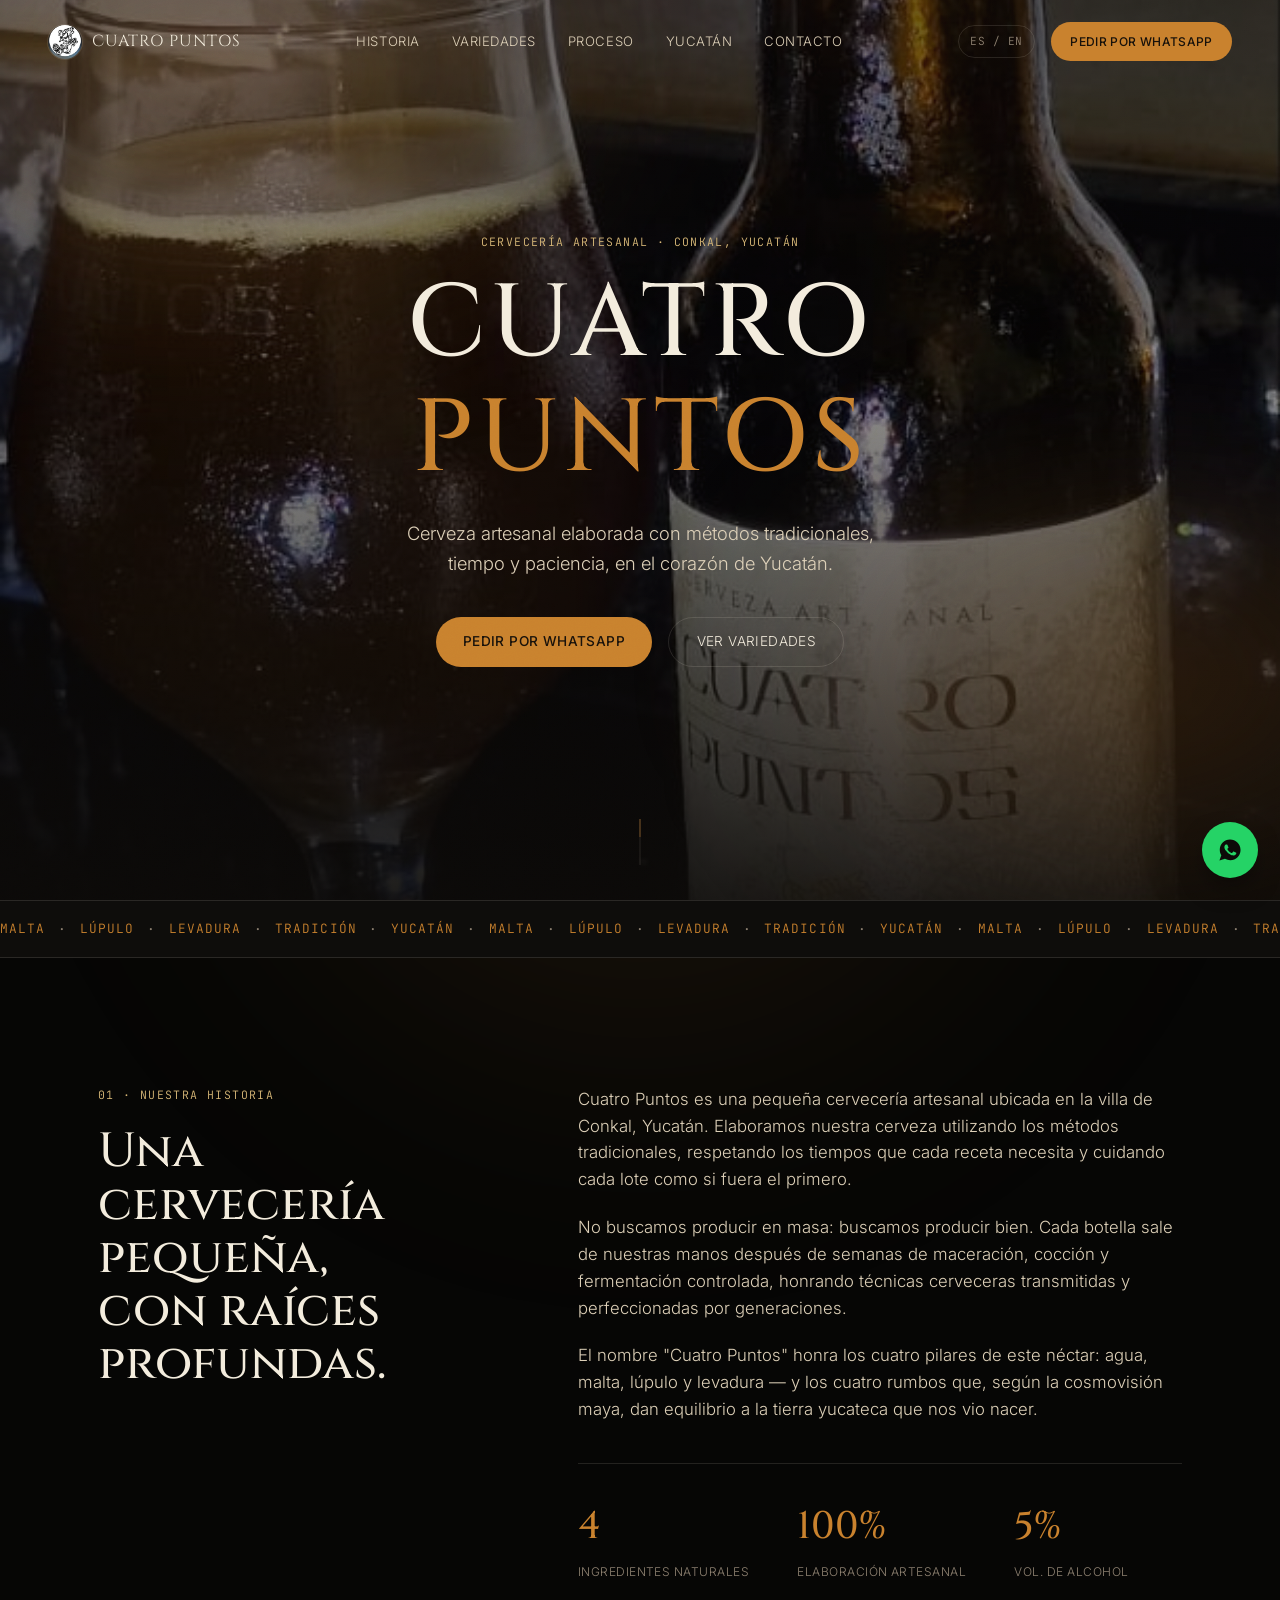
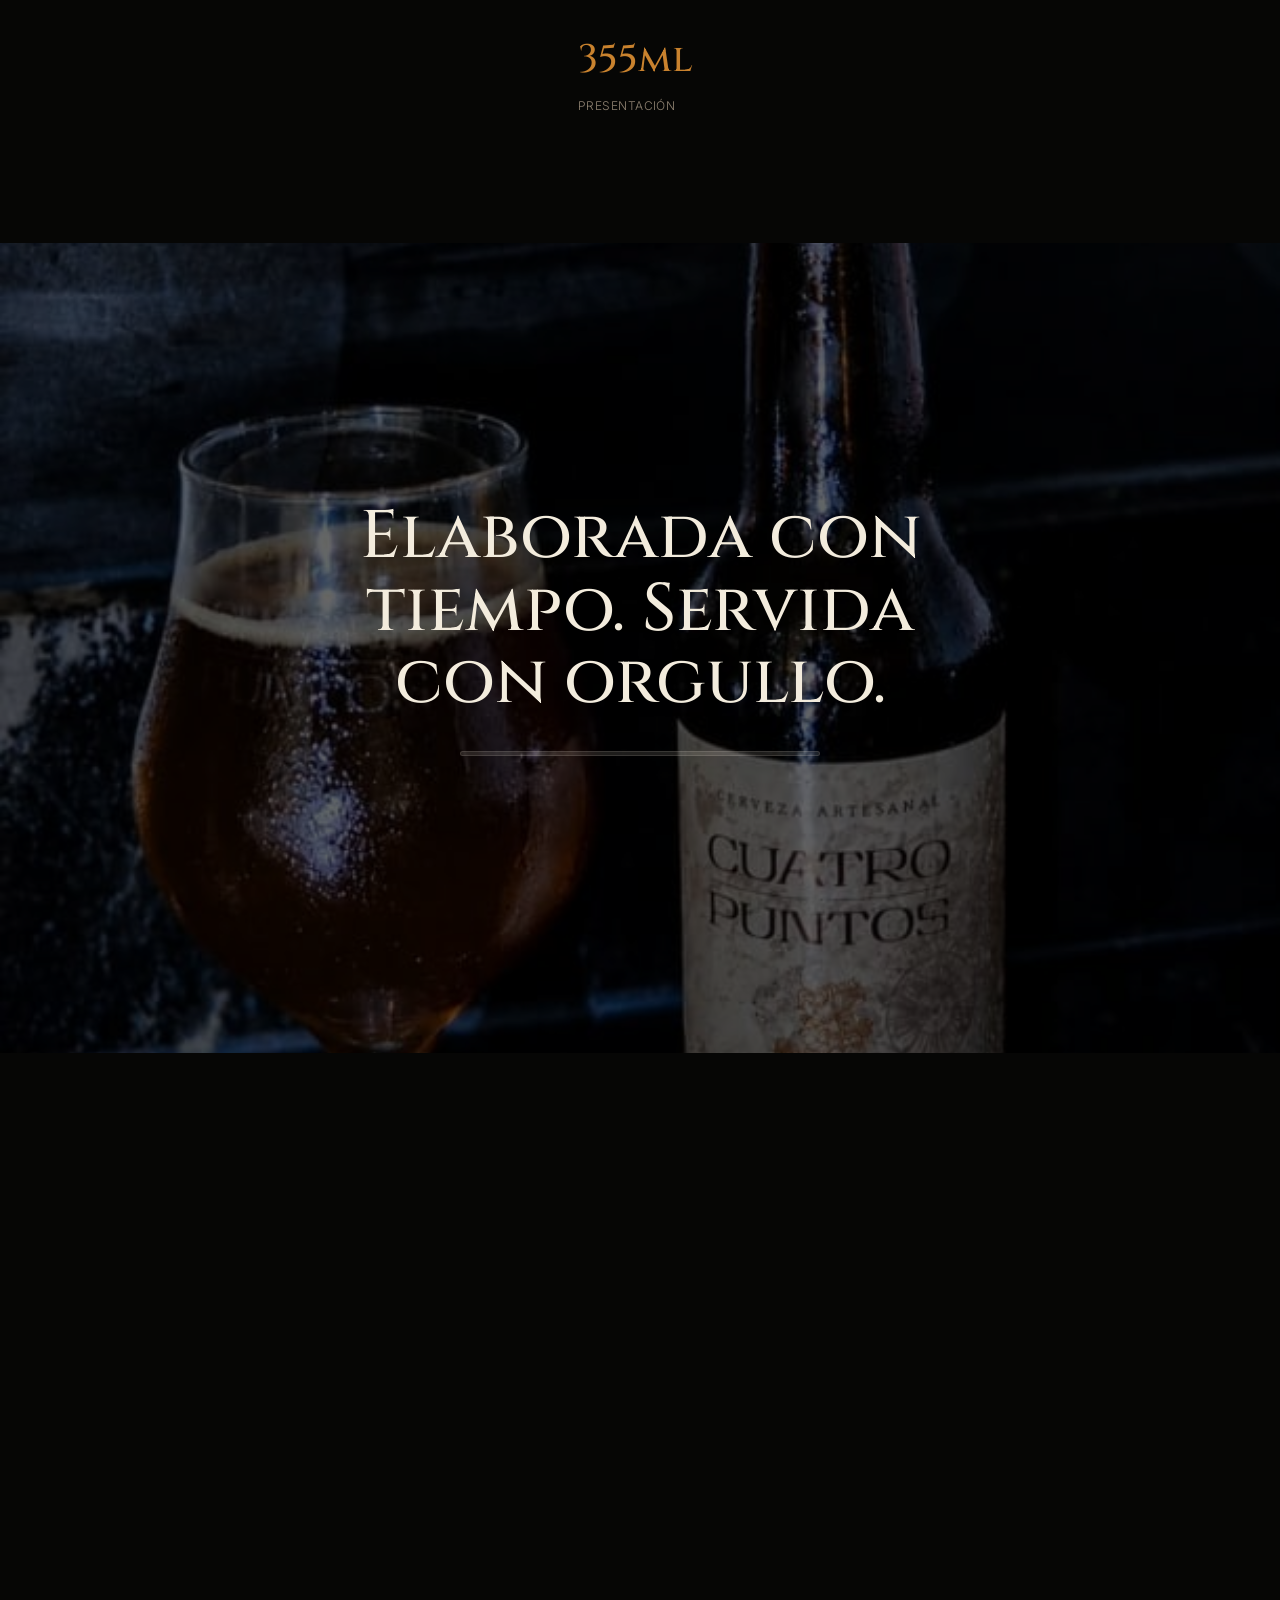
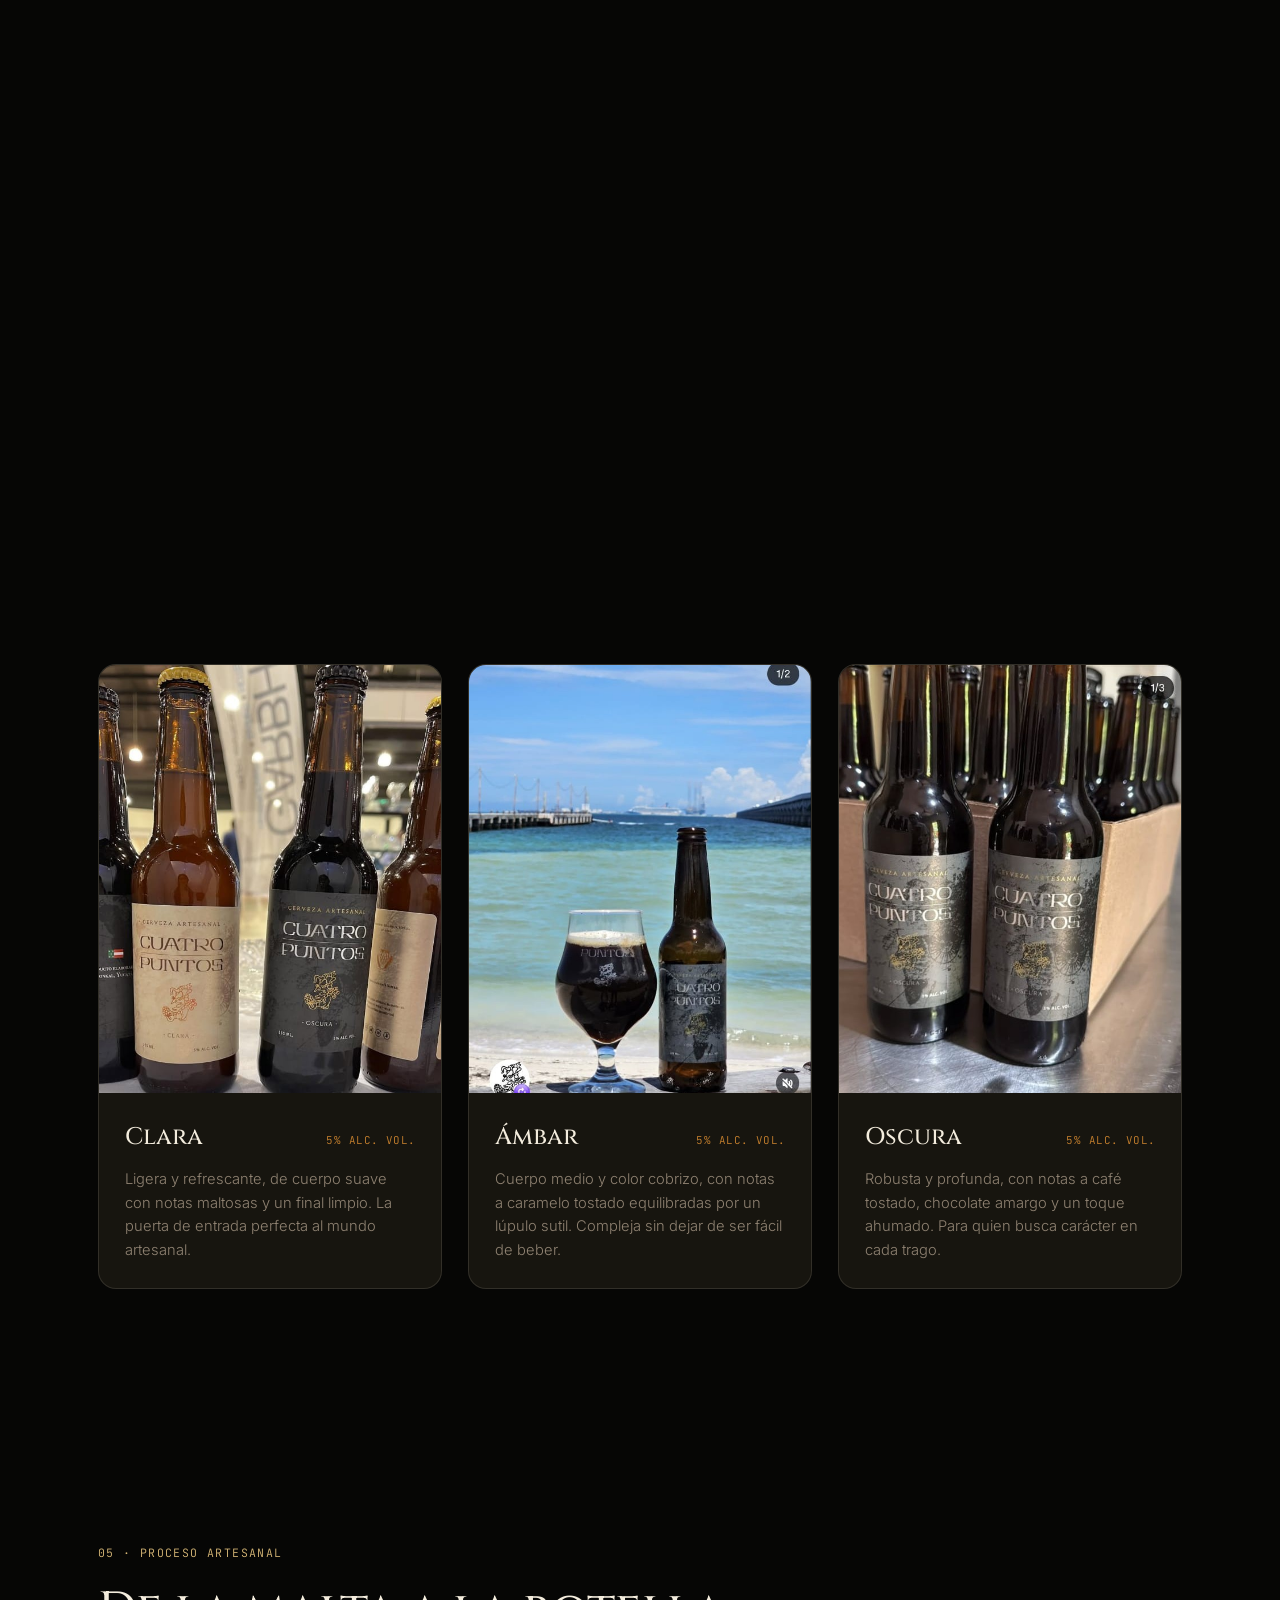
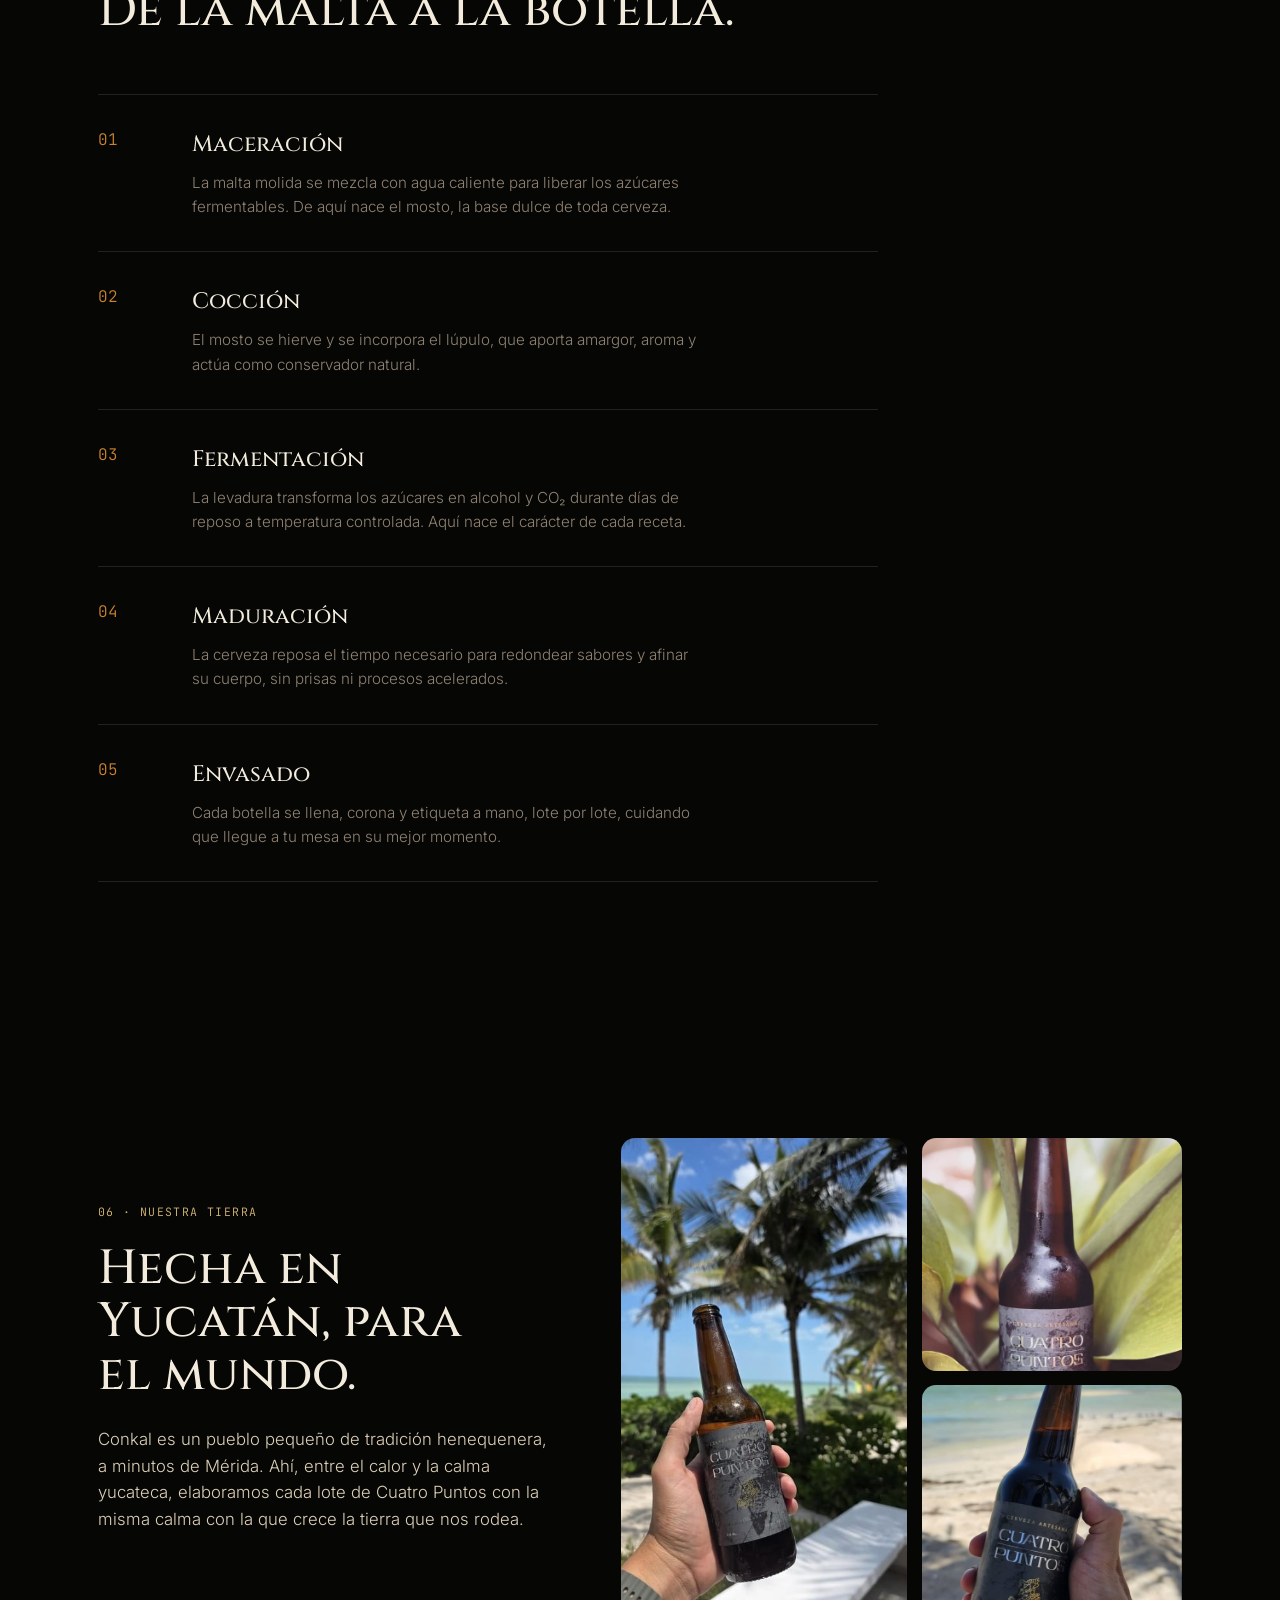
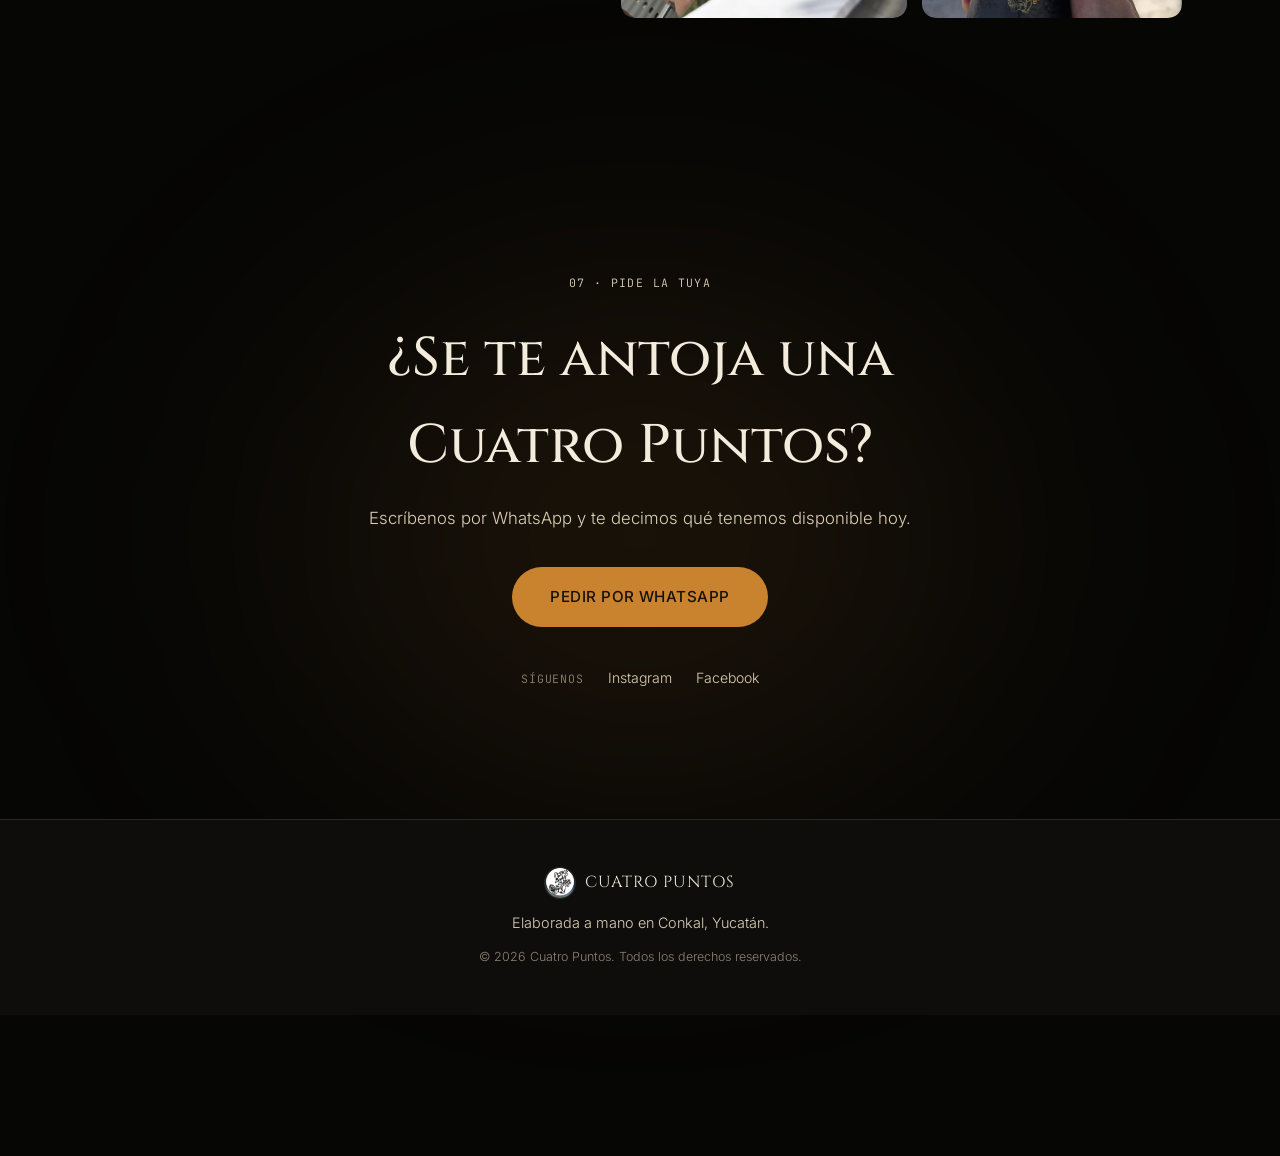
==== index.html @ 1b380b15 "Add files via upload" ====
<!DOCTYPE html>
<html lang="es" data-lang="es">
<head>
<meta charset="UTF-8" />
<meta name="viewport" content="width=device-width, initial-scale=1.0" />
<title>Cuatro Puntos — Cervecería Artesanal · Conkal, Yucatán</title>
<meta name="description" content="Cuatro Puntos: cervecería artesanal en Conkal, Yucatán. Cerveza elaborada con métodos tradicionales — Clara, Ámbar y Oscura. Pide la tuya por WhatsApp." />

<link rel="icon" href="assets/img/logo.jpg" />

<link rel="preconnect" href="https://fonts.googleapis.com" />
<link rel="preconnect" href="https://fonts.gstatic.com" crossorigin />
<link href="https://fonts.googleapis.com/css2?family=Cinzel:wght@400;500;600;700&family=Inter:wght@300;400;500;600&family=JetBrains+Mono:wght@400;500&display=swap" rel="stylesheet" />

<link rel="stylesheet" href="styles.css?v=20260927" />
</head>
<body>

<div class="grain" aria-hidden="true"></div>
<div class="cursor" data-cursor aria-hidden="true">
  <div class="cursor-dot"></div>
  <div class="cursor-ring"></div>
</div>

<div class="splash" data-splash aria-hidden="true">
  <div class="splash-mark">
    <img src="assets/img/logo.jpg" alt="" />
  </div>
</div>

<header class="nav" data-nav>
  <a href="#top" class="nav-brand">
    <span class="nav-logo"><img src="assets/img/logo.jpg" alt="Cuatro Puntos" /></span>
    <span class="nav-word">Cuatro Puntos</span>
  </a>

  <nav class="nav-links" data-nav-links>
    <a href="#historia" data-i18n="nav.historia">Historia</a>
    <a href="#variedades" data-i18n="nav.variedades">Variedades</a>
    <a href="#proceso" data-i18n="nav.proceso">Proceso</a>
    <a href="#yucatan" data-i18n="nav.yucatan">Yucatán</a>
    <a href="#contacto" data-i18n="nav.contacto">Contacto</a>
  </nav>

  <div class="nav-actions">
    <button class="lang-toggle" data-lang-toggle type="button" aria-label="Cambiar idioma / Switch language">ES / EN</button>
    <a class="btn btn-primary btn-sm" data-whatsapp-link target="_blank" rel="noopener">
      <span data-i18n="hero.ctaPrimary">Pedir por WhatsApp</span>
    </a>
  </div>

  <button class="nav-burger" data-burger type="button" aria-label="Abrir menú" aria-expanded="false">
    <span></span><span></span><span></span>
  </button>
</header>

<main id="top">

  <!-- HERO -->
  <section class="hero" id="hero">
    <div class="hero-bg">
      <img src="assets/img/dock-sunset-glass.jpg" alt="Cerveza Cuatro Puntos frente al mar al atardecer" />
      <div class="hero-bg-tint"></div>
    </div>
    <div class="hero-mesh" aria-hidden="true"></div>
    <div class="hero-inner reveal" data-reveal>
      <p class="kicker" data-i18n="hero.kicker">Cervecería Artesanal · Conkal, Yucatán</p>
      <h1 class="hero-title">
        <span data-i18n="hero.title1">Cuatro</span>
        <span class="hero-title-accent" data-i18n="hero.title2">Puntos</span>
      </h1>
      <p class="hero-sub" data-i18n="hero.sub">Cerveza artesanal elaborada con métodos tradicionales, tiempo y paciencia, en el corazón de Yucatán.</p>
      <div class="hero-actions">
        <a class="btn btn-primary" data-whatsapp-link target="_blank" rel="noopener">
          <span data-i18n="hero.ctaPrimary">Pedir por WhatsApp</span>
        </a>
        <a class="btn btn-ghost" href="#variedades" data-i18n="hero.ctaSecondary">Ver variedades</a>
      </div>
    </div>
    <div class="hero-scroll-cue" aria-hidden="true"><span></span></div>
  </section>

  <!-- MARQUEE -->
  <div class="marquee" aria-hidden="true">
    <div class="marquee-track" data-marquee-track>
      <span>MALTA</span><span>·</span><span>LÚPULO</span><span>·</span><span>LEVADURA</span><span>·</span><span>TRADICIÓN</span><span>·</span><span>YUCATÁN</span><span>·</span>
      <span>MALTA</span><span>·</span><span>LÚPULO</span><span>·</span><span>LEVADURA</span><span>·</span><span>TRADICIÓN</span><span>·</span><span>YUCATÁN</span><span>·</span>
      <span>MALTA</span><span>·</span><span>LÚPULO</span><span>·</span><span>LEVADURA</span><span>·</span><span>TRADICIÓN</span><span>·</span><span>YUCATÁN</span><span>·</span>
      <span>MALTA</span><span>·</span><span>LÚPULO</span><span>·</span><span>LEVADURA</span><span>·</span><span>TRADICIÓN</span><span>·</span><span>YUCATÁN</span><span>·</span>
      <span>MALTA</span><span>·</span><span>LÚPULO</span><span>·</span><span>LEVADURA</span><span>·</span><span>TRADICIÓN</span><span>·</span><span>YUCATÁN</span><span>·</span>
      <span>MALTA</span><span>·</span><span>LÚPULO</span><span>·</span><span>LEVADURA</span><span>·</span><span>TRADICIÓN</span><span>·</span><span>YUCATÁN</span><span>·</span>
      <span>MALTA</span><span>·</span><span>LÚPULO</span><span>·</span><span>LEVADURA</span><span>·</span><span>TRADICIÓN</span><span>·</span><span>YUCATÁN</span><span>·</span>
      <span>MALTA</span><span>·</span><span>LÚPULO</span><span>·</span><span>LEVADURA</span><span>·</span><span>TRADICIÓN</span><span>·</span><span>YUCATÁN</span><span>·</span>
      <span>MALTA</span><span>·</span><span>LÚPULO</span><span>·</span><span>LEVADURA</span><span>·</span><span>TRADICIÓN</span><span>·</span><span>YUCATÁN</span><span>·</span>
      <span>MALTA</span><span>·</span><span>LÚPULO</span><span>·</span><span>LEVADURA</span><span>·</span><span>TRADICIÓN</span><span>·</span><span>YUCATÁN</span><span>·</span>
      <span>MALTA</span><span>·</span><span>LÚPULO</span><span>·</span><span>LEVADURA</span><span>·</span><span>TRADICIÓN</span><span>·</span><span>YUCATÁN</span><span>·</span>
      <span>MALTA</span><span>·</span><span>LÚPULO</span><span>·</span><span>LEVADURA</span><span>·</span><span>TRADICIÓN</span><span>·</span><span>YUCATÁN</span><span>·</span>
      <span>MALTA</span><span>·</span><span>LÚPULO</span><span>·</span><span>LEVADURA</span><span>·</span><span>TRADICIÓN</span><span>·</span><span>YUCATÁN</span><span>·</span>
      <span>MALTA</span><span>·</span><span>LÚPULO</span><span>·</span><span>LEVADURA</span><span>·</span><span>TRADICIÓN</span><span>·</span><span>YUCATÁN</span><span>·</span>
      <span>MALTA</span><span>·</span><span>LÚPULO</span><span>·</span><span>LEVADURA</span><span>·</span><span>TRADICIÓN</span><span>·</span><span>YUCATÁN</span><span>·</span>
      <span>MALTA</span><span>·</span><span>LÚPULO</span><span>·</span><span>LEVADURA</span><span>·</span><span>TRADICIÓN</span><span>·</span><span>YUCATÁN</span><span>·</span>
      <span>MALTA</span><span>·</span><span>LÚPULO</span><span>·</span><span>LEVADURA</span><span>·</span><span>TRADICIÓN</span><span>·</span><span>YUCATÁN</span><span>·</span>
      <span>MALTA</span><span>·</span><span>LÚPULO</span><span>·</span><span>LEVADURA</span><span>·</span><span>TRADICIÓN</span><span>·</span><span>YUCATÁN</span><span>·</span>
      <span>MALTA</span><span>·</span><span>LÚPULO</span><span>·</span><span>LEVADURA</span><span>·</span><span>TRADICIÓN</span><span>·</span><span>YUCATÁN</span><span>·</span>
      <span>MALTA</span><span>·</span><span>LÚPULO</span><span>·</span><span>LEVADURA</span><span>·</span><span>TRADICIÓN</span><span>·</span><span>YUCATÁN</span><span>·</span>
    </div>
  </div>

  <!-- HISTORIA -->
  <section class="section historia" id="historia">
    <div class="section-halo" aria-hidden="true"></div>
    <div class="container historia-grid">
      <div class="historia-side reveal" data-reveal>
        <p class="kicker" data-i18n="historia.kicker">01 · Nuestra historia</p>
        <h2 class="section-title" data-i18n="historia.title">Una cervecería pequeña, con raíces profundas.</h2>
      </div>
      <div class="historia-body">
        <p class="body-text reveal" data-reveal data-i18n="historia.p1">Cuatro Puntos es una pequeña cervecería artesanal ubicada en la villa de Conkal, Yucatán. Elaboramos nuestra cerveza utilizando los métodos tradicionales, respetando los tiempos que cada receta necesita y cuidando cada lote como si fuera el primero.</p>
        <p class="body-text reveal" data-reveal data-i18n="historia.p2">No buscamos producir en masa: buscamos producir bien. Cada botella sale de nuestras manos después de semanas de maceración, cocción y fermentación controlada, honrando técnicas cerveceras transmitidas y perfeccionadas por generaciones.</p>
        <p class="body-text reveal" data-reveal data-i18n="historia.p3">El nombre "Cuatro Puntos" honra los cuatro pilares de este néctar: agua, malta, lúpulo y levadura — y los cuatro rumbos que, según la cosmovisión maya, dan equilibrio a la tierra yucateca que nos vio nacer.</p>

        <div class="stats-row" data-stats>
          <div class="stat reveal" data-reveal>
            <span class="stat-num" data-count-to="4">0</span>
            <span class="stat-label" data-i18n="historia.stat1">Ingredientes naturales</span>
          </div>
          <div class="stat reveal" data-reveal>
            <span class="stat-num"><span data-count-to="100">0</span>%</span>
            <span class="stat-label" data-i18n="historia.stat2">Elaboración artesanal</span>
          </div>
          <div class="stat reveal" data-reveal>
            <span class="stat-num"><span data-count-to="5">0</span>%</span>
            <span class="stat-label" data-i18n="historia.stat3">Vol. de alcohol</span>
          </div>
          <div class="stat reveal" data-reveal>
            <span class="stat-num"><span data-count-to="355">0</span>ml</span>
            <span class="stat-label" data-i18n="historia.stat4">Presentación</span>
          </div>
        </div>
      </div>
    </div>
  </section>

  <!-- POUR / SIGNATURE EFFECT -->
  <section class="pour" id="pour">
    <div class="pour-bg">
      <img src="assets/img/dark-glass-closeup.jpg" alt="Detalle de cerveza Cuatro Puntos serviéndose en copa" />
    </div>
    <div class="pour-inner">
      <p class="kicker kicker-light reveal" data-reveal data-i18n="pour.kicker">02 · El detalle</p>
      <h2 class="pour-title" data-i18n="pour.title">Elaborada con tiempo.<br>Servida con orgullo.</h2>
      <div class="pour-gauge" aria-hidden="true">
        <div class="pour-gauge-fill" data-pour-fill></div>
      </div>
      <p class="pour-sub reveal" data-reveal data-i18n="pour.sub">Sin prisas. Sin atajos. Solo cuatro ingredientes y la paciencia de dejar que la fermentación haga su trabajo.</p>
    </div>
  </section>

  <!-- MOMENTOS (video) -->
  <section class="section momentos" id="momentos">
    <div class="container">
      <div class="section-head reveal" data-reveal>
        <p class="kicker" data-i18n="momentos.kicker">03 · En movimiento</p>
        <h2 class="section-title" data-i18n="momentos.title">Así se disfruta, donde sea.</h2>
      </div>

      <div class="reel-grid">
        <figure class="reel-card reveal" data-reveal>
          <video class="reel-video" src="assets/video/bottles-beach.mp4" poster="assets/img/poster-bottles-beach.jpg"
                 autoplay muted loop playsinline preload="auto"></video>
          <figcaption data-i18n="momentos.item1.caption">Con los pies en la arena.</figcaption>
        </figure>
        <figure class="reel-card reveal" data-reveal>
          <video class="reel-video" src="assets/video/pour-glass.mp4" poster="assets/img/poster-pour-glass.jpg"
                 autoplay muted loop playsinline preload="auto"></video>
          <figcaption data-i18n="momentos.item2.caption">Se sirve con calma.</figcaption>
        </figure>
      </div>
    </div>
  </section>

  <!-- VARIEDADES -->
  <section class="section variedades" id="variedades">
    <div class="container">
      <div class="section-head reveal" data-reveal>
        <p class="kicker" data-i18n="variedades.kicker">04 · Nuestras cervezas</p>
        <h2 class="section-title" data-i18n="variedades.title">Tres caracteres. Un mismo oficio.</h2>
      </div>

      <div class="variety-grid" data-variety-grid>
        <article class="variety-card reveal" data-reveal data-tilt>
          <div class="variety-media">
            <img src="assets/img/two-labels-clara-oscura.jpg" alt="Cerveza artesanal Cuatro Puntos Clara" />
          </div>
          <div class="variety-body">
            <div class="variety-head">
              <h3>Clara</h3>
              <span class="variety-abv">5% ALC. VOL.</span>
            </div>
            <p data-i18n="variedades.item1.desc">Ligera y refrescante, de cuerpo suave con notas maltosas y un final limpio. La puerta de entrada perfecta al mundo artesanal.</p>
          </div>
        </article>

        <article class="variety-card reveal" data-reveal data-tilt>
          <div class="variety-media">
            <img src="assets/img/warm-glass-ambar.jpg" alt="Cerveza artesanal Cuatro Puntos Ámbar" />
          </div>
          <div class="variety-body">
            <div class="variety-head">
              <h3>Ámbar</h3>
              <span class="variety-abv">5% ALC. VOL.</span>
            </div>
            <p data-i18n="variedades.item2.desc">Cuerpo medio y color cobrizo, con notas a caramelo tostado equilibradas por un lúpulo sutil. Compleja sin dejar de ser fácil de beber.</p>
          </div>
        </article>

        <article class="variety-card reveal" data-reveal data-tilt>
          <div class="variety-media">
            <img src="assets/img/case-bottles-oscura.jpg" alt="Cerveza artesanal Cuatro Puntos Oscura" />
          </div>
          <div class="variety-body">
            <div class="variety-head">
              <h3>Oscura</h3>
              <span class="variety-abv">5% ALC. VOL.</span>
            </div>
            <p data-i18n="variedades.item3.desc">Robusta y profunda, con notas a café tostado, chocolate amargo y un toque ahumado. Para quien busca carácter en cada trago.</p>
          </div>
        </article>
      </div>
    </div>
  </section>

  <!-- PROCESO -->
  <section class="section proceso" id="proceso">
    <div class="container">
      <div class="section-head reveal" data-reveal>
        <p class="kicker" data-i18n="proceso.kicker">05 · Proceso artesanal</p>
        <h2 class="section-title" data-i18n="proceso.title">De la malta a la botella.</h2>
      </div>

      <ol class="steps">
        <li class="step reveal" data-reveal>
          <span class="step-n">01</span>
          <div class="step-body">
            <h3 data-i18n="proceso.step1.name">Maceración</h3>
            <p data-i18n="proceso.step1.desc">La malta molida se mezcla con agua caliente para liberar los azúcares fermentables. De aquí nace el mosto, la base dulce de toda cerveza.</p>
          </div>
        </li>
        <li class="step reveal" data-reveal>
          <span class="step-n">02</span>
          <div class="step-body">
            <h3 data-i18n="proceso.step2.name">Cocción</h3>
            <p data-i18n="proceso.step2.desc">El mosto se hierve y se incorpora el lúpulo, que aporta amargor, aroma y actúa como conservador natural.</p>
          </div>
        </li>
        <li class="step reveal" data-reveal>
          <span class="step-n">03</span>
          <div class="step-body">
            <h3 data-i18n="proceso.step3.name">Fermentación</h3>
            <p data-i18n="proceso.step3.desc">La levadura transforma los azúcares en alcohol y CO₂ durante días de reposo a temperatura controlada. Aquí nace el carácter de cada receta.</p>
          </div>
        </li>
        <li class="step reveal" data-reveal>
          <span class="step-n">04</span>
          <div class="step-body">
            <h3 data-i18n="proceso.step4.name">Maduración</h3>
            <p data-i18n="proceso.step4.desc">La cerveza reposa el tiempo necesario para redondear sabores y afinar su cuerpo, sin prisas ni procesos acelerados.</p>
          </div>
        </li>
        <li class="step reveal" data-reveal>
          <span class="step-n">05</span>
          <div class="step-body">
            <h3 data-i18n="proceso.step5.name">Envasado</h3>
            <p data-i18n="proceso.step5.desc">Cada botella se llena, corona y etiqueta a mano, lote por lote, cuidando que llegue a tu mesa en su mejor momento.</p>
          </div>
        </li>
      </ol>
    </div>
  </section>

  <!-- YUCATAN GALLERY -->
  <section class="section yucatan" id="yucatan">
    <div class="container yucatan-grid">
      <div class="yucatan-text reveal" data-reveal>
        <p class="kicker" data-i18n="yucatan.kicker">06 · Nuestra tierra</p>
        <h2 class="section-title" data-i18n="yucatan.title">Hecha en Yucatán, para el mundo.</h2>
        <p class="body-text" data-i18n="yucatan.p">Conkal es un pueblo pequeño de tradición henequenera, a minutos de Mérida. Ahí, entre el calor y la calma yucateca, elaboramos cada lote de Cuatro Puntos con la misma calma con la que crece la tierra que nos rodea.</p>
      </div>
      <div class="yucatan-mosaic">
        <div class="mosaic-item mosaic-tall reveal" data-reveal>
          <img src="assets/img/beach-palms-day.jpg" alt="Cerveza Cuatro Puntos entre palmeras de Yucatán" loading="lazy" />
        </div>
        <div class="mosaic-item reveal" data-reveal>
          <img src="assets/img/leaves-bottle.jpg" alt="Botella de cerveza Cuatro Puntos entre plantas" loading="lazy" />
        </div>
        <div class="mosaic-item reveal" data-reveal>
          <img src="assets/img/hero-beach-hand.jpg" alt="Mano sosteniendo cerveza Cuatro Puntos frente al mar" loading="lazy" />
        </div>
      </div>
    </div>
  </section>

  <!-- CONTACTO / CTA -->
  <section class="section contacto" id="contacto">
    <div class="section-halo section-halo-2" aria-hidden="true"></div>
    <div class="container contacto-inner">
      <p class="kicker kicker-light reveal" data-reveal data-i18n="contacto.kicker">07 · Pide la tuya</p>
      <h2 class="contacto-title reveal" data-reveal data-i18n="contacto.title">¿Se te antoja una Cuatro Puntos?</h2>
      <p class="contacto-sub reveal" data-reveal data-i18n="contacto.sub">Escríbenos por WhatsApp y te decimos qué tenemos disponible hoy.</p>
      <a class="btn btn-primary btn-lg reveal" data-reveal data-whatsapp-link target="_blank" rel="noopener">
        <span data-i18n="contacto.ctaWhatsapp">Pedir por WhatsApp</span>
      </a>

      <div class="social-row reveal" data-reveal>
        <span class="social-label" data-i18n="contacto.social">Síguenos</span>
        <a href="https://www.instagram.com/cerveza4puntos?stkn=OG9ydjh3eGdlaW1v" target="_blank" rel="noopener" aria-label="Instagram">Instagram</a>
        <a href="https://www.facebook.com/share/1DaSQEjrCS/" target="_blank" rel="noopener" aria-label="Facebook">Facebook</a>
      </div>
    </div>
  </section>

</main>

<footer class="footer">
  <div class="container footer-inner">
    <div class="footer-brand">
      <span class="nav-logo"><img src="assets/img/logo.jpg" alt="Cuatro Puntos" /></span>
      <span class="nav-word">Cuatro Puntos</span>
    </div>
    <p class="footer-made" data-i18n="footer.made">Elaborada a mano en Conkal, Yucatán.</p>
    <p class="footer-rights">© <span data-year>2026</span> Cuatro Puntos. <span data-i18n="footer.rights">Todos los derechos reservados.</span></p>
  </div>
</footer>

<a class="wa-float" data-whatsapp-link target="_blank" rel="noopener" aria-label="Pedir por WhatsApp">
  <svg viewBox="0 0 32 32" width="26" height="26" fill="currentColor" aria-hidden="true">
    <path d="M16 3C9 3 3.4 8.6 3.4 15.6c0 2.5.7 4.8 1.9 6.8L3 29l6.8-2.2c2 1.1 4.3 1.7 6.6 1.7 7 0 12.6-5.6 12.6-12.6C29 8.6 23 3 16 3zm7.4 17.9c-.3.9-1.7 1.7-2.4 1.8-.6.1-1.4.1-2.2-.1-.5-.2-1.2-.4-2-.8-3.6-1.6-6-5.2-6.2-5.4-.2-.2-1.5-2-1.5-3.8s1-2.7 1.3-3c.3-.3.7-.4 1-.4h.7c.2 0 .5 0 .8.6.3.7 1 2.4 1.1 2.6.1.2.2.4 0 .7-.1.2-.2.4-.4.6-.2.2-.4.5-.6.6-.2.2-.4.4-.2.8.2.4 1 1.6 2.1 2.6 1.4 1.3 2.6 1.7 3 1.9.4.2.6.1.8-.1.2-.2.9-1 1.1-1.4.2-.4.5-.3.8-.2.3.1 2 1 2.4 1.1.4.2.6.3.7.4.1.2.1 1-.2 1.9z"/>
  </svg>
</a>

<script defer src="lib/gsap.min.js"></script>
<script defer src="lib/ScrollTrigger.min.js"></script>
<script defer src="lib/manifest.js"></script>
<script defer src="main.js?v=20260927"></script>
</body>
</html>
---- styles.css ----
/* ==========================================================================
   Cuatro Puntos — Cervecería Artesanal
   Archetype: Editorial Dark Warm (adapted) — amber/copper accent, craft beer
   ========================================================================== */

:root {
  --bg:        #060605;   /* crisp near-black — elegant, strong */
  --bg-2:      #0e0d0b;
  --bg-3:      #17150f;   /* card surface */
  --cream:     #f3ecdd;   /* text on dark, never pure white */
  --cream-2:   #ddd0b8;
  --cream-3:   #8f8272;   /* metadata / muted */
  --accent:    #c9822e;   /* amber — the beer itself */
  --accent-2:  #a5631e;
  --gold:      #d9b978;   /* warm secondary, label gold */
  --line:      rgba(243, 236, 221, 0.12);
  --shadow:    rgba(0, 0, 0, 0.55);

  --font-display: "Cinzel", "Georgia", serif;
  --font-body: "Inter", -apple-system, BlinkMacSystemFont, "Segoe UI", system-ui, sans-serif;
  --font-mono: "JetBrains Mono", "IBM Plex Mono", monospace;

  --ease-out: cubic-bezier(0.16, 1, 0.3, 1);
  --nav-h: 84px;
}

* { box-sizing: border-box; }

html {
  overflow-x: clip;
  scroll-behavior: smooth;
  scroll-padding-top: var(--nav-h);
}
@media (prefers-reduced-motion: reduce) {
  html { scroll-behavior: auto; }
}

body {
  margin: 0;
  background: var(--bg);
  color: var(--cream);
  font-family: var(--font-body);
  font-weight: 300;
  line-height: 1.6;
  -webkit-font-smoothing: antialiased;
  -moz-osx-font-smoothing: grayscale;
  text-rendering: optimizeLegibility;
  overflow-x: clip;
}

img { max-width: 100%; display: block; }
a { color: inherit; text-decoration: none; }
ul, ol { margin: 0; padding: 0; list-style: none; }
h1, h2, h3 { margin: 0; font-family: var(--font-display); font-weight: 500; }
p { margin: 0; }
button { font: inherit; background: none; border: none; cursor: pointer; color: inherit; }

.container {
  max-width: 1180px;
  margin-inline: auto;
  padding-inline: clamp(1.25rem, 4vw, 3rem);
}

/* ---------- grain overlay ---------- */
.grain {
  position: fixed; inset: 0; z-index: 3;
  pointer-events: none;
  opacity: 0.045;
  mix-blend-mode: overlay;
  background-image: url("data:image/svg+xml,%3Csvg xmlns='http://www.w3.org/2000/svg' width='120' height='120'%3E%3Cfilter id='n'%3E%3CfeTurbulence type='fractalNoise' baseFrequency='0.9' numOctaves='2' stitchTiles='stitch'/%3E%3C/filter%3E%3Crect width='100%25' height='100%25' filter='url(%23n)'/%3E%3C/svg%3E");
}

/* ---------- custom cursor ---------- */
.cursor { position: fixed; top: 0; left: 0; z-index: 999; pointer-events: none; opacity: 0; transition: opacity .25s var(--ease-out); }
.cursor.is-ready { opacity: 1; }
.cursor-dot, .cursor-ring { position: fixed; top: 0; left: 0; border-radius: 50%; transform: translate3d(-50%, -50%, 0); }
.cursor-dot { width: 6px; height: 6px; background: var(--accent); }
.cursor-ring { width: 34px; height: 34px; border: 1px solid var(--cream); mix-blend-mode: difference; transition: width .2s var(--ease-out), height .2s var(--ease-out); }
.cursor-ring.is-hover { width: 56px; height: 56px; border-color: var(--accent); }
@media (hover: none), (pointer: coarse) { .cursor { display: none; } }

/* ---------- splash ---------- */
.splash {
  position: fixed; inset: 0; z-index: 1000;
  display: flex; align-items: center; justify-content: center;
  background: var(--bg);
  animation: splashSafety .01s 4.5s forwards;
}
.splash.is-out { opacity: 0; pointer-events: none; transition: opacity .6s var(--ease-out); }
@keyframes splashSafety { to { opacity: 0; pointer-events: none; } }
.splash-mark {
  width: 84px; height: 84px; border-radius: 50%; overflow: hidden;
  box-shadow: 0 0 0 1px var(--line), 0 20px 50px -14px rgba(201,130,46,.5);
  animation: splashPulse 1.6s ease-in-out infinite;
}
.splash-mark img { width: 100%; height: 100%; object-fit: cover; transform: scale(1.32); }
@keyframes splashPulse { 0%, 100% { transform: scale(.94); opacity: .85; } 50% { transform: scale(1); opacity: 1; } }

/* ---------- nav / footer logo badge ---------- */
.nav-logo {
  display: inline-block; width: 34px; height: 34px; border-radius: 50%; overflow: hidden;
  box-shadow: 0 0 0 1px var(--line);
  flex-shrink: 0;
}
.nav-logo img { width: 100%; height: 100%; object-fit: cover; transform: scale(1.32); }
.footer-brand .nav-logo { width: 30px; height: 30px; }

/* ---------- nav ---------- */
.nav {
  position: fixed; top: 0; left: 0; right: 0; z-index: 100;
  display: flex; align-items: center; justify-content: space-between;
  height: var(--nav-h);
  padding-inline: clamp(1.25rem, 4vw, 3rem);
  background: transparent;
  border-bottom: 1px solid transparent;
  transition: background .4s var(--ease-out), border-color .4s var(--ease-out);
}
.nav.is-solid { background: rgba(12, 10, 8, 0.86); backdrop-filter: blur(14px); border-bottom-color: var(--line); }
.nav-brand { display: flex; align-items: center; gap: .6rem; }
.nav-word { font-family: var(--font-display); font-size: 1rem; letter-spacing: .06em; text-transform: uppercase; }
.nav-links { display: flex; gap: 2rem; }
.nav-links a {
  position: relative; font-size: .82rem; letter-spacing: .04em; text-transform: uppercase;
  color: var(--cream-2); padding-block: .3rem;
}
.nav-links a::after {
  content: ""; position: absolute; left: 0; right: 100%; bottom: 0; height: 1px;
  background: var(--accent); transition: right .3s var(--ease-out);
}
.nav-links a:hover { color: var(--cream); }
.nav-links a:hover::after { right: 0; }
.nav-actions { display: flex; align-items: center; gap: 1rem; }
.lang-toggle {
  font-family: var(--font-mono); font-size: .7rem; letter-spacing: .05em;
  color: var(--cream-3); border: 1px solid var(--line); padding: .4rem .7rem; border-radius: 999px;
  transition: color .2s, border-color .2s;
}
.lang-toggle:hover { color: var(--accent); border-color: var(--accent); }
.nav-burger { display: none; flex-direction: column; gap: 5px; width: 26px; }
.nav-burger span { display: block; height: 1px; background: var(--cream); transition: transform .3s var(--ease-out), opacity .3s; }

@media (max-width: 860px) {
  .nav-links { display: none; }
  .nav-actions .btn-sm { display: none; }
  .nav-burger { display: flex; }
}

/* ---------- buttons ---------- */
.btn {
  display: inline-flex; align-items: center; justify-content: center; gap: .5rem;
  padding: .85rem 1.7rem; border-radius: 999px;
  font-size: .85rem; letter-spacing: .03em; text-transform: uppercase;
  transition: transform .3s var(--ease-out), box-shadow .3s var(--ease-out), background .3s;
}
.btn-primary { background: var(--accent); color: #17110a; font-weight: 500; }
.btn-primary:hover { transform: translateY(-2px); box-shadow: 0 14px 30px -10px rgba(201, 130, 46, 0.55); }
.btn-ghost { border: 1px solid var(--line); color: var(--cream); }
.btn-ghost:hover { border-color: var(--accent); color: var(--accent); }
.btn-sm { padding: .6rem 1.2rem; font-size: .75rem; }
.btn-lg { padding: 1.1rem 2.4rem; font-size: .95rem; }

/* ---------- hero ---------- */
.hero {
  position: relative;
  min-height: 100svh;
  display: flex; align-items: center; justify-content: center;
  overflow: hidden;
  isolation: isolate;
}
.hero-bg { position: absolute; inset: 0; z-index: -2; }
.hero-bg img { width: 100%; height: 100%; object-fit: cover; filter: saturate(1.05) contrast(1.05) brightness(.85); }
.hero-bg-tint {
  position: absolute; inset: 0;
  background: linear-gradient(180deg, rgba(12,10,8,.55) 0%, rgba(12,10,8,.35) 40%, rgba(12,10,8,.92) 100%);
}
.hero-mesh {
  position: absolute; inset: -20%; z-index: -1; pointer-events: none;
  background:
    radial-gradient(38% 32% at 25% 20%, rgba(201,130,46,.35), transparent 70%),
    radial-gradient(32% 28% at 78% 68%, rgba(165,99,30,.28), transparent 70%);
  filter: blur(90px);
  animation: meshDrift 24s ease-in-out infinite;
}
@keyframes meshDrift {
  0%, 100% { transform: translate(0,0) scale(1); }
  50% { transform: translate(3%, -2%) scale(1.08); }
}
.hero-inner { position: relative; z-index: 1; text-align: center; max-width: 720px; padding-inline: 1.5rem; }
.kicker {
  font-family: var(--font-mono); font-size: .72rem; letter-spacing: .12em; text-transform: uppercase;
  color: var(--gold); margin-bottom: 1.4rem; display: block;
}
.kicker-light { color: var(--cream-2); }
.hero-title {
  font-size: clamp(2.9rem, 9.5vw, 6.4rem);
  line-height: 1;
  text-wrap: balance;
  max-width: 16ch;
  margin-inline: auto;
  display: flex; flex-direction: column; gap: .12em;
  text-transform: uppercase;
  letter-spacing: .04em;
}
.hero-title-accent { color: var(--accent); }
.hero-sub {
  margin: 1.8rem auto 0; max-width: 46ch;
  font-size: clamp(1rem, 1.6vw, 1.15rem); color: var(--cream-2); font-weight: 300;
}
.hero-actions { margin-top: 2.4rem; display: flex; gap: 1rem; justify-content: center; flex-wrap: wrap; }
.hero-scroll-cue {
  position: absolute; bottom: 2.2rem; left: 50%; transform: translateX(-50%);
  width: 1px; height: 46px; background: var(--line); overflow: hidden;
}
.hero-scroll-cue span { display: block; width: 100%; height: 40%; background: var(--accent); animation: scrollCue 2.2s ease-in-out infinite; }
@keyframes scrollCue { 0% { transform: translateY(-100%); } 100% { transform: translateY(250%); } }

/* ---------- marquee ---------- */
.marquee { border-block: 1px solid var(--line); background: var(--bg-2); overflow: hidden; padding-block: 1.1rem; }
.marquee-track { display: flex; gap: .8rem; white-space: nowrap; width: max-content; animation: marqueeScroll 340s linear infinite; }
.marquee-track span { font-family: var(--font-mono); font-size: .8rem; letter-spacing: .08em; color: var(--cream-3); }
.marquee-track span:nth-child(odd):not(:last-child) { color: var(--accent); }
@keyframes marqueeScroll { from { transform: translateX(0); } to { transform: translateX(-50%); } }

/* ---------- section basics ---------- */
.section { position: relative; padding-block: clamp(5rem, 10vw, 9rem); }
.section-head { max-width: 640px; margin-bottom: 3.5rem; }
.section-title { font-size: clamp(2rem, 4vw, 3rem); line-height: 1.1; text-wrap: balance; }
.body-text { color: var(--cream-2); font-size: 1.05rem; max-width: 62ch; margin-bottom: 1.3rem; }

.section-halo {
  position: absolute; inset: -80% -10% -50% -10%; z-index: -1; pointer-events: none;
  background: radial-gradient(45% 35% at 50% 20%, rgba(201,130,46,.16), transparent 75%);
  filter: blur(120px);
}
.section-halo-2 { background: radial-gradient(45% 35% at 50% 60%, rgba(201,130,46,.14), transparent 75%); }

/* ---------- reveal ---------- */
.reveal { opacity: 0; transform: translateY(32px); transition: opacity .9s var(--ease-out), transform .9s var(--ease-out); }
.reveal.is-visible { opacity: 1; transform: translateY(0); }
.reveal[data-split] { opacity: 1; transform: none; }

/* ---------- historia ---------- */
.historia-grid { display: grid; grid-template-columns: .8fr 1.2fr; gap: clamp(2rem, 6vw, 5rem); align-items: start; }
.historia-side { position: sticky; top: calc(var(--nav-h) + 2rem); }
.stats-row { display: flex; flex-wrap: wrap; gap: clamp(1.5rem, 4vw, 3rem); margin-top: 2.5rem; padding-top: 2rem; border-top: 1px solid var(--line); }
.stat { display: flex; flex-direction: column; gap: .3rem; }
.stat-num { font-family: var(--font-display); font-size: 2.4rem; color: var(--accent); font-weight: 500; }
.stat-label { font-size: .75rem; letter-spacing: .04em; text-transform: uppercase; color: var(--cream-3); }

@media (max-width: 860px) {
  .historia-grid { grid-template-columns: 1fr; }
  .historia-side { position: static; }
}

/* ---------- pour (signature effect) ---------- */
.pour { position: relative; min-height: 90vh; display: flex; align-items: center; justify-content: center; overflow: hidden; }
.pour-bg { position: absolute; inset: 0; z-index: -1; }
.pour-bg img { width: 100%; height: 100%; object-fit: cover; filter: brightness(.4) saturate(1.1); }
.pour-inner { text-align: center; max-width: 760px; padding: 2rem 1.5rem; }
.pour-title { font-size: clamp(2.2rem, 6vw, 4.2rem); line-height: 1.08; text-wrap: balance; color: var(--cream); }
.pour-gauge {
  width: min(360px, 70%); height: 5px; margin: 2rem auto 0;
  border-radius: 999px; background: rgba(243,236,221,.12); overflow: hidden;
  box-shadow: inset 0 0 0 1px var(--line);
}
.pour-gauge-fill {
  height: 100%; width: var(--pour-progress, 0%);
  background: linear-gradient(90deg, var(--accent-2), var(--accent), var(--gold));
  box-shadow: 0 0 16px 0 rgba(201,130,46,.7);
  transition: width 0.1s linear;
}
.pour-sub { margin-top: 1.6rem; color: var(--cream-2); font-size: 1.05rem; max-width: 48ch; margin-inline: auto; }

/* ---------- momentos (video reels) ---------- */
.reel-grid { display: flex; justify-content: center; gap: 1.6rem; flex-wrap: wrap; }
.reel-card {
  margin: 0; width: min(280px, 42vw);
  border-radius: 20px; overflow: hidden; position: relative;
  border: 1px solid var(--line);
  box-shadow: 0 30px 70px -24px rgba(0,0,0,.7);
  transition: transform .5s var(--ease-out), box-shadow .5s var(--ease-out);
}
.reel-card:hover { transform: translateY(-6px); box-shadow: 0 40px 90px -20px rgba(0,0,0,.8), 0 0 40px -12px rgba(201,130,46,.35); }
.reel-video { display: block; width: 100%; aspect-ratio: 560 / 846; object-fit: cover; background: var(--bg-3); }
.reel-card figcaption {
  position: absolute; left: 0; right: 0; bottom: 0;
  padding: 1.4rem 1rem 1rem;
  background: linear-gradient(0deg, rgba(0,0,0,.75), transparent);
  color: var(--cream-2); font-size: .85rem; font-style: italic; text-align: center;
}
@media (max-width: 640px) { .reel-card { width: min(220px, 60vw); } }

/* ---------- variedades ---------- */
.variety-grid { display: grid; grid-template-columns: repeat(3, 1fr); gap: 1.6rem; }
.variety-card {
  background: var(--bg-3); border: 1px solid var(--line); border-radius: 18px; overflow: hidden;
  transition: transform .1s linear, box-shadow .4s var(--ease-out), border-color .4s;
  transform-style: preserve-3d; will-change: transform;
}
.variety-card:hover { border-color: rgba(201,130,46,.4); box-shadow: 0 28px 60px -20px rgba(0,0,0,.7), 0 0 40px -14px rgba(201,130,46,.35); }
.variety-media { aspect-ratio: 4/5; overflow: hidden; }
.variety-media img { width: 100%; height: 100%; object-fit: cover; transition: transform .6s var(--ease-out), filter .6s var(--ease-out); }
.variety-card:hover .variety-media img { transform: scale(1.08); filter: saturate(1.15) brightness(1.05); }
.variety-body { padding: 1.6rem; }
.variety-head { display: flex; align-items: baseline; justify-content: space-between; margin-bottom: .7rem; }
.variety-head h3 { font-size: 1.5rem; color: var(--cream); }
.variety-abv { font-family: var(--font-mono); font-size: .68rem; letter-spacing: .04em; color: var(--accent); }
.variety-body p { color: var(--cream-3); font-size: .92rem; line-height: 1.6; }

@media (max-width: 900px) { .variety-grid { grid-template-columns: 1fr; } }

/* ---------- proceso ---------- */
.steps { display: flex; flex-direction: column; max-width: 780px; }
.step { display: grid; grid-template-columns: 70px 1fr; gap: 1.5rem; padding-block: 2rem; border-top: 1px solid var(--line); }
.step:last-child { border-bottom: 1px solid var(--line); }
.step-n { font-family: var(--font-mono); font-size: 1rem; color: var(--accent); }
.step-body h3 { font-size: 1.4rem; margin-bottom: .5rem; }
.step-body p { color: var(--cream-3); max-width: 56ch; font-size: .95rem; }

/* ---------- yucatan mosaic ---------- */
.yucatan-grid { display: grid; grid-template-columns: .9fr 1.1fr; gap: clamp(2rem, 6vw, 4rem); align-items: center; }
.yucatan-text .section-title { margin-bottom: 1.5rem; }
.yucatan-mosaic { display: grid; grid-template-columns: 1.1fr 1fr; grid-template-rows: 1fr 1fr; gap: .9rem; height: 480px; }
.mosaic-tall { grid-row: 1 / 3; }
.mosaic-item { border-radius: 14px; overflow: hidden; }
.mosaic-item img { width: 100%; height: 100%; object-fit: cover; transition: transform .6s var(--ease-out); }
.mosaic-item:hover img { transform: scale(1.07); }

@media (max-width: 900px) {
  .yucatan-grid { grid-template-columns: 1fr; }
  .yucatan-mosaic { height: 360px; }
}

/* ---------- contacto ---------- */
.contacto-inner { text-align: center; max-width: 640px; }
.contacto-title { font-size: clamp(2.2rem, 5vw, 3.4rem); margin-bottom: 1rem; text-wrap: balance; }
.contacto-sub { color: var(--cream-2); font-size: 1.05rem; margin-bottom: 2.2rem; }
.social-row { margin-top: 2.5rem; display: flex; align-items: center; justify-content: center; gap: 1.5rem; flex-wrap: wrap; }
.social-label { font-family: var(--font-mono); font-size: .72rem; letter-spacing: .08em; text-transform: uppercase; color: var(--cream-3); }
.social-row a { font-size: .88rem; color: var(--cream-2); position: relative; padding-bottom: 2px; }
.social-row a::after { content: ""; position: absolute; left: 0; right: 100%; bottom: 0; height: 1px; background: var(--accent); transition: right .3s var(--ease-out); }
.social-row a:hover { color: var(--accent); }
.social-row a:hover::after { right: 0; }

/* ---------- footer ---------- */
.footer { border-top: 1px solid var(--line); padding-block: 3rem; background: var(--bg-2); }
.footer-inner { display: flex; flex-direction: column; align-items: center; gap: .8rem; text-align: center; }
.footer-brand { display: flex; align-items: center; gap: .6rem; }
.footer-made { color: var(--cream-2); font-size: .9rem; }
.footer-rights { color: var(--cream-3); font-size: .78rem; }

/* ---------- whatsapp floating button ---------- */
.wa-float {
  position: fixed; right: 1.4rem; bottom: 1.4rem; z-index: 90;
  width: 56px; height: 56px; border-radius: 50%;
  display: flex; align-items: center; justify-content: center;
  background: #25D366; color: #0c0a08;
  box-shadow: 0 12px 28px -8px rgba(0,0,0,.6);
  transition: transform .3s var(--ease-out);
}
.wa-float:hover { transform: scale(1.08); }

/* ---------- responsive nav mobile menu ---------- */
@media (max-width: 860px) {
  .nav-links.is-open {
    display: flex; flex-direction: column; position: fixed; top: var(--nav-h); left: 0; right: 0;
    background: rgba(12,10,8,.97); backdrop-filter: blur(14px);
    padding: 2rem clamp(1.25rem, 4vw, 3rem); gap: 1.4rem; border-bottom: 1px solid var(--line);
  }
  .nav-burger.is-open span:nth-child(1) { transform: translateY(6px) rotate(45deg); }
  .nav-burger.is-open span:nth-child(2) { opacity: 0; }
  .nav-burger.is-open span:nth-child(3) { transform: translateY(-6px) rotate(-45deg); }
}
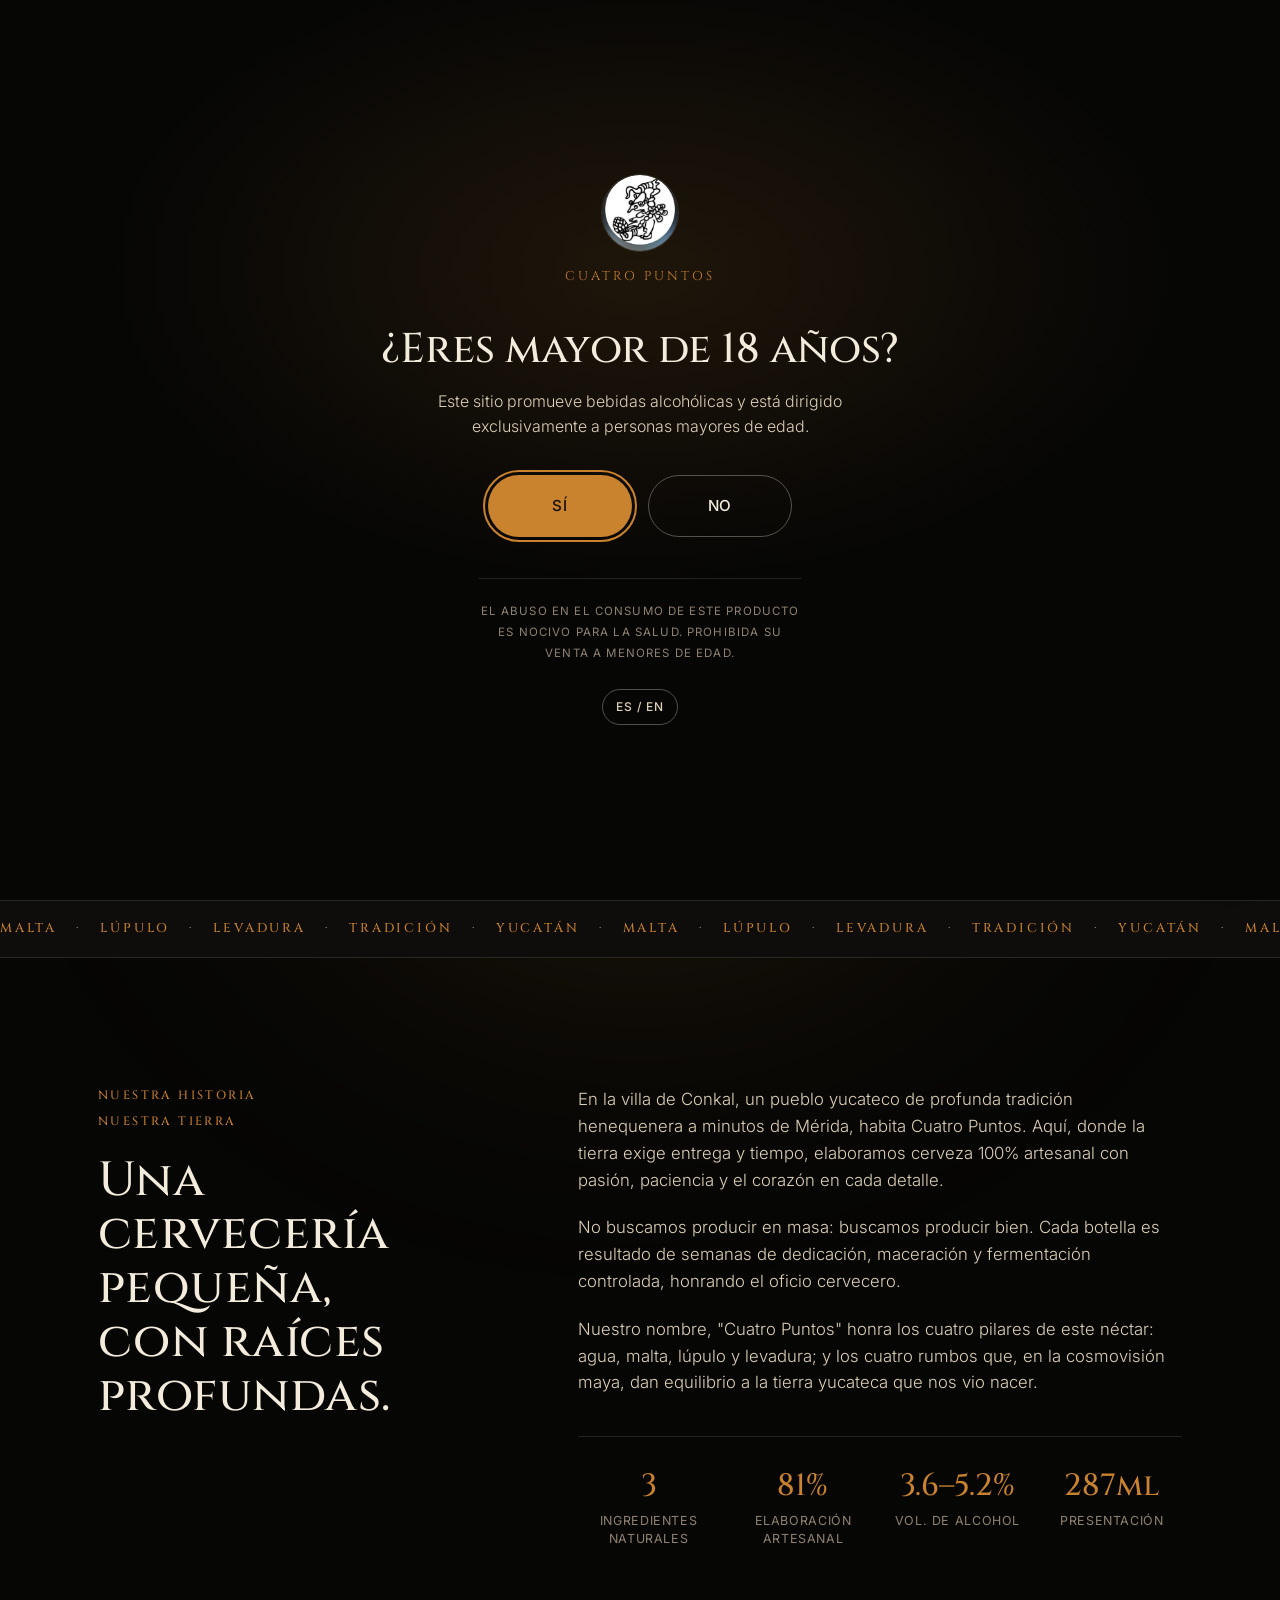
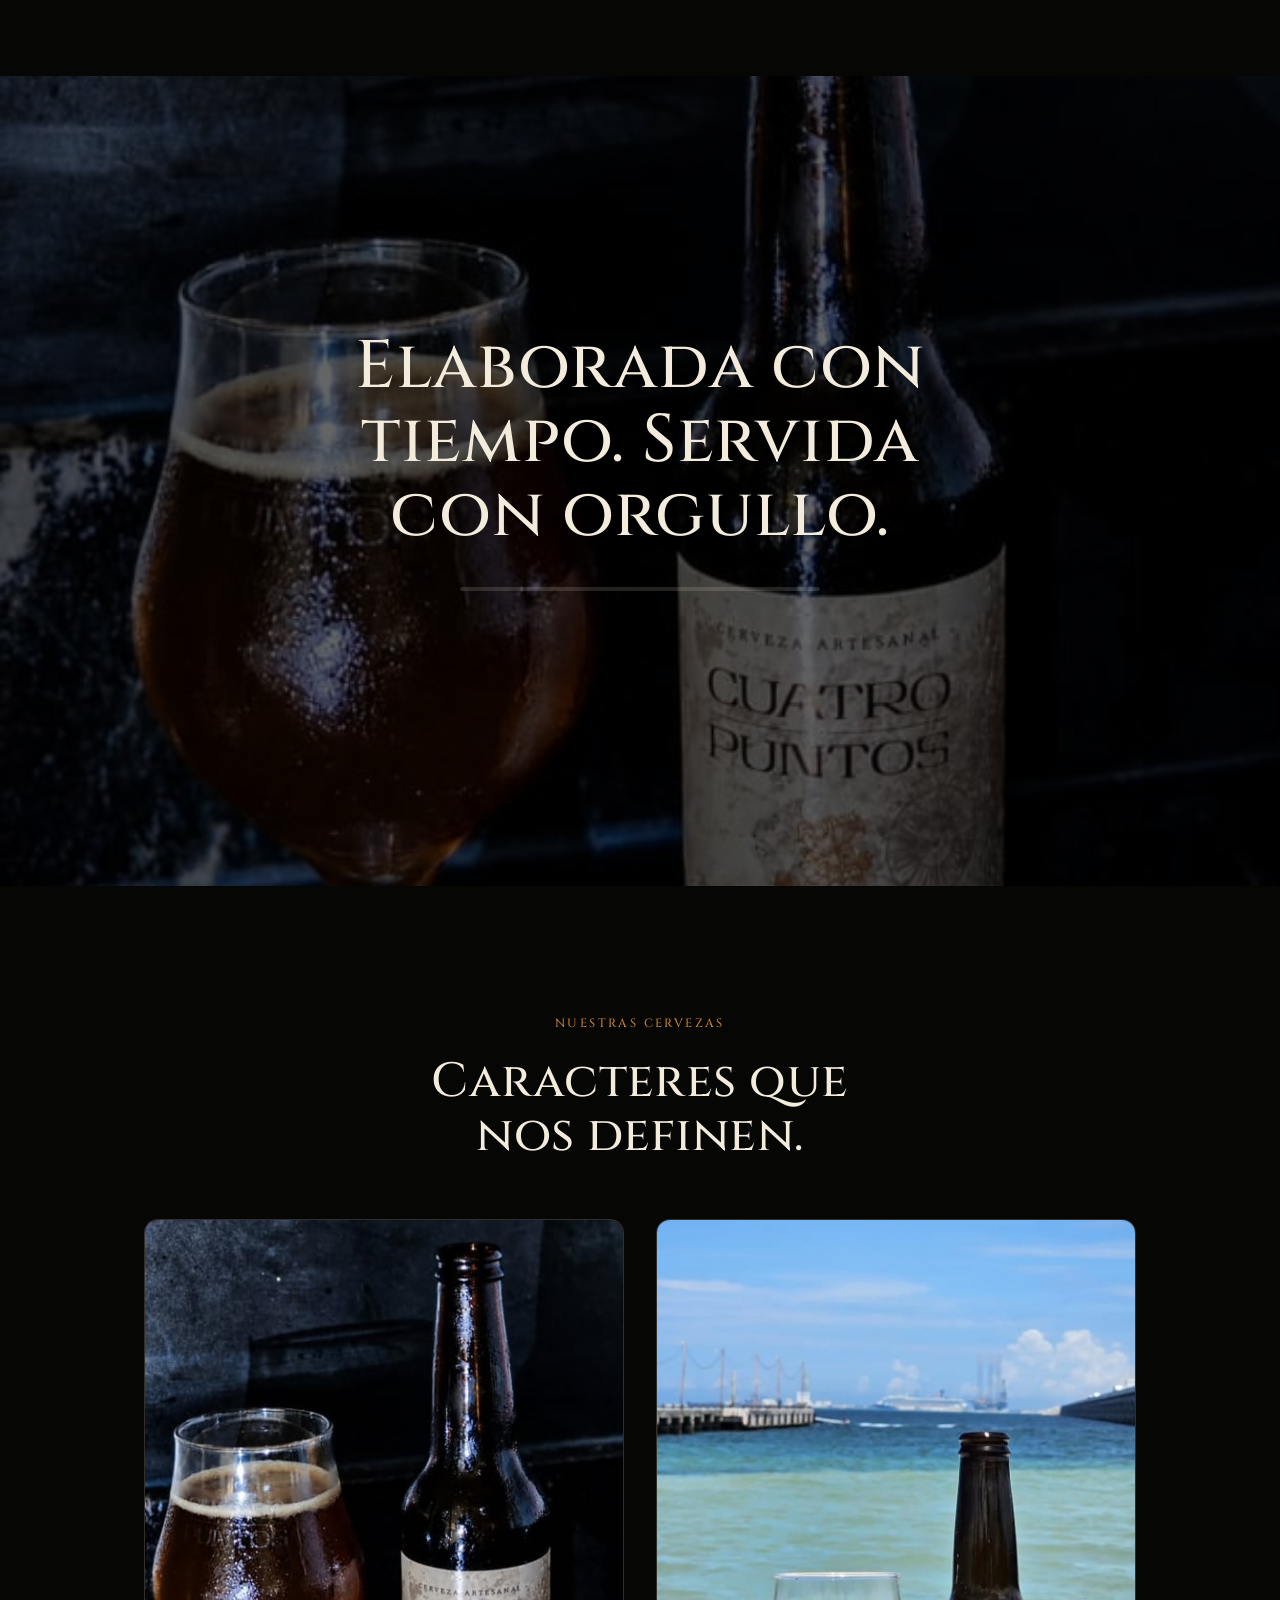
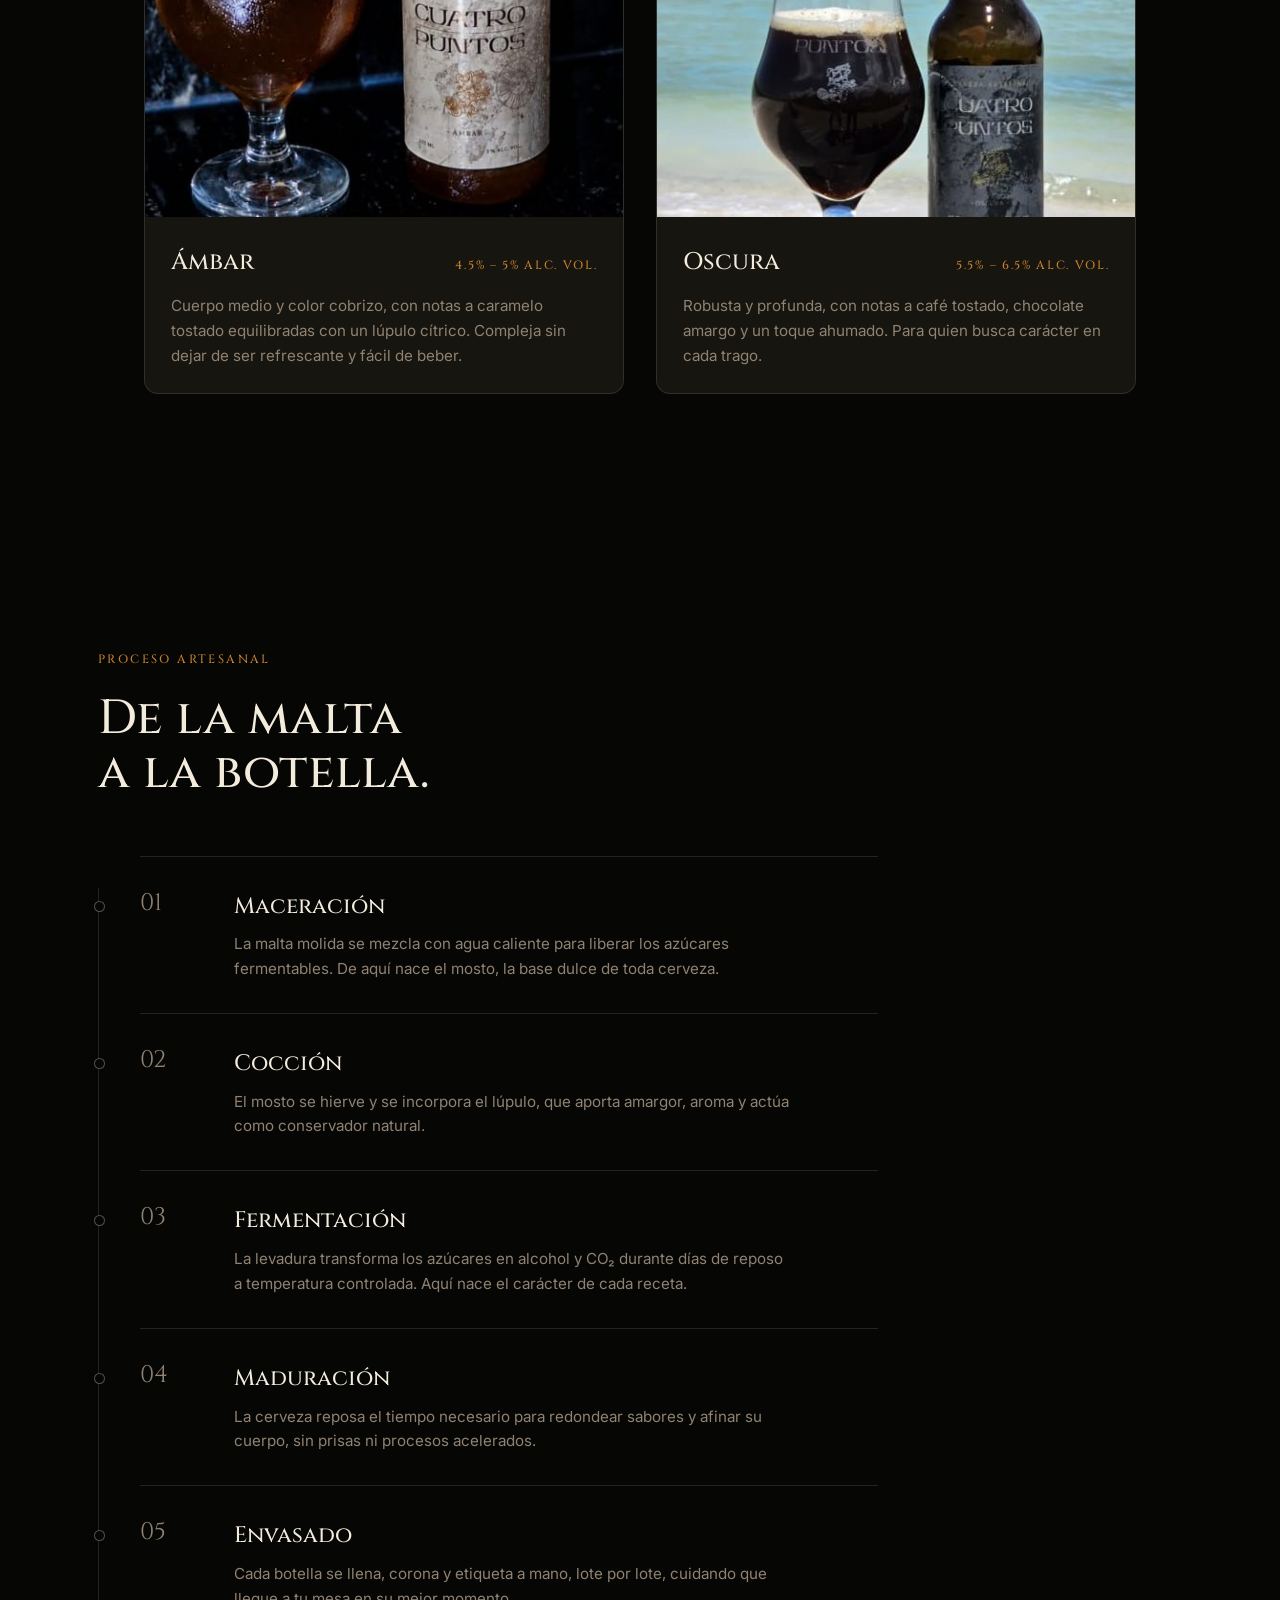
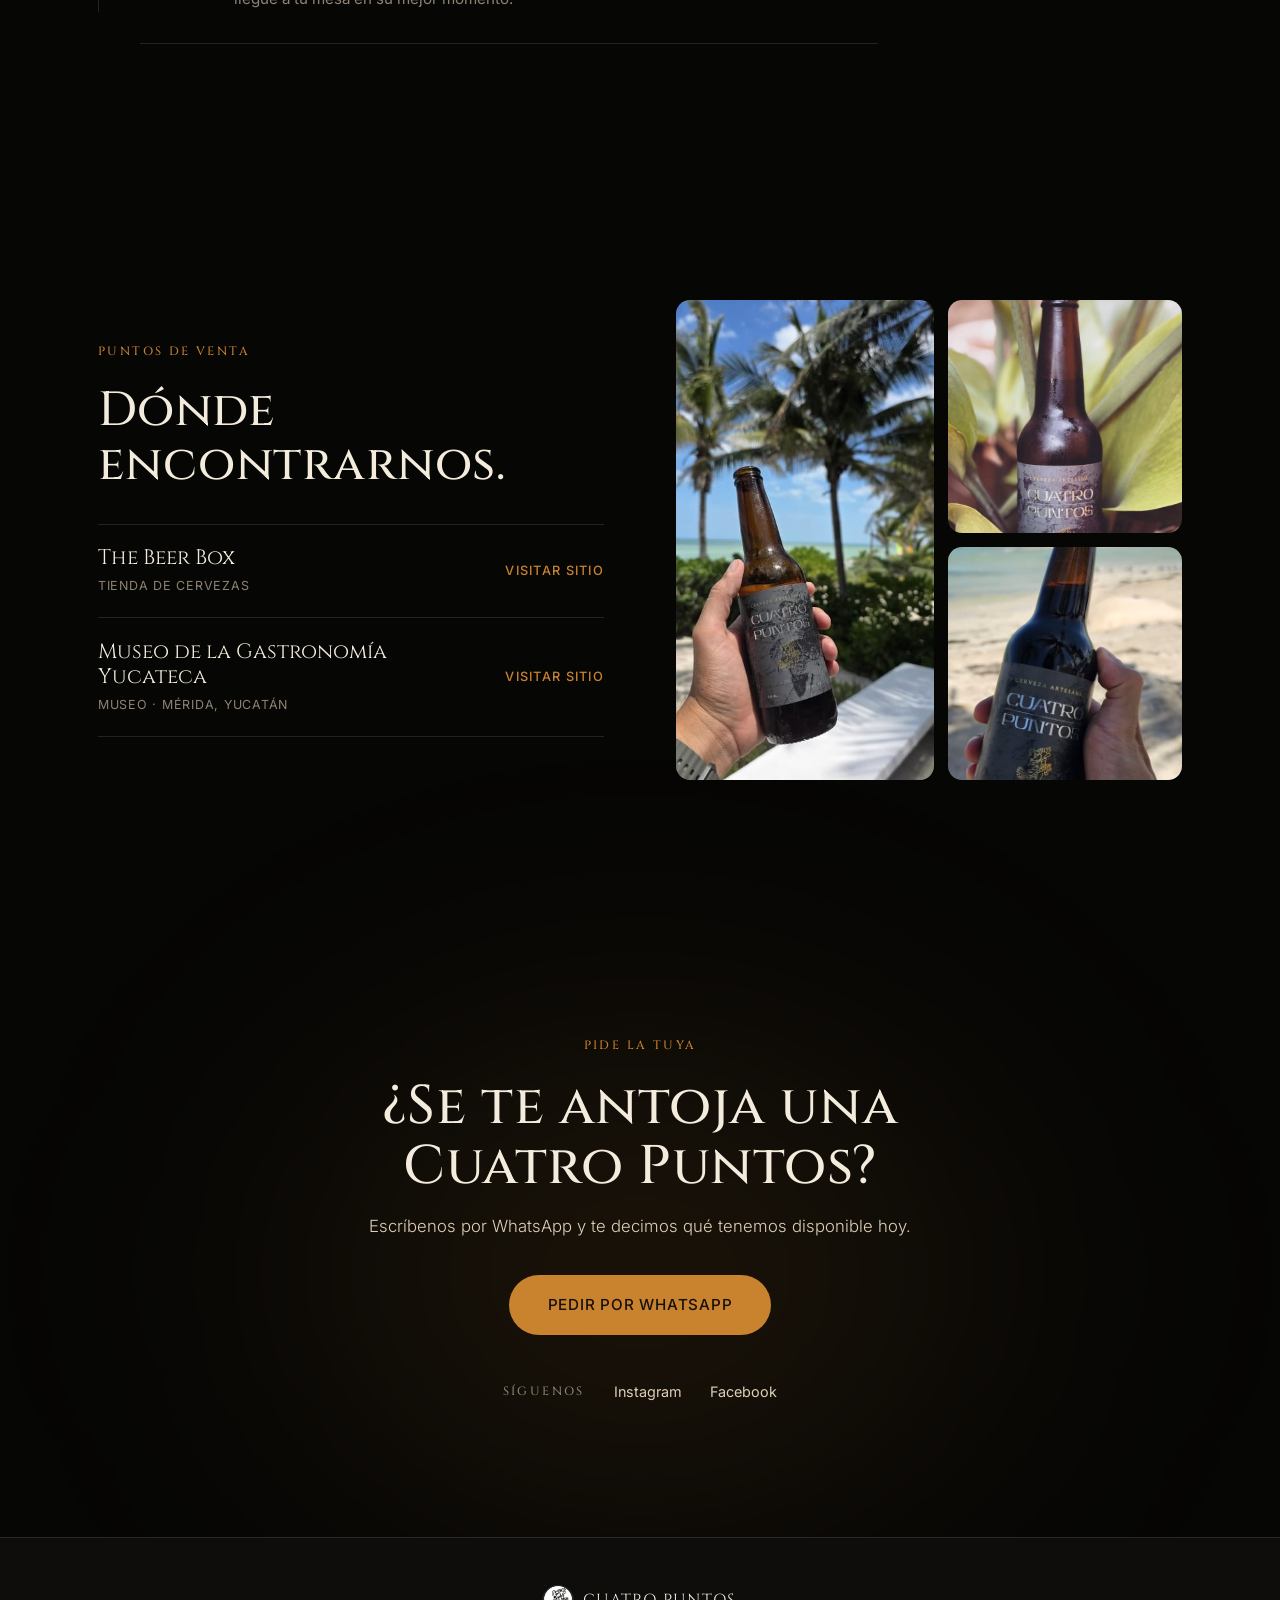
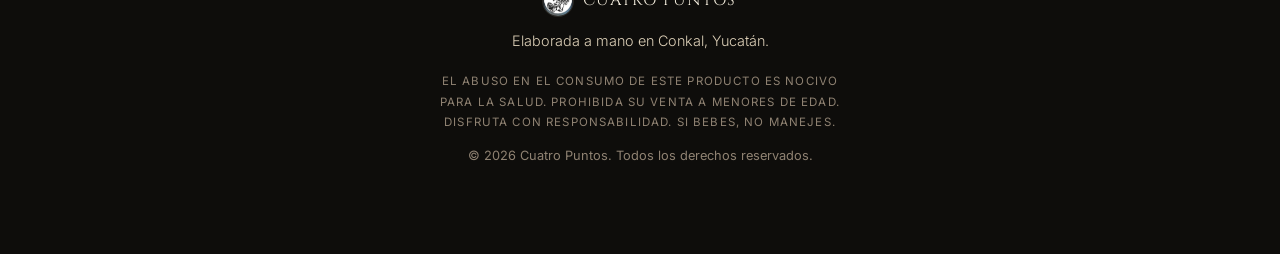
==== commit e22078e4: "Pulido profesional del sitio: hero con video, puerta de edad y nuevas secciones - Hero con video de " ====
--- a/index.html
+++ b/index.html
@@ -4,19 +4,56 @@
 <meta charset="UTF-8" />
 <meta name="viewport" content="width=device-width, initial-scale=1.0" />
 <title>Cuatro Puntos — Cervecería Artesanal · Conkal, Yucatán</title>
-<meta name="description" content="Cuatro Puntos: cervecería artesanal en Conkal, Yucatán. Cerveza elaborada con métodos tradicionales — Clara, Ámbar y Oscura. Pide la tuya por WhatsApp." />
+<meta name="description" content="Cuatro Puntos: cervecería artesanal en Conkal, Yucatán. Cerveza elaborada con métodos tradicionales — Ámbar y Oscura. Pide la tuya por WhatsApp." />
+
+<meta name="theme-color" content="#060605" />
+<meta property="og:type" content="website" />
+<meta property="og:locale" content="es_MX" />
+<meta property="og:title" content="Cuatro Puntos — Cervecería Artesanal · Conkal, Yucatán" />
+<meta property="og:description" content="Cerveza artesanal elaborada con métodos tradicionales en Conkal, Yucatán. Ámbar y Oscura." />
 
 <link rel="icon" href="assets/img/logo.jpg" />
+<link rel="preload" as="image" href="assets/img/hero-foam-poster.jpg" fetchpriority="high" />
+<link rel="preload" as="image" href="assets/img/title-cuatro-puntos.png" />
 
 <link rel="preconnect" href="https://fonts.googleapis.com" />
 <link rel="preconnect" href="https://fonts.gstatic.com" crossorigin />
-<link href="https://fonts.googleapis.com/css2?family=Cinzel:wght@400;500;600;700&family=Inter:wght@300;400;500;600&family=JetBrains+Mono:wght@400;500&display=swap" rel="stylesheet" />
-
-<link rel="stylesheet" href="styles.css?v=20260927" />
+<link href="https://fonts.googleapis.com/css2?family=Cinzel:wght@400;500&family=Inter:wght@300;400;500&display=swap" rel="stylesheet" />
+
+<script>
+document.documentElement.classList.add("js");
+try { var t = +localStorage.getItem("cp_age_ok"); if (t && Date.now() - t < 2592e6) document.documentElement.classList.add("age-ok"); } catch (e) {}
+</script>
+<link rel="stylesheet" href="styles.css?v=20261034" />
 </head>
 <body>
 
-<div class="grain" aria-hidden="true"></div>
+<a class="skip-link" href="#top" data-i18n="a11y.skip">Saltar al contenido</a>
+
+<div class="age-gate" id="age-gate" role="dialog" aria-modal="true" aria-labelledby="age-title" aria-describedby="age-text" data-age-gate>
+  <div class="age-gate-inner">
+    <span class="age-logo"><img src="assets/img/logo.jpg" alt="Cuatro Puntos" /></span>
+    <p class="age-brand">Cuatro Puntos</p>
+
+    <div class="age-ask" data-age-ask>
+      <h2 class="age-title" id="age-title" data-i18n="age.title">¿Eres mayor de 18 años?</h2>
+      <p class="age-text" id="age-text" data-i18n="age.text">Este sitio promueve bebidas alcohólicas y está dirigido exclusivamente a personas mayores de edad.</p>
+      <div class="age-actions">
+        <button class="btn btn-primary btn-lg" type="button" data-age-yes data-i18n="age.yes">Sí</button>
+        <button class="btn btn-ghost btn-lg" type="button" data-age-no data-i18n="age.no">No</button>
+      </div>
+    </div>
+
+    <div class="age-denied" data-age-denied tabindex="-1" role="alert">
+      <p class="age-denied-text" data-i18n="age.denied">Lo sentimos. Para acceder a este sitio debes ser mayor de 18 años.</p>
+      <button class="btn btn-ghost" type="button" data-age-back data-i18n="age.back">Volver</button>
+    </div>
+
+    <p class="age-legal"><span data-i18n="legal.abuse">El abuso en el consumo de este producto es nocivo para la salud.</span> <span data-i18n="legal.minors">Prohibida su venta a menores de edad.</span></p>
+    <button class="lang-toggle" data-lang-toggle type="button" aria-label="Cambiar idioma / Switch language">ES / EN</button>
+  </div>
+</div>
+
 <div class="cursor" data-cursor aria-hidden="true">
   <div class="cursor-dot"></div>
   <div class="cursor-ring"></div>
@@ -30,15 +67,15 @@
 
 <header class="nav" data-nav>
   <a href="#top" class="nav-brand">
-    <span class="nav-logo"><img src="assets/img/logo.jpg" alt="Cuatro Puntos" /></span>
-    <span class="nav-word">Cuatro Puntos</span>
+    <span class="nav-logo"><img src="assets/img/logo.jpg" alt="" /></span>
+    <img class="nav-title" src="assets/img/title-cuatro-puntos-linea.png" alt="Cuatro Puntos" width="3024" height="200" decoding="async" />
   </a>
 
-  <nav class="nav-links" data-nav-links>
+  <nav class="nav-links" id="site-menu" data-nav-links>
     <a href="#historia" data-i18n="nav.historia">Historia</a>
     <a href="#variedades" data-i18n="nav.variedades">Variedades</a>
     <a href="#proceso" data-i18n="nav.proceso">Proceso</a>
-    <a href="#yucatan" data-i18n="nav.yucatan">Yucatán</a>
+    <a href="#donde" data-i18n="nav.donde">Encuéntranos</a>
     <a href="#contacto" data-i18n="nav.contacto">Contacto</a>
   </nav>
 
@@ -49,27 +86,24 @@
     </a>
   </div>
 
-  <button class="nav-burger" data-burger type="button" aria-label="Abrir menú" aria-expanded="false">
+  <button class="nav-burger" data-burger type="button" aria-label="Abrir menú" aria-expanded="false" aria-controls="site-menu">
     <span></span><span></span><span></span>
   </button>
 </header>
 
-<main id="top">
+<main id="top" tabindex="-1">
 
   <!-- HERO -->
   <section class="hero" id="hero">
-    <div class="hero-bg">
-      <img src="assets/img/dock-sunset-glass.jpg" alt="Cerveza Cuatro Puntos frente al mar al atardecer" />
+    <div class="hero-bg" data-hero-bg aria-hidden="true">
+      <video class="hero-video" data-hero-video data-src="assets/video/hero-foam.mp4" poster="assets/img/hero-foam-poster.jpg"
+             muted loop playsinline preload="none" tabindex="-1" disablepictureinpicture disableremoteplayback></video>
       <div class="hero-bg-tint"></div>
     </div>
-    <div class="hero-mesh" aria-hidden="true"></div>
     <div class="hero-inner reveal" data-reveal>
       <p class="kicker" data-i18n="hero.kicker">Cervecería Artesanal · Conkal, Yucatán</p>
-      <h1 class="hero-title">
-        <span data-i18n="hero.title1">Cuatro</span>
-        <span class="hero-title-accent" data-i18n="hero.title2">Puntos</span>
-      </h1>
-      <p class="hero-sub" data-i18n="hero.sub">Cerveza artesanal elaborada con métodos tradicionales, tiempo y paciencia, en el corazón de Yucatán.</p>
+      <h1 class="hero-title"><img src="assets/img/title-cuatro-puntos.png" alt="Cuatro Puntos" width="1488" height="544" decoding="async" fetchpriority="high" /></h1>
+      <p class="hero-sub" data-i18n="hero.sub">Cerveza 100% artesanal elaborada con pasión, conciencia y el tiempo que merece, en el corazón de Yucatán.</p>
       <div class="hero-actions">
         <a class="btn btn-primary" data-whatsapp-link target="_blank" rel="noopener">
           <span data-i18n="hero.ctaPrimary">Pedir por WhatsApp</span>
@@ -111,13 +145,13 @@
     <div class="section-halo" aria-hidden="true"></div>
     <div class="container historia-grid">
       <div class="historia-side reveal" data-reveal>
-        <p class="kicker" data-i18n="historia.kicker">01 · Nuestra historia</p>
+        <p class="kicker kicker-stack"><span data-i18n="historia.kicker">Nuestra historia</span><span data-i18n="historia.kicker2">Nuestra tierra</span></p>
         <h2 class="section-title" data-i18n="historia.title">Una cervecería pequeña, con raíces profundas.</h2>
       </div>
       <div class="historia-body">
-        <p class="body-text reveal" data-reveal data-i18n="historia.p1">Cuatro Puntos es una pequeña cervecería artesanal ubicada en la villa de Conkal, Yucatán. Elaboramos nuestra cerveza utilizando los métodos tradicionales, respetando los tiempos que cada receta necesita y cuidando cada lote como si fuera el primero.</p>
-        <p class="body-text reveal" data-reveal data-i18n="historia.p2">No buscamos producir en masa: buscamos producir bien. Cada botella sale de nuestras manos después de semanas de maceración, cocción y fermentación controlada, honrando técnicas cerveceras transmitidas y perfeccionadas por generaciones.</p>
-        <p class="body-text reveal" data-reveal data-i18n="historia.p3">El nombre "Cuatro Puntos" honra los cuatro pilares de este néctar: agua, malta, lúpulo y levadura — y los cuatro rumbos que, según la cosmovisión maya, dan equilibrio a la tierra yucateca que nos vio nacer.</p>
+        <p class="body-text reveal" data-reveal data-i18n="historia.p1">En la villa de Conkal, un pueblo yucateco de profunda tradición henequenera a minutos de Mérida, habita Cuatro Puntos. Aquí, donde la tierra exige entrega y tiempo, elaboramos cerveza 100% artesanal con pasión, paciencia y el corazón en cada detalle.</p>
+        <p class="body-text reveal" data-reveal data-i18n="historia.p2">No buscamos producir en masa: buscamos producir bien. Cada botella es resultado de semanas de dedicación, maceración y fermentación controlada, honrando el oficio cervecero.</p>
+        <p class="body-text reveal" data-reveal data-i18n="historia.p3">Nuestro nombre, "Cuatro Puntos" honra los cuatro pilares de este néctar: agua, malta, lúpulo y levadura; y los cuatro rumbos que, en la cosmovisión maya, dan equilibrio a la tierra yucateca que nos vio nacer.</p>
 
         <div class="stats-row" data-stats>
           <div class="stat reveal" data-reveal>
@@ -129,7 +163,7 @@
             <span class="stat-label" data-i18n="historia.stat2">Elaboración artesanal</span>
           </div>
           <div class="stat reveal" data-reveal>
-            <span class="stat-num"><span data-count-to="5">0</span>%</span>
+            <span class="stat-num"><span data-count-to="4.5" data-decimals="1">0</span>–<span data-count-to="6.5" data-decimals="1">0</span>%</span>
             <span class="stat-label" data-i18n="historia.stat3">Vol. de alcohol</span>
           </div>
           <div class="stat reveal" data-reveal>
@@ -144,38 +178,15 @@
   <!-- POUR / SIGNATURE EFFECT -->
   <section class="pour" id="pour">
     <div class="pour-bg">
-      <img src="assets/img/dark-glass-closeup.jpg" alt="Detalle de cerveza Cuatro Puntos serviéndose en copa" />
+      <img src="assets/img/amber-glass-marble.jpg" alt="Detalle de cerveza Cuatro Puntos serviéndose en copa" loading="lazy" decoding="async" />
     </div>
     <div class="pour-inner">
-      <p class="kicker kicker-light reveal" data-reveal data-i18n="pour.kicker">02 · El detalle</p>
+      <p class="kicker kicker-light reveal" data-reveal data-i18n="pour.kicker">El detalle</p>
       <h2 class="pour-title" data-i18n="pour.title">Elaborada con tiempo.<br>Servida con orgullo.</h2>
       <div class="pour-gauge" aria-hidden="true">
         <div class="pour-gauge-fill" data-pour-fill></div>
       </div>
       <p class="pour-sub reveal" data-reveal data-i18n="pour.sub">Sin prisas. Sin atajos. Solo cuatro ingredientes y la paciencia de dejar que la fermentación haga su trabajo.</p>
-    </div>
-  </section>
-
-  <!-- MOMENTOS (video) -->
-  <section class="section momentos" id="momentos">
-    <div class="container">
-      <div class="section-head reveal" data-reveal>
-        <p class="kicker" data-i18n="momentos.kicker">03 · En movimiento</p>
-        <h2 class="section-title" data-i18n="momentos.title">Así se disfruta, donde sea.</h2>
-      </div>
-
-      <div class="reel-grid">
-        <figure class="reel-card reveal" data-reveal>
-          <video class="reel-video" src="assets/video/bottles-beach.mp4" poster="assets/img/poster-bottles-beach.jpg"
-                 autoplay muted loop playsinline preload="auto"></video>
-          <figcaption data-i18n="momentos.item1.caption">Con los pies en la arena.</figcaption>
-        </figure>
-        <figure class="reel-card reveal" data-reveal>
-          <video class="reel-video" src="assets/video/pour-glass.mp4" poster="assets/img/poster-pour-glass.jpg"
-                 autoplay muted loop playsinline preload="auto"></video>
-          <figcaption data-i18n="momentos.item2.caption">Se sirve con calma.</figcaption>
-        </figure>
-      </div>
     </div>
   </section>
 
@@ -183,47 +194,34 @@
   <section class="section variedades" id="variedades">
     <div class="container">
       <div class="section-head reveal" data-reveal>
-        <p class="kicker" data-i18n="variedades.kicker">04 · Nuestras cervezas</p>
-        <h2 class="section-title" data-i18n="variedades.title">Tres caracteres. Un mismo oficio.</h2>
+        <p class="kicker" data-i18n="variedades.kicker">Nuestras cervezas</p>
+        <h2 class="section-title" data-i18n="variedades.title">Caracteres que nos definen.</h2>
       </div>
 
       <div class="variety-grid" data-variety-grid>
         <article class="variety-card reveal" data-reveal data-tilt>
           <div class="variety-media">
-            <img src="assets/img/two-labels-clara-oscura.jpg" alt="Cerveza artesanal Cuatro Puntos Clara" />
-          </div>
-          <div class="variety-body">
-            <div class="variety-head">
-              <h3>Clara</h3>
-              <span class="variety-abv">5% ALC. VOL.</span>
-            </div>
-            <p data-i18n="variedades.item1.desc">Ligera y refrescante, de cuerpo suave con notas maltosas y un final limpio. La puerta de entrada perfecta al mundo artesanal.</p>
-          </div>
-        </article>
-
-        <article class="variety-card reveal" data-reveal data-tilt>
-          <div class="variety-media">
-            <img src="assets/img/warm-glass-ambar.jpg" alt="Cerveza artesanal Cuatro Puntos Ámbar" />
+            <img class="ui-crop" src="assets/img/amber-glass-marble.jpg" alt="Cerveza artesanal Cuatro Puntos Ámbar servida en copa junto a su botella" loading="lazy" decoding="async" />
           </div>
           <div class="variety-body">
             <div class="variety-head">
               <h3>Ámbar</h3>
-              <span class="variety-abv">5% ALC. VOL.</span>
+              <span class="variety-abv">4.5% – 5% ALC. VOL.</span>
             </div>
-            <p data-i18n="variedades.item2.desc">Cuerpo medio y color cobrizo, con notas a caramelo tostado equilibradas por un lúpulo sutil. Compleja sin dejar de ser fácil de beber.</p>
+            <p data-i18n="variedades.item1.desc">Cuerpo medio y color cobrizo, con notas a caramelo tostado equilibradas con un lúpulo cítrico. Compleja sin dejar de ser refrescante y fácil de beber.</p>
           </div>
         </article>
 
         <article class="variety-card reveal" data-reveal data-tilt>
           <div class="variety-media">
-            <img src="assets/img/case-bottles-oscura.jpg" alt="Cerveza artesanal Cuatro Puntos Oscura" />
+            <img class="ui-crop" src="assets/img/oscura-pier-sunset.jpg" alt="Cerveza artesanal Cuatro Puntos Oscura servida en copa junto a su botella, frente al muelle" loading="lazy" decoding="async" />
           </div>
           <div class="variety-body">
             <div class="variety-head">
               <h3>Oscura</h3>
-              <span class="variety-abv">5% ALC. VOL.</span>
+              <span class="variety-abv">5.5% – 6.5% ALC. VOL.</span>
             </div>
-            <p data-i18n="variedades.item3.desc">Robusta y profunda, con notas a café tostado, chocolate amargo y un toque ahumado. Para quien busca carácter en cada trago.</p>
+            <p data-i18n="variedades.item2.desc">Robusta y profunda, con notas a café tostado, chocolate amargo y un toque ahumado. Para quien busca carácter en cada trago.</p>
           </div>
         </article>
       </div>
@@ -234,11 +232,11 @@
   <section class="section proceso" id="proceso">
     <div class="container">
       <div class="section-head reveal" data-reveal>
-        <p class="kicker" data-i18n="proceso.kicker">05 · Proceso artesanal</p>
+        <p class="kicker" data-i18n="proceso.kicker">Proceso artesanal</p>
         <h2 class="section-title" data-i18n="proceso.title">De la malta a la botella.</h2>
       </div>
 
-      <ol class="steps">
+      <ol class="steps" data-steps>
         <li class="step reveal" data-reveal>
           <span class="step-n">01</span>
           <div class="step-body">
@@ -278,23 +276,43 @@
     </div>
   </section>
 
-  <!-- YUCATAN GALLERY -->
-  <section class="section yucatan" id="yucatan">
-    <div class="container yucatan-grid">
-      <div class="yucatan-text reveal" data-reveal>
-        <p class="kicker" data-i18n="yucatan.kicker">06 · Nuestra tierra</p>
-        <h2 class="section-title" data-i18n="yucatan.title">Hecha en Yucatán, para el mundo.</h2>
-        <p class="body-text" data-i18n="yucatan.p">Conkal es un pueblo pequeño de tradición henequenera, a minutos de Mérida. Ahí, entre el calor y la calma yucateca, elaboramos cada lote de Cuatro Puntos con la misma calma con la que crece la tierra que nos rodea.</p>
-      </div>
-      <div class="yucatan-mosaic">
+  <!-- DONDE ENCONTRARNOS -->
+  <section class="section donde" id="donde">
+    <div class="container donde-grid">
+      <div class="donde-text reveal" data-reveal>
+        <p class="kicker" data-i18n="donde.kicker">Puntos de venta</p>
+        <h2 class="section-title" data-i18n="donde.title">Dónde encontrarnos.</h2>
+
+        <ul class="venues">
+          <li>
+            <a class="venue" href="https://www.thebeerbox.com/" target="_blank" rel="noopener noreferrer">
+              <span class="venue-info">
+                <span class="venue-name">The Beer Box</span>
+                <span class="venue-meta" data-i18n="donde.venue1.meta">Tienda de cervezas</span>
+              </span>
+              <span class="venue-go" data-i18n="donde.visit">Visitar sitio</span>
+            </a>
+          </li>
+          <li>
+            <a class="venue" href="https://mugy.com.mx/" target="_blank" rel="noopener noreferrer">
+              <span class="venue-info">
+                <span class="venue-name">Museo de la Gastronomía Yucateca</span>
+                <span class="venue-meta" data-i18n="donde.venue2.meta">Museo · Mérida, Yucatán</span>
+              </span>
+              <span class="venue-go" data-i18n="donde.visit">Visitar sitio</span>
+            </a>
+          </li>
+        </ul>
+      </div>
+      <div class="donde-mosaic">
         <div class="mosaic-item mosaic-tall reveal" data-reveal>
-          <img src="assets/img/beach-palms-day.jpg" alt="Cerveza Cuatro Puntos entre palmeras de Yucatán" loading="lazy" />
+          <img src="assets/img/beach-palms-day.jpg" alt="Cerveza Cuatro Puntos entre palmeras de Yucatán" loading="lazy" decoding="async" />
         </div>
         <div class="mosaic-item reveal" data-reveal>
-          <img src="assets/img/leaves-bottle.jpg" alt="Botella de cerveza Cuatro Puntos entre plantas" loading="lazy" />
+          <img src="assets/img/leaves-bottle.jpg" alt="Botella de cerveza Cuatro Puntos entre plantas" loading="lazy" decoding="async" />
         </div>
         <div class="mosaic-item reveal" data-reveal>
-          <img src="assets/img/hero-beach-hand.jpg" alt="Mano sosteniendo cerveza Cuatro Puntos frente al mar" loading="lazy" />
+          <img class="ui-crop" src="assets/img/hero-beach-hand.jpg" alt="Mano sosteniendo cerveza Cuatro Puntos frente al mar" loading="lazy" decoding="async" />
         </div>
       </div>
     </div>
@@ -304,7 +322,7 @@
   <section class="section contacto" id="contacto">
     <div class="section-halo section-halo-2" aria-hidden="true"></div>
     <div class="container contacto-inner">
-      <p class="kicker kicker-light reveal" data-reveal data-i18n="contacto.kicker">07 · Pide la tuya</p>
+      <p class="kicker kicker-light reveal" data-reveal data-i18n="contacto.kicker">Pide la tuya</p>
       <h2 class="contacto-title reveal" data-reveal data-i18n="contacto.title">¿Se te antoja una Cuatro Puntos?</h2>
       <p class="contacto-sub reveal" data-reveal data-i18n="contacto.sub">Escríbenos por WhatsApp y te decimos qué tenemos disponible hoy.</p>
       <a class="btn btn-primary btn-lg reveal" data-reveal data-whatsapp-link target="_blank" rel="noopener">
@@ -328,6 +346,7 @@
       <span class="nav-word">Cuatro Puntos</span>
     </div>
     <p class="footer-made" data-i18n="footer.made">Elaborada a mano en Conkal, Yucatán.</p>
+    <p class="footer-legal"><span data-i18n="legal.abuse">El abuso en el consumo de este producto es nocivo para la salud.</span> <span data-i18n="legal.minors">Prohibida su venta a menores de edad.</span> <span data-i18n="legal.responsible">Disfruta con responsabilidad. Si bebes, no manejes.</span></p>
     <p class="footer-rights">© <span data-year>2026</span> Cuatro Puntos. <span data-i18n="footer.rights">Todos los derechos reservados.</span></p>
   </div>
 </footer>
@@ -338,9 +357,7 @@
   </svg>
 </a>
 
-<script defer src="lib/gsap.min.js"></script>
-<script defer src="lib/ScrollTrigger.min.js"></script>
 <script defer src="lib/manifest.js"></script>
-<script defer src="main.js?v=20260927"></script>
+<script defer src="main.js?v=20261034"></script>
 </body>
 </html>
--- a/styles.css
+++ b/styles.css
@@ -1,27 +1,34 @@
 /* ==========================================================================
    Cuatro Puntos — Cervecería Artesanal
-   Archetype: Editorial Dark Warm (adapted) — amber/copper accent, craft beer
+   Dark editorial. Type, palette and lockups are taken from the bottle labels:
+   Cinzel caps for the wordmark and small tracked labels, amber from the beer,
+   gold from the label foil.
    ========================================================================== */
 
 :root {
-  --bg:        #060605;   /* crisp near-black — elegant, strong */
+  --bg:        #060605;
+  --bg-rgb:    6 6 5;
   --bg-2:      #0e0d0b;
-  --bg-3:      #17150f;   /* card surface */
-  --cream:     #f3ecdd;   /* text on dark, never pure white */
+  --bg-3:      #17150f;
+  --cream:     #f3ecdd;
   --cream-2:   #ddd0b8;
-  --cream-3:   #8f8272;   /* metadata / muted */
-  --accent:    #c9822e;   /* amber — the beer itself */
+  --cream-3:   #8f8272;
+  --accent:    #c9822e;
   --accent-2:  #a5631e;
-  --gold:      #d9b978;   /* warm secondary, label gold */
-  --line:      rgba(243, 236, 221, 0.12);
-  --shadow:    rgba(0, 0, 0, 0.55);
+  --accent-ink:#17110a;
+  --gold:      #d9b978;
+  --wa:        #25d366;
+  --line:        rgb(243 236 221 / .12);
+  --line-strong: rgb(243 236 221 / .32);
 
   --font-display: "Cinzel", "Georgia", serif;
   --font-body: "Inter", -apple-system, BlinkMacSystemFont, "Segoe UI", system-ui, sans-serif;
-  --font-mono: "JetBrains Mono", "IBM Plex Mono", monospace;
-
+
+  --radius: 14px;
   --ease-out: cubic-bezier(0.16, 1, 0.3, 1);
   --nav-h: 84px;
+
+  color-scheme: dark;
 }
 
 * { box-sizing: border-box; }
@@ -30,6 +37,8 @@
   overflow-x: clip;
   scroll-behavior: smooth;
   scroll-padding-top: var(--nav-h);
+  scrollbar-color: #2b2720 var(--bg);
+  scrollbar-width: thin;
 }
 @media (prefers-reduced-motion: reduce) {
   html { scroll-behavior: auto; }
@@ -48,12 +57,26 @@
   overflow-x: clip;
 }
 
+::selection { background: rgb(201 130 46 / .38); color: var(--cream); }
+
 img { max-width: 100%; display: block; }
 a { color: inherit; text-decoration: none; }
 ul, ol { margin: 0; padding: 0; list-style: none; }
 h1, h2, h3 { margin: 0; font-family: var(--font-display); font-weight: 500; }
 p { margin: 0; }
 button { font: inherit; background: none; border: none; cursor: pointer; color: inherit; }
+main:focus { outline: none; }
+
+:focus-visible { outline: 2px solid var(--accent); outline-offset: 3px; border-radius: 4px; }
+
+.skip-link {
+  position: fixed; left: 1rem; top: -4rem; z-index: 2000;
+  padding: .75rem 1.2rem; border-radius: 999px;
+  background: var(--accent); color: var(--accent-ink);
+  font-size: .85rem; font-weight: 500;
+  transition: top .2s var(--ease-out);
+}
+.skip-link:focus { top: 1rem; }
 
 .container {
   max-width: 1180px;
@@ -61,13 +84,11 @@
   padding-inline: clamp(1.25rem, 4vw, 3rem);
 }
 
-/* ---------- grain overlay ---------- */
-.grain {
-  position: fixed; inset: 0; z-index: 3;
-  pointer-events: none;
-  opacity: 0.045;
-  mix-blend-mode: overlay;
-  background-image: url("data:image/svg+xml,%3Csvg xmlns='http://www.w3.org/2000/svg' width='120' height='120'%3E%3Cfilter id='n'%3E%3CfeTurbulence type='fractalNoise' baseFrequency='0.9' numOctaves='2' stitchTiles='stitch'/%3E%3C/filter%3E%3Crect width='100%25' height='100%25' filter='url(%23n)'/%3E%3C/svg%3E");
+/* Small tracked caps, the same voice as "CERVEZA ARTESANAL" on the label */
+.kicker, .social-label, .variety-abv, .marquee-track span {
+  font-family: var(--font-display);
+  font-weight: 500;
+  text-transform: uppercase;
 }
 
 /* ---------- custom cursor ---------- */
@@ -90,7 +111,7 @@
 @keyframes splashSafety { to { opacity: 0; pointer-events: none; } }
 .splash-mark {
   width: 84px; height: 84px; border-radius: 50%; overflow: hidden;
-  box-shadow: 0 0 0 1px var(--line), 0 20px 50px -14px rgba(201,130,46,.5);
+  box-shadow: 0 0 0 1px var(--line), 0 24px 48px -16px rgb(0 0 0 / .7);
   animation: splashPulse 1.6s ease-in-out infinite;
 }
 .splash-mark img { width: 100%; height: 100%; object-fit: cover; transform: scale(1.32); }
@@ -115,13 +136,15 @@
   border-bottom: 1px solid transparent;
   transition: background .4s var(--ease-out), border-color .4s var(--ease-out);
 }
-.nav.is-solid { background: rgba(12, 10, 8, 0.86); backdrop-filter: blur(14px); border-bottom-color: var(--line); }
+.nav.is-solid { background: rgb(var(--bg-rgb) / .88); backdrop-filter: blur(14px); -webkit-backdrop-filter: blur(14px); border-bottom-color: var(--line); }
 .nav-brand { display: flex; align-items: center; gap: .6rem; }
-.nav-word { font-family: var(--font-display); font-size: 1rem; letter-spacing: .06em; text-transform: uppercase; }
+.nav-word { font-family: var(--font-display); font-size: 1rem; letter-spacing: .08em; text-transform: uppercase; }
+.nav-title { display: block; height: 10px; width: auto; }
+@media (min-width: 861px) { .nav-title { height: 10.5px; } }
 .nav-links { display: flex; gap: 2rem; }
 .nav-links a {
-  position: relative; font-size: .82rem; letter-spacing: .04em; text-transform: uppercase;
-  color: var(--cream-2); padding-block: .3rem;
+  position: relative; font-size: .82rem; font-weight: 400; letter-spacing: .06em; text-transform: uppercase;
+  color: var(--cream-2); padding-block: .6rem;
 }
 .nav-links a::after {
   content: ""; position: absolute; left: 0; right: 100%; bottom: 0; height: 1px;
@@ -131,13 +154,18 @@
 .nav-links a:hover::after { right: 0; }
 .nav-actions { display: flex; align-items: center; gap: 1rem; }
 .lang-toggle {
-  font-family: var(--font-mono); font-size: .7rem; letter-spacing: .05em;
-  color: var(--cream-3); border: 1px solid var(--line); padding: .4rem .7rem; border-radius: 999px;
+  position: relative;
+  font-size: .75rem; font-weight: 500; letter-spacing: .08em;
+  color: var(--cream-2); border: 1px solid var(--line-strong); padding: .45rem .8rem; border-radius: 999px;
   transition: color .2s, border-color .2s;
 }
+.lang-toggle::before { content: ""; position: absolute; inset: -7px; }
 .lang-toggle:hover { color: var(--accent); border-color: var(--accent); }
-.nav-burger { display: none; flex-direction: column; gap: 5px; width: 26px; }
-.nav-burger span { display: block; height: 1px; background: var(--cream); transition: transform .3s var(--ease-out), opacity .3s; }
+.nav-burger {
+  display: none; flex-direction: column; align-items: center; justify-content: center; gap: 5px;
+  width: 44px; height: 44px; margin-right: -9px;
+}
+.nav-burger span { display: block; width: 24px; height: 1px; background: var(--cream); transition: transform .3s var(--ease-out), opacity .3s; }
 
 @media (max-width: 860px) {
   .nav-links { display: none; }
@@ -149,12 +177,13 @@
 .btn {
   display: inline-flex; align-items: center; justify-content: center; gap: .5rem;
   padding: .85rem 1.7rem; border-radius: 999px;
-  font-size: .85rem; letter-spacing: .03em; text-transform: uppercase;
-  transition: transform .3s var(--ease-out), box-shadow .3s var(--ease-out), background .3s;
-}
-.btn-primary { background: var(--accent); color: #17110a; font-weight: 500; }
-.btn-primary:hover { transform: translateY(-2px); box-shadow: 0 14px 30px -10px rgba(201, 130, 46, 0.55); }
-.btn-ghost { border: 1px solid var(--line); color: var(--cream); }
+  font-size: .85rem; font-weight: 500; letter-spacing: .05em; text-transform: uppercase;
+  transition: transform .3s var(--ease-out), box-shadow .3s var(--ease-out), background .3s, border-color .3s, color .3s;
+}
+.btn-primary { background: var(--accent); color: var(--accent-ink); }
+.btn-primary:hover { transform: translateY(-2px); background: #d58c36; box-shadow: 0 14px 24px -14px rgb(0 0 0 / .85); }
+.btn-primary:active { transform: translateY(0); }
+.btn-ghost { border: 1px solid var(--line-strong); color: var(--cream); }
 .btn-ghost:hover { border-color: var(--accent); color: var(--accent); }
 .btn-sm { padding: .6rem 1.2rem; font-size: .75rem; }
 .btn-lg { padding: 1.1rem 2.4rem; font-size: .95rem; }
@@ -162,46 +191,47 @@
 /* ---------- hero ---------- */
 .hero {
   position: relative;
+  min-height: 100vh;
   min-height: 100svh;
   display: flex; align-items: center; justify-content: center;
   overflow: hidden;
   isolation: isolate;
 }
-.hero-bg { position: absolute; inset: 0; z-index: -2; }
-.hero-bg img { width: 100%; height: 100%; object-fit: cover; filter: saturate(1.05) contrast(1.05) brightness(.85); }
+/* El clip tiene fondo negro: "screen" deja ver el resplandor ambar detras y mantiene la copa luminosa */
+.hero-bg {
+  position: absolute; inset: 0; z-index: -2; will-change: transform;
+  background: radial-gradient(75% 85% at 50% 40%, #5c3a10 0%, #33200d 40%, #150d05 72%, var(--bg) 100%);
+}
+/* La copa del clip esta ~1% a la derecha del centro del cuadro: se compensa con --glass-off (1% del ancho renderizado)
+   y el zoom crece desde la copa para que quede centrada y mas grande en pantallas horizontales */
+.hero-video {
+  --glass-off: calc(max(100vw, 177.78svh) * .0105);
+  --hero-zoom: 1;
+  position: absolute; inset: 0; width: 100%; height: 100%; object-fit: cover; object-position: 50% 50%;
+  transform-origin: calc(50% + var(--glass-off)) 8%;
+  transform: translateX(calc(var(--glass-off) * -1)) scale(var(--hero-zoom));
+  mix-blend-mode: screen; filter: brightness(.7) contrast(1.1) saturate(1.1);
+}
+@media (min-aspect-ratio: 5/4) { .hero-video { --hero-zoom: 1.3; } }
 .hero-bg-tint {
   position: absolute; inset: 0;
-  background: linear-gradient(180deg, rgba(12,10,8,.55) 0%, rgba(12,10,8,.35) 40%, rgba(12,10,8,.92) 100%);
-}
-.hero-mesh {
-  position: absolute; inset: -20%; z-index: -1; pointer-events: none;
   background:
-    radial-gradient(38% 32% at 25% 20%, rgba(201,130,46,.35), transparent 70%),
-    radial-gradient(32% 28% at 78% 68%, rgba(165,99,30,.28), transparent 70%);
-  filter: blur(90px);
-  animation: meshDrift 24s ease-in-out infinite;
-}
-@keyframes meshDrift {
-  0%, 100% { transform: translate(0,0) scale(1); }
-  50% { transform: translate(3%, -2%) scale(1.08); }
-}
-.hero-inner { position: relative; z-index: 1; text-align: center; max-width: 720px; padding-inline: 1.5rem; }
+    radial-gradient(60% 50% at 50% 48%, rgb(var(--bg-rgb) / .45), transparent 75%),
+    linear-gradient(180deg, rgb(var(--bg-rgb) / .5) 0%, rgb(var(--bg-rgb) / .2) 38%, rgb(var(--bg-rgb) / .45) 72%, rgb(var(--bg-rgb) / .97) 100%);
+}
+.hero-inner { position: relative; z-index: 1; text-align: center; max-width: 720px; padding-inline: 1.5rem; text-shadow: 0 2px 24px rgb(0 0 0 / .45); will-change: transform, opacity; }
 .kicker {
-  font-family: var(--font-mono); font-size: .72rem; letter-spacing: .12em; text-transform: uppercase;
-  color: var(--gold); margin-bottom: 1.4rem; display: block;
-}
-.kicker-light { color: var(--cream-2); }
+  font-size: .75rem; letter-spacing: .2em; text-wrap: balance;
+  color: var(--accent); margin-bottom: 1.4rem; display: block;
+}
+.kicker-light { color: var(--accent); }
+.kicker-stack { display: flex; flex-direction: column; gap: .45rem; }
 .hero-title {
-  font-size: clamp(2.9rem, 9.5vw, 6.4rem);
-  line-height: 1;
-  text-wrap: balance;
-  max-width: 16ch;
-  margin-inline: auto;
-  display: flex; flex-direction: column; gap: .12em;
-  text-transform: uppercase;
-  letter-spacing: .04em;
-}
-.hero-title-accent { color: var(--accent); }
+  width: clamp(240px, 56vw, 460px); margin-inline: auto; line-height: 0;
+  filter: drop-shadow(0 2px 20px rgb(0 0 0 / .45));
+}
+.hero-title img { display: block; width: 100%; height: auto; }
+@media (min-width: 861px) { .hero-title { width: clamp(300px, 27vw, 380px); } }
 .hero-sub {
   margin: 1.8rem auto 0; max-width: 46ch;
   font-size: clamp(1rem, 1.6vw, 1.15rem); color: var(--cream-2); font-weight: 300;
@@ -216,36 +246,49 @@
 
 /* ---------- marquee ---------- */
 .marquee { border-block: 1px solid var(--line); background: var(--bg-2); overflow: hidden; padding-block: 1.1rem; }
-.marquee-track { display: flex; gap: .8rem; white-space: nowrap; width: max-content; animation: marqueeScroll 340s linear infinite; }
-.marquee-track span { font-family: var(--font-mono); font-size: .8rem; letter-spacing: .08em; color: var(--cream-3); }
-.marquee-track span:nth-child(odd):not(:last-child) { color: var(--accent); }
+.marquee-track { display: flex; gap: 1.2rem; white-space: nowrap; width: max-content; animation: marqueeScroll 340s linear infinite; }
+.marquee-track span { font-size: .8rem; letter-spacing: .22em; color: var(--cream-3); }
+.marquee-track span:nth-child(odd) { color: var(--accent); }
+.marquee:hover .marquee-track { animation-play-state: paused; }
 @keyframes marqueeScroll { from { transform: translateX(0); } to { transform: translateX(-50%); } }
 
 /* ---------- section basics ---------- */
 .section { position: relative; padding-block: clamp(5rem, 10vw, 9rem); }
 .section-head { max-width: 640px; margin-bottom: 3.5rem; }
-.section-title { font-size: clamp(2rem, 4vw, 3rem); line-height: 1.1; text-wrap: balance; }
+.section-title { font-size: clamp(2rem, 4vw, 3rem); line-height: 1.12; letter-spacing: .01em; text-wrap: balance; }
 .body-text { color: var(--cream-2); font-size: 1.05rem; max-width: 62ch; margin-bottom: 1.3rem; }
 
 .section-halo {
   position: absolute; inset: -80% -10% -50% -10%; z-index: -1; pointer-events: none;
-  background: radial-gradient(45% 35% at 50% 20%, rgba(201,130,46,.16), transparent 75%);
+  background: radial-gradient(45% 35% at 50% 20%, rgb(201 130 46 / .16), transparent 75%);
   filter: blur(120px);
 }
-.section-halo-2 { background: radial-gradient(45% 35% at 50% 60%, rgba(201,130,46,.14), transparent 75%); }
-
-/* ---------- reveal ---------- */
-.reveal { opacity: 0; transform: translateY(32px); transition: opacity .9s var(--ease-out), transform .9s var(--ease-out); }
-.reveal.is-visible { opacity: 1; transform: translateY(0); }
+.section-halo-2 { background: radial-gradient(45% 35% at 50% 60%, rgb(201 130 46 / .14), transparent 75%); }
+
+/* ---------- reveal (hidden only while JS is running, so content survives without it) ---------- */
+:where(.js) .reveal { opacity: 0; transform: translateY(28px); transition: opacity .9s var(--ease-out), transform .9s var(--ease-out); }
+:where(.js) .reveal.is-visible { opacity: 1; transform: translateY(0); }
 .reveal[data-split] { opacity: 1; transform: none; }
 
 /* ---------- historia ---------- */
 .historia-grid { display: grid; grid-template-columns: .8fr 1.2fr; gap: clamp(2rem, 6vw, 5rem); align-items: start; }
 .historia-side { position: sticky; top: calc(var(--nav-h) + 2rem); }
-.stats-row { display: flex; flex-wrap: wrap; gap: clamp(1.5rem, 4vw, 3rem); margin-top: 2.5rem; padding-top: 2rem; border-top: 1px solid var(--line); }
-.stat { display: flex; flex-direction: column; gap: .3rem; }
-.stat-num { font-family: var(--font-display); font-size: 2.4rem; color: var(--accent); font-weight: 500; }
-.stat-label { font-size: .75rem; letter-spacing: .04em; text-transform: uppercase; color: var(--cream-3); }
+.historia-body { container-type: inline-size; }
+.stats-row {
+  display: grid; grid-template-columns: repeat(4, minmax(0, 1fr)); align-items: start;
+  column-gap: clamp(.75rem, 2.2cqi, 1.5rem);
+  margin-top: 2.5rem; padding-top: 2rem; border-top: 1px solid var(--line);
+}
+.stat { display: flex; flex-direction: column; align-items: center; gap: .55rem; min-width: 0; text-align: center; }
+.stat-num {
+  font-family: var(--font-display); font-size: clamp(1.4rem, 5.1cqi, 2.1rem);
+  line-height: 1.1; white-space: nowrap; color: var(--accent); font-weight: 500; font-variant-numeric: tabular-nums lining-nums;
+}
+.stat-label { font-size: .78rem; font-weight: 400; letter-spacing: .05em; line-height: 1.45; text-wrap: balance; text-transform: uppercase; color: var(--cream-3); }
+@container (max-width: 459px) {
+  .stats-row { grid-template-columns: repeat(2, minmax(0, 1fr)); row-gap: 2rem; }
+  .stat-num { font-size: 2rem; }
+}
 
 @media (max-width: 860px) {
   .historia-grid { grid-template-columns: 1fr; }
@@ -257,117 +300,189 @@
 .pour-bg { position: absolute; inset: 0; z-index: -1; }
 .pour-bg img { width: 100%; height: 100%; object-fit: cover; filter: brightness(.4) saturate(1.1); }
 .pour-inner { text-align: center; max-width: 760px; padding: 2rem 1.5rem; }
-.pour-title { font-size: clamp(2.2rem, 6vw, 4.2rem); line-height: 1.08; text-wrap: balance; color: var(--cream); }
+.pour-title { font-size: clamp(2.2rem, 6vw, 4.2rem); line-height: 1.1; letter-spacing: .01em; text-wrap: balance; color: var(--cream); }
 .pour-gauge {
-  width: min(360px, 70%); height: 5px; margin: 2rem auto 0;
-  border-radius: 999px; background: rgba(243,236,221,.12); overflow: hidden;
-  box-shadow: inset 0 0 0 1px var(--line);
+  width: min(360px, 70%); height: 4px; margin: 2.2rem auto 0;
+  border-radius: 999px; background: rgb(243 236 221 / .14); overflow: hidden;
 }
 .pour-gauge-fill {
   height: 100%; width: var(--pour-progress, 0%);
   background: linear-gradient(90deg, var(--accent-2), var(--accent), var(--gold));
-  box-shadow: 0 0 16px 0 rgba(201,130,46,.7);
-  transition: width 0.1s linear;
-}
-.pour-sub { margin-top: 1.6rem; color: var(--cream-2); font-size: 1.05rem; max-width: 48ch; margin-inline: auto; }
-
-/* ---------- momentos (video reels) ---------- */
-.reel-grid { display: flex; justify-content: center; gap: 1.6rem; flex-wrap: wrap; }
-.reel-card {
-  margin: 0; width: min(280px, 42vw);
-  border-radius: 20px; overflow: hidden; position: relative;
-  border: 1px solid var(--line);
-  box-shadow: 0 30px 70px -24px rgba(0,0,0,.7);
-  transition: transform .5s var(--ease-out), box-shadow .5s var(--ease-out);
-}
-.reel-card:hover { transform: translateY(-6px); box-shadow: 0 40px 90px -20px rgba(0,0,0,.8), 0 0 40px -12px rgba(201,130,46,.35); }
-.reel-video { display: block; width: 100%; aspect-ratio: 560 / 846; object-fit: cover; background: var(--bg-3); }
-.reel-card figcaption {
-  position: absolute; left: 0; right: 0; bottom: 0;
-  padding: 1.4rem 1rem 1rem;
-  background: linear-gradient(0deg, rgba(0,0,0,.75), transparent);
-  color: var(--cream-2); font-size: .85rem; font-style: italic; text-align: center;
-}
-@media (max-width: 640px) { .reel-card { width: min(220px, 60vw); } }
+}
+.pour-sub { margin-top: 1.8rem; color: var(--cream-2); font-size: 1.05rem; max-width: 48ch; margin-inline: auto; }
 
 /* ---------- variedades ---------- */
-.variety-grid { display: grid; grid-template-columns: repeat(3, 1fr); gap: 1.6rem; }
+.variedades .section-head { margin-inline: auto; text-align: center; }
+.variety-grid { display: grid; grid-template-columns: repeat(2, minmax(0, 480px)); justify-content: center; gap: 2rem; }
 .variety-card {
-  background: var(--bg-3); border: 1px solid var(--line); border-radius: 18px; overflow: hidden;
-  transition: transform .1s linear, box-shadow .4s var(--ease-out), border-color .4s;
-  transform-style: preserve-3d; will-change: transform;
-}
-.variety-card:hover { border-color: rgba(201,130,46,.4); box-shadow: 0 28px 60px -20px rgba(0,0,0,.7), 0 0 40px -14px rgba(201,130,46,.35); }
+  background: var(--bg-3); border: 1px solid var(--line); border-radius: var(--radius); overflow: hidden;
+  transition: transform .9s var(--ease-out), opacity .9s var(--ease-out), border-color .4s, box-shadow .4s var(--ease-out);
+  transform-style: preserve-3d;
+}
+.variety-card.is-tilting { transition: transform .12s linear, border-color .4s, box-shadow .4s var(--ease-out); }
+.variety-card:hover { border-color: rgb(201 130 46 / .45); box-shadow: 0 30px 50px -28px rgb(0 0 0 / .9); }
 .variety-media { aspect-ratio: 4/5; overflow: hidden; }
+/* provisional: recorta los elementos de Instagram (contador, avatar, mute) incrustados en las fotos */
+.ui-crop { scale: 1.22; }
 .variety-media img { width: 100%; height: 100%; object-fit: cover; transition: transform .6s var(--ease-out), filter .6s var(--ease-out); }
-.variety-card:hover .variety-media img { transform: scale(1.08); filter: saturate(1.15) brightness(1.05); }
+.variety-card:hover .variety-media img { transform: scale(1.06); filter: saturate(1.12) brightness(1.04); }
 .variety-body { padding: 1.6rem; }
-.variety-head { display: flex; align-items: baseline; justify-content: space-between; margin-bottom: .7rem; }
+.variety-head { display: flex; align-items: baseline; justify-content: space-between; gap: 1rem; margin-bottom: .7rem; }
 .variety-head h3 { font-size: 1.5rem; color: var(--cream); }
-.variety-abv { font-family: var(--font-mono); font-size: .68rem; letter-spacing: .04em; color: var(--accent); }
-.variety-body p { color: var(--cream-3); font-size: .92rem; line-height: 1.6; }
-
-@media (max-width: 900px) { .variety-grid { grid-template-columns: 1fr; } }
+.variety-abv { font-size: .75rem; letter-spacing: .14em; color: var(--accent); white-space: nowrap; }
+.variety-body p { color: var(--cream-3); font-size: .95rem; font-weight: 400; line-height: 1.65; }
+
+@media (max-width: 900px) {
+  .variety-grid { grid-template-columns: 1fr; justify-items: center; }
+  .variety-card { width: 100%; max-width: 440px; }
+}
 
 /* ---------- proceso ---------- */
-.steps { display: flex; flex-direction: column; max-width: 780px; }
-.step { display: grid; grid-template-columns: 70px 1fr; gap: 1.5rem; padding-block: 2rem; border-top: 1px solid var(--line); }
+.steps { --tl: 2.6rem; position: relative; display: flex; flex-direction: column; max-width: 780px; padding-left: var(--tl); }
+.steps::before, .steps::after { content: ""; position: absolute; left: 0; top: 2rem; width: 1px; }
+.steps::before { bottom: 2rem; background: var(--line); }
+.steps::after { height: calc((100% - 4rem) * var(--steps-progress, 0)); background: linear-gradient(var(--accent-2), var(--accent)); }
+.step { position: relative; display: grid; grid-template-columns: 70px 1fr; gap: 1.5rem; padding-block: 2rem; border-top: 1px solid var(--line); }
 .step:last-child { border-bottom: 1px solid var(--line); }
-.step-n { font-family: var(--font-mono); font-size: 1rem; color: var(--accent); }
-.step-body h3 { font-size: 1.4rem; margin-bottom: .5rem; }
-.step-body p { color: var(--cream-3); max-width: 56ch; font-size: .95rem; }
-
-/* ---------- yucatan mosaic ---------- */
-.yucatan-grid { display: grid; grid-template-columns: .9fr 1.1fr; gap: clamp(2rem, 6vw, 4rem); align-items: center; }
-.yucatan-text .section-title { margin-bottom: 1.5rem; }
-.yucatan-mosaic { display: grid; grid-template-columns: 1.1fr 1fr; grid-template-rows: 1fr 1fr; gap: .9rem; height: 480px; }
+.step::before {
+  content: ""; position: absolute; left: calc(var(--tl) * -1 - 4px); top: calc(2rem + .75rem);
+  width: 9px; height: 9px; border-radius: 50%; background: var(--bg); border: 1px solid var(--line-strong);
+  transition: background .5s var(--ease-out), border-color .5s var(--ease-out), transform .5s var(--ease-out);
+}
+.step.is-active::before { background: var(--accent); border-color: var(--accent); transform: scale(1.3); }
+.step-n { font-family: var(--font-display); font-size: 1.5rem; line-height: 1.2; color: var(--cream-3); font-variant-numeric: lining-nums; transition: color .5s var(--ease-out); }
+.step.is-active .step-n { color: var(--accent); }
+.step-body h3 { font-size: 1.4rem; margin-bottom: .5rem; transition: color .5s var(--ease-out); }
+.step.is-active .step-body h3 { color: var(--gold); }
+.step-body p { color: var(--cream-3); max-width: 56ch; font-size: .95rem; font-weight: 400; }
+
+@media (max-width: 560px) {
+  .steps { --tl: 1.7rem; }
+  .step { grid-template-columns: 46px 1fr; gap: 1rem; }
+}
+
+/* ---------- donde encontrarnos ---------- */
+.donde-grid { display: grid; grid-template-columns: 1fr 1fr; gap: clamp(2rem, 6vw, 4.5rem); align-items: center; }
+.donde-text .section-title { margin-bottom: 0; }
+.venues { margin-top: 2rem; border-top: 1px solid var(--line); }
+.venue {
+  display: flex; align-items: center; justify-content: space-between; gap: 1.5rem;
+  padding: 1.35rem 0; border-bottom: 1px solid var(--line);
+  transition: padding-left .4s var(--ease-out);
+}
+.venue:hover { padding-left: .6rem; }
+.venue-info { display: flex; flex: 1 1 auto; flex-direction: column; gap: .3rem; min-width: 0; }
+.venue-name { font-family: var(--font-display); font-size: 1.3rem; line-height: 1.2; color: var(--cream); }
+.venue-meta { font-size: .78rem; font-weight: 400; letter-spacing: .06em; text-transform: uppercase; color: var(--cream-3); }
+.venue-go { font-size: .8rem; font-weight: 500; letter-spacing: .1em; text-transform: uppercase; color: var(--accent); white-space: nowrap; flex-shrink: 0; transition: color .3s; }
+.venue:hover .venue-go { color: var(--gold); }
+.donde-mosaic { display: grid; grid-template-columns: 1.1fr 1fr; grid-template-rows: 1fr 1fr; gap: .9rem; height: 480px; }
 .mosaic-tall { grid-row: 1 / 3; }
-.mosaic-item { border-radius: 14px; overflow: hidden; }
+.mosaic-item { border-radius: var(--radius); overflow: hidden; }
 .mosaic-item img { width: 100%; height: 100%; object-fit: cover; transition: transform .6s var(--ease-out); }
-.mosaic-item:hover img { transform: scale(1.07); }
+.mosaic-item:hover img { transform: scale(1.06); }
 
 @media (max-width: 900px) {
-  .yucatan-grid { grid-template-columns: 1fr; }
-  .yucatan-mosaic { height: 360px; }
+  .donde-grid { grid-template-columns: 1fr; }
+  .donde-mosaic { height: 360px; }
 }
 
 /* ---------- contacto ---------- */
 .contacto-inner { text-align: center; max-width: 640px; }
-.contacto-title { font-size: clamp(2.2rem, 5vw, 3.4rem); margin-bottom: 1rem; text-wrap: balance; }
+.contacto-title { font-size: clamp(2.2rem, 5vw, 3.4rem); line-height: 1.1; letter-spacing: .01em; margin-bottom: 1rem; text-wrap: balance; }
 .contacto-sub { color: var(--cream-2); font-size: 1.05rem; margin-bottom: 2.2rem; }
-.social-row { margin-top: 2.5rem; display: flex; align-items: center; justify-content: center; gap: 1.5rem; flex-wrap: wrap; }
-.social-label { font-family: var(--font-mono); font-size: .72rem; letter-spacing: .08em; text-transform: uppercase; color: var(--cream-3); }
-.social-row a { font-size: .88rem; color: var(--cream-2); position: relative; padding-bottom: 2px; }
+.social-row { margin-top: 2.5rem; display: flex; align-items: center; justify-content: center; gap: 1.8rem; flex-wrap: wrap; }
+.social-label { font-size: .75rem; letter-spacing: .2em; color: var(--cream-3); }
+.social-row a { font-size: .9rem; font-weight: 400; color: var(--cream-2); position: relative; padding-block: .35rem; }
+.social-row a::before { content: ""; position: absolute; inset: -10px -8px; }
 .social-row a::after { content: ""; position: absolute; left: 0; right: 100%; bottom: 0; height: 1px; background: var(--accent); transition: right .3s var(--ease-out); }
 .social-row a:hover { color: var(--accent); }
 .social-row a:hover::after { right: 0; }
 
 /* ---------- footer ---------- */
-.footer { border-top: 1px solid var(--line); padding-block: 3rem; background: var(--bg-2); }
+.footer { border-top: 1px solid var(--line); padding-block: 3rem 5.5rem; background: var(--bg-2); }
 .footer-inner { display: flex; flex-direction: column; align-items: center; gap: .8rem; text-align: center; }
 .footer-brand { display: flex; align-items: center; gap: .6rem; }
 .footer-made { color: var(--cream-2); font-size: .9rem; }
-.footer-rights { color: var(--cream-3); font-size: .78rem; }
+.footer-legal { max-width: 62ch; margin-top: .4rem; font-size: .72rem; font-weight: 400; letter-spacing: .1em; line-height: 1.8; text-transform: uppercase; color: var(--cream-3); }
+.footer-rights { color: var(--cream-3); font-size: .8rem; font-weight: 400; }
+
+/* ---------- age gate ---------- */
+.age-gate {
+  display: none; position: fixed; inset: 0; z-index: 1500; overflow-y: auto;
+  align-items: center; justify-content: center; padding: 2rem 1.25rem;
+  background: radial-gradient(60% 50% at 50% 30%, rgb(201 130 46 / .13), transparent 70%), var(--bg);
+}
+:where(.js):not(.age-ok) .age-gate { display: flex; }
+html.js:not(.age-ok), html.js:not(.age-ok) body { overflow: hidden; }
+.age-gate-inner { width: min(520px, 100%); margin-block: auto; display: flex; flex-direction: column; align-items: center; text-align: center; animation: ageIn .9s var(--ease-out) both; }
+@keyframes ageIn { from { opacity: 0; transform: translateY(14px); } to { opacity: 1; transform: none; } }
+.age-logo { width: 76px; height: 76px; border-radius: 50%; overflow: hidden; box-shadow: 0 0 0 1px var(--line); }
+.age-logo img { width: 100%; height: 100%; object-fit: cover; transform: scale(1.32); }
+.age-brand { margin: 1rem 0 2.4rem; font-family: var(--font-display); font-size: .8rem; letter-spacing: .24em; text-transform: uppercase; color: var(--accent); }
+.age-title { font-size: clamp(1.9rem, 5vw, 2.6rem); line-height: 1.12; margin-bottom: 1rem; text-wrap: balance; }
+.age-text { max-width: 42ch; margin-bottom: 2.2rem; color: var(--cream-2); }
+.age-actions { display: flex; gap: 1rem; justify-content: center; flex-wrap: wrap; }
+.age-actions .btn { min-width: 9rem; }
+.age-ask { display: flex; flex-direction: column; align-items: center; }
+.age-denied { display: none; flex-direction: column; align-items: center; gap: 1.8rem; outline: none; }
+.age-denied-text { max-width: 26ch; font-family: var(--font-display); font-size: clamp(1.3rem, 4vw, 1.7rem); line-height: 1.3; color: var(--cream); text-wrap: balance; }
+.age-gate[data-state="denied"] .age-ask { display: none; }
+.age-gate[data-state="denied"] .age-denied { display: flex; }
+.age-legal { max-width: 46ch; margin-top: 2.6rem; padding-top: 1.4rem; border-top: 1px solid var(--line); font-size: .72rem; font-weight: 400; letter-spacing: .1em; line-height: 1.8; text-transform: uppercase; color: var(--cream-3); }
+.age-gate .lang-toggle { margin-top: 1.6rem; }
 
 /* ---------- whatsapp floating button ---------- */
 .wa-float {
   position: fixed; right: 1.4rem; bottom: 1.4rem; z-index: 90;
   width: 56px; height: 56px; border-radius: 50%;
   display: flex; align-items: center; justify-content: center;
-  background: #25D366; color: #0c0a08;
-  box-shadow: 0 12px 28px -8px rgba(0,0,0,.6);
+  background: var(--wa); color: var(--bg);
+  box-shadow: 0 12px 24px -10px rgb(0 0 0 / .7);
   transition: transform .3s var(--ease-out);
 }
 .wa-float:hover { transform: scale(1.08); }
 
-/* ---------- responsive nav mobile menu ---------- */
+/* ---------- mobile menu ---------- */
 @media (max-width: 860px) {
   .nav-links.is-open {
     display: flex; flex-direction: column; position: fixed; top: var(--nav-h); left: 0; right: 0;
-    background: rgba(12,10,8,.97); backdrop-filter: blur(14px);
-    padding: 2rem clamp(1.25rem, 4vw, 3rem); gap: 1.4rem; border-bottom: 1px solid var(--line);
+    background: rgb(var(--bg-rgb) / .74);
+    backdrop-filter: blur(20px) saturate(1.2); -webkit-backdrop-filter: blur(20px) saturate(1.2);
+    padding: .6rem clamp(1.25rem, 4vw, 3rem) 1.4rem; gap: 0; border-bottom: 1px solid var(--line);
+    text-align: center;
+    animation: menuPanel .35s var(--ease-out) backwards;
   }
+  .nav-links.is-open a {
+    padding-block: 1.05rem; font-size: 1rem; letter-spacing: .1em; border-bottom: 1px solid var(--line);
+    transform-origin: center; will-change: transform;
+    transition: color .25s var(--ease-out), transform .3s var(--ease-out);
+    animation: menuItem .5s var(--ease-out) backwards; animation-delay: calc(var(--i, 0) * 60ms + 60ms);
+  }
+  .nav-links.is-open a:nth-child(1) { --i: 0; }
+  .nav-links.is-open a:nth-child(2) { --i: 1; }
+  .nav-links.is-open a:nth-child(3) { --i: 2; }
+  .nav-links.is-open a:nth-child(4) { --i: 3; }
+  .nav-links.is-open a:nth-child(5) { --i: 4; }
+  .nav-links.is-open a::after { display: none; }
+  .nav-links.is-open a:last-child { border-bottom: 0; }
+  .nav-links.is-open a:active,
+  .nav-links.is-open a.is-picked { color: var(--accent); transform: scale(1.07); }
   .nav-burger.is-open span:nth-child(1) { transform: translateY(6px) rotate(45deg); }
   .nav-burger.is-open span:nth-child(2) { opacity: 0; }
   .nav-burger.is-open span:nth-child(3) { transform: translateY(-6px) rotate(-45deg); }
 }
+@keyframes menuPanel { from { opacity: 0; transform: translateY(-10px); } to { opacity: 1; transform: none; } }
+@keyframes menuItem { from { opacity: 0; transform: translateY(-8px); } to { opacity: 1; transform: none; } }
+
+/* ---------- reduced motion: keep state changes, drop travel and ambient loops ---------- */
+@media (prefers-reduced-motion: reduce) {
+  :where(.js) .reveal { transform: none; transition-duration: .4s; }
+  .splash-mark, .hero-scroll-cue span { animation: none; }
+  .age-gate-inner { animation-name: ageFade; }
+  @keyframes ageFade { from { opacity: 0; } to { opacity: 1; } }
+  .marquee-track { animation-duration: 680s; }
+  .btn-primary:hover { transform: none; }
+  .nav-links.is-open, .nav-links.is-open a { animation: none; }
+  .nav-links.is-open a:active, .nav-links.is-open a.is-picked { transform: none; }
+}
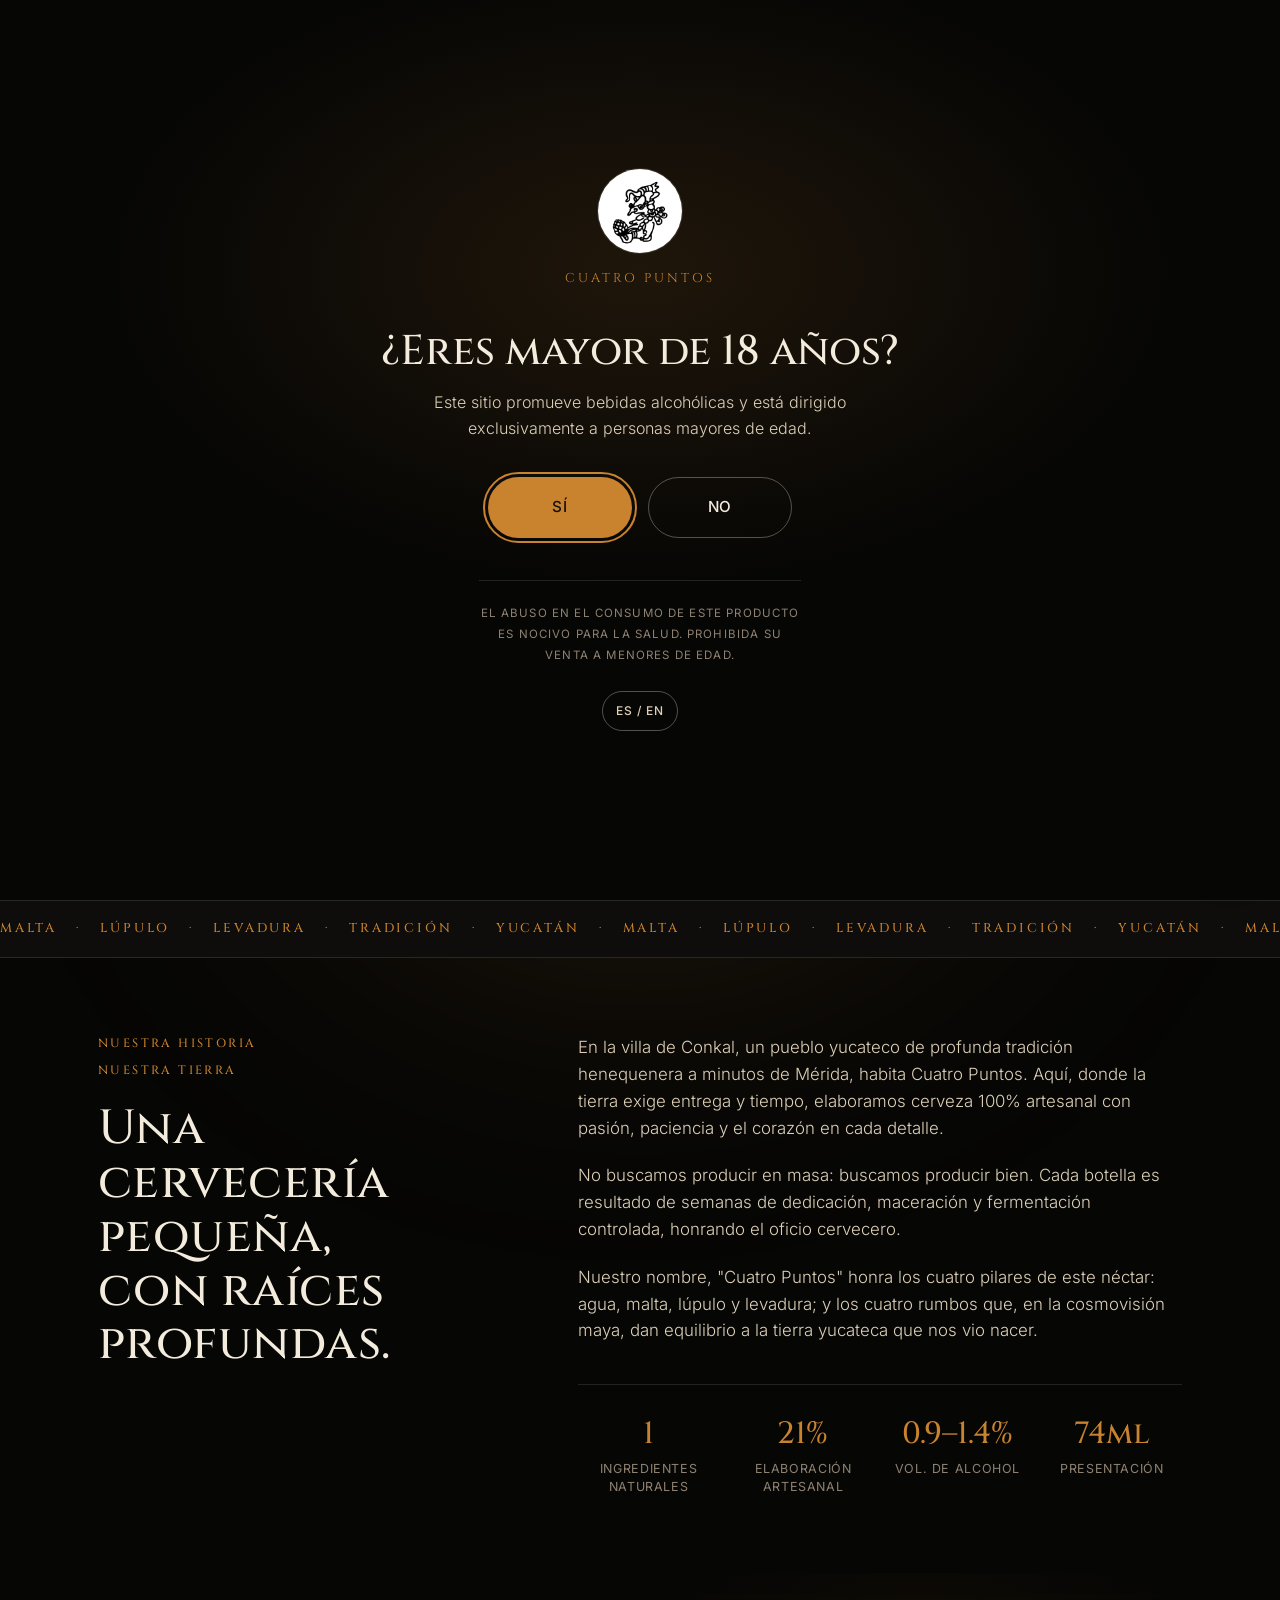
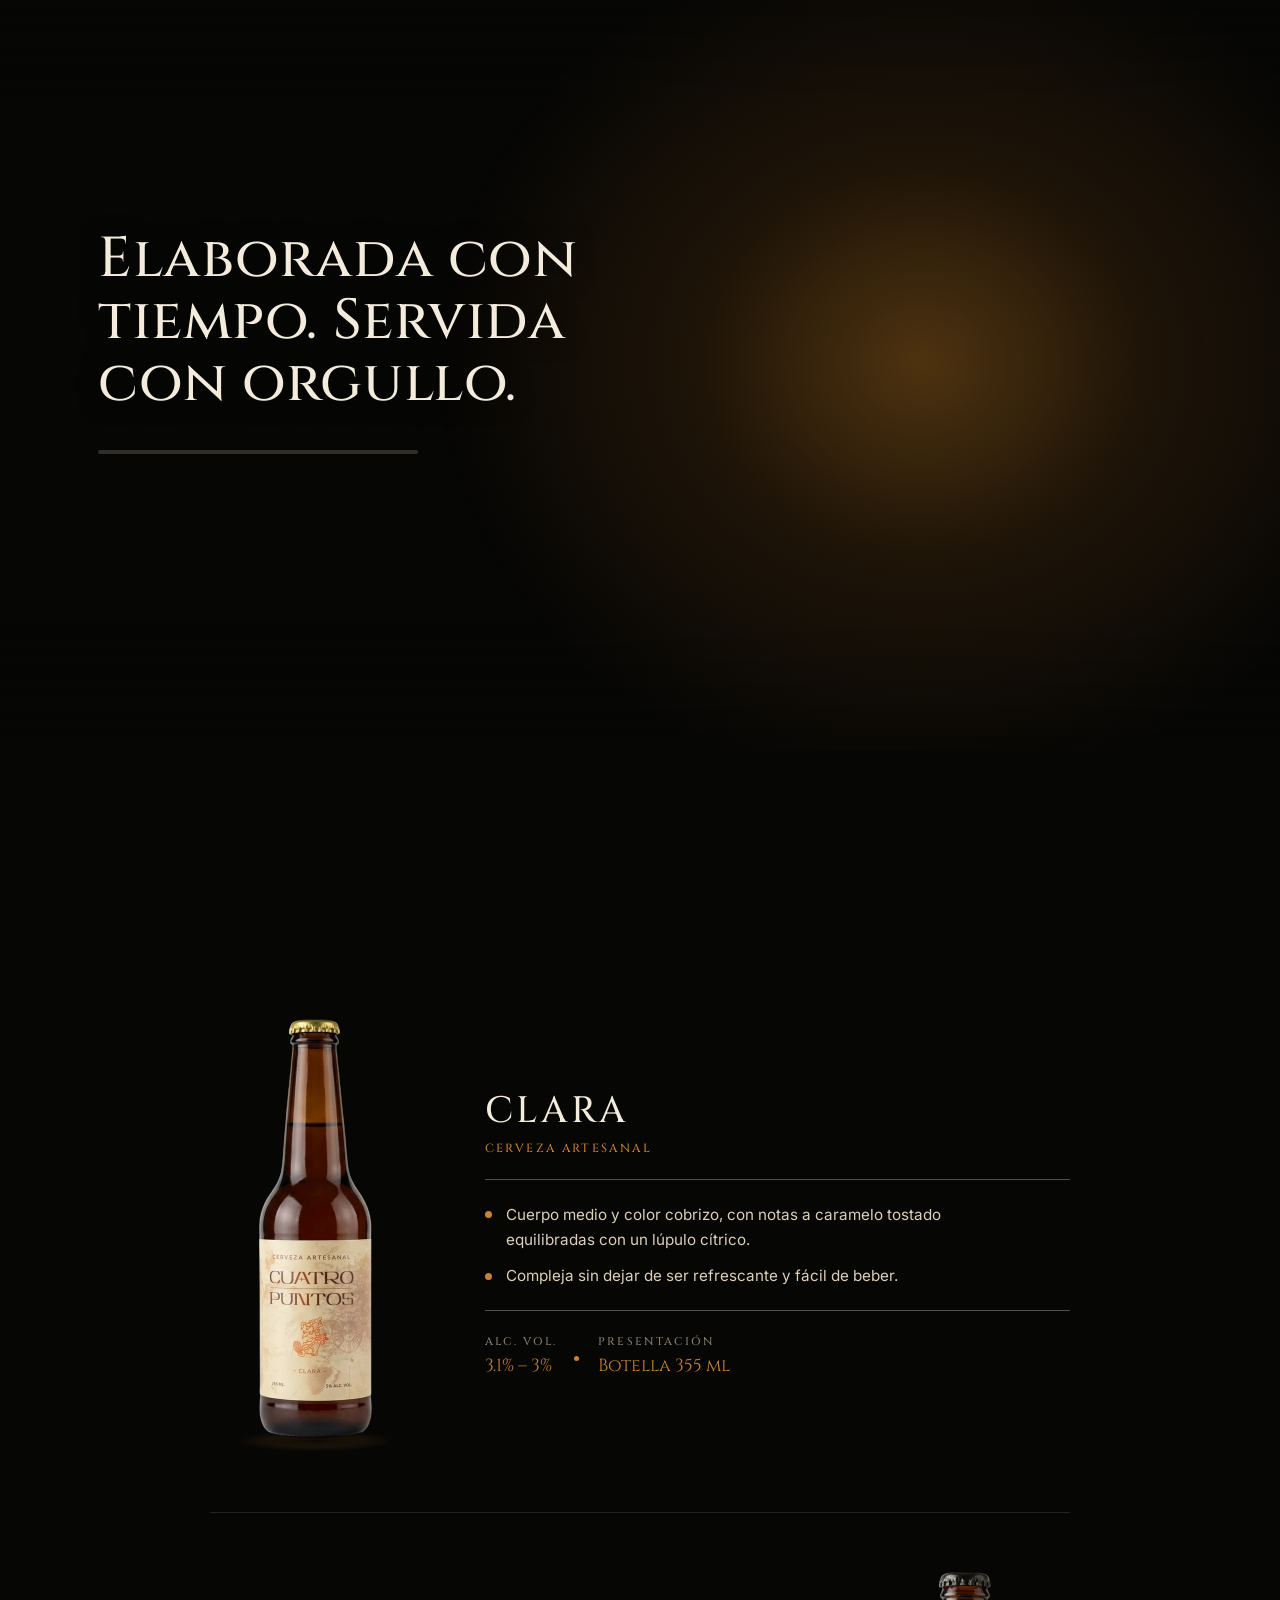
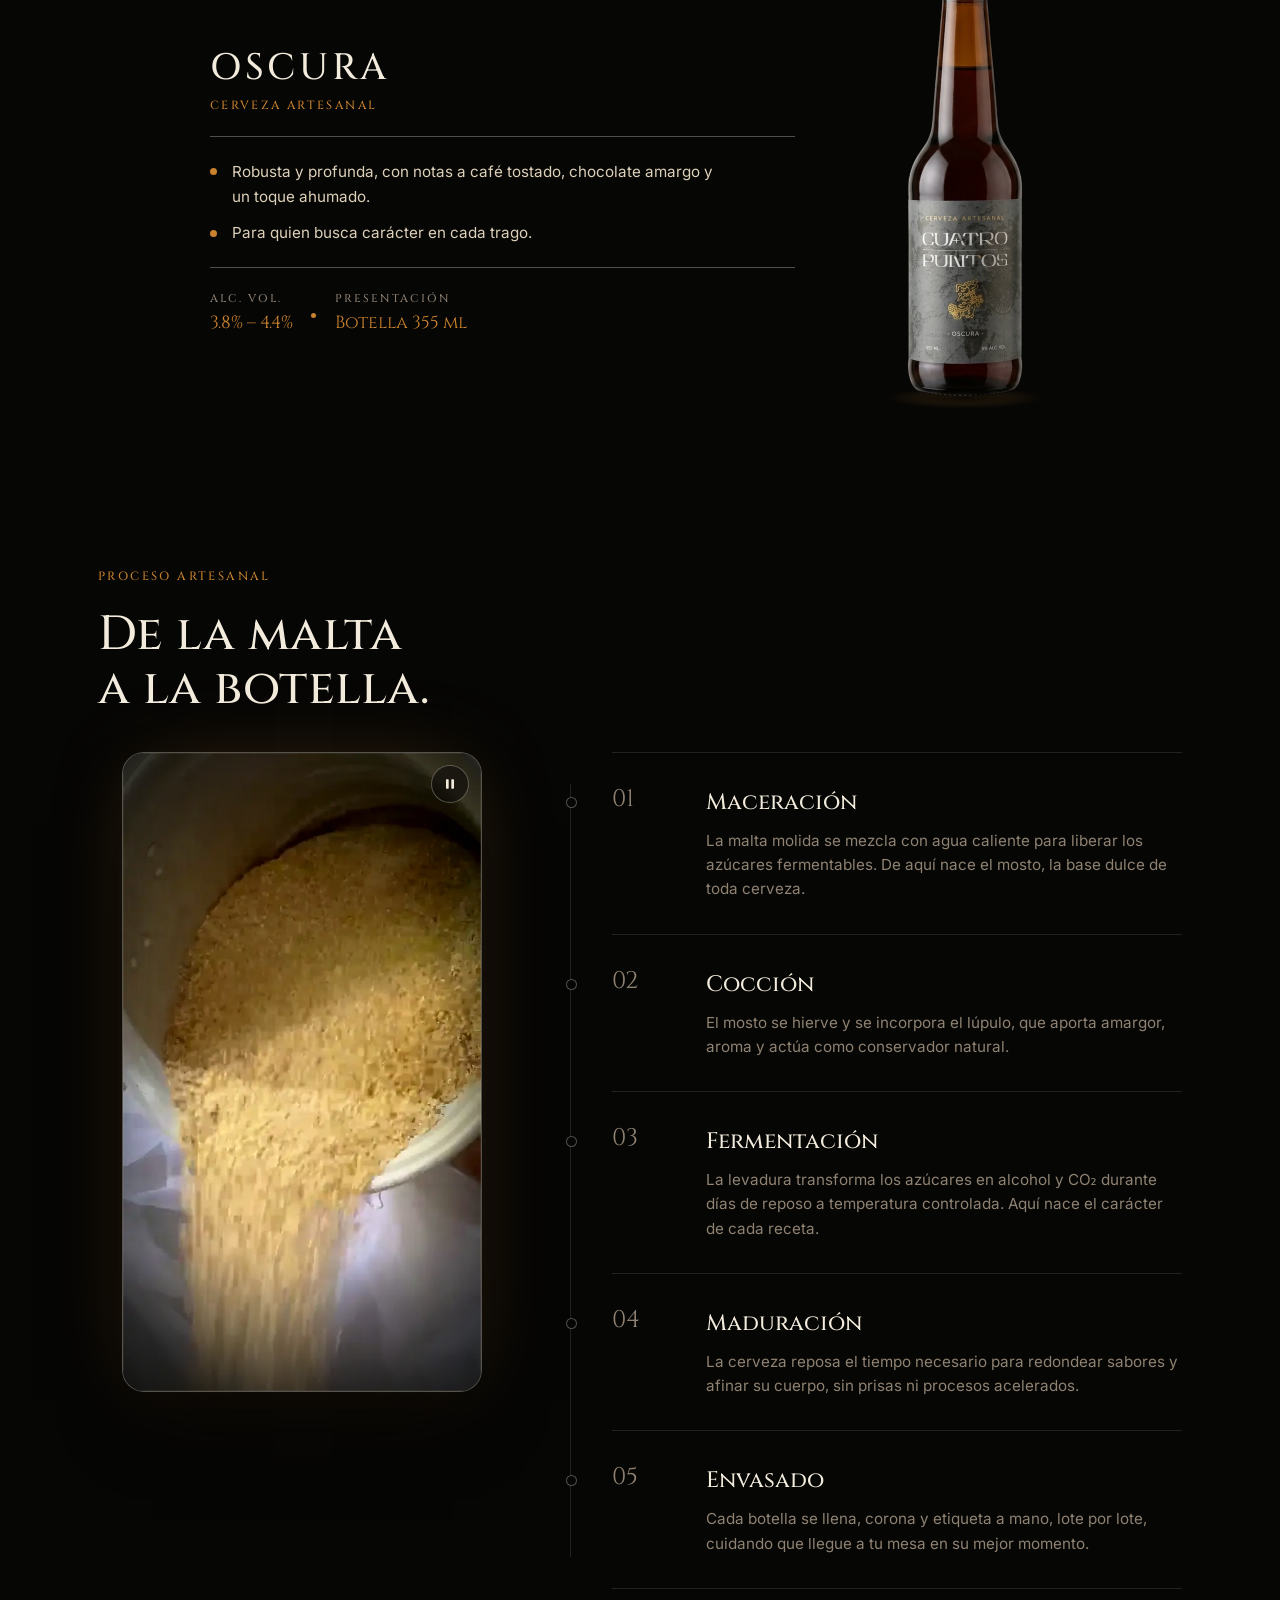
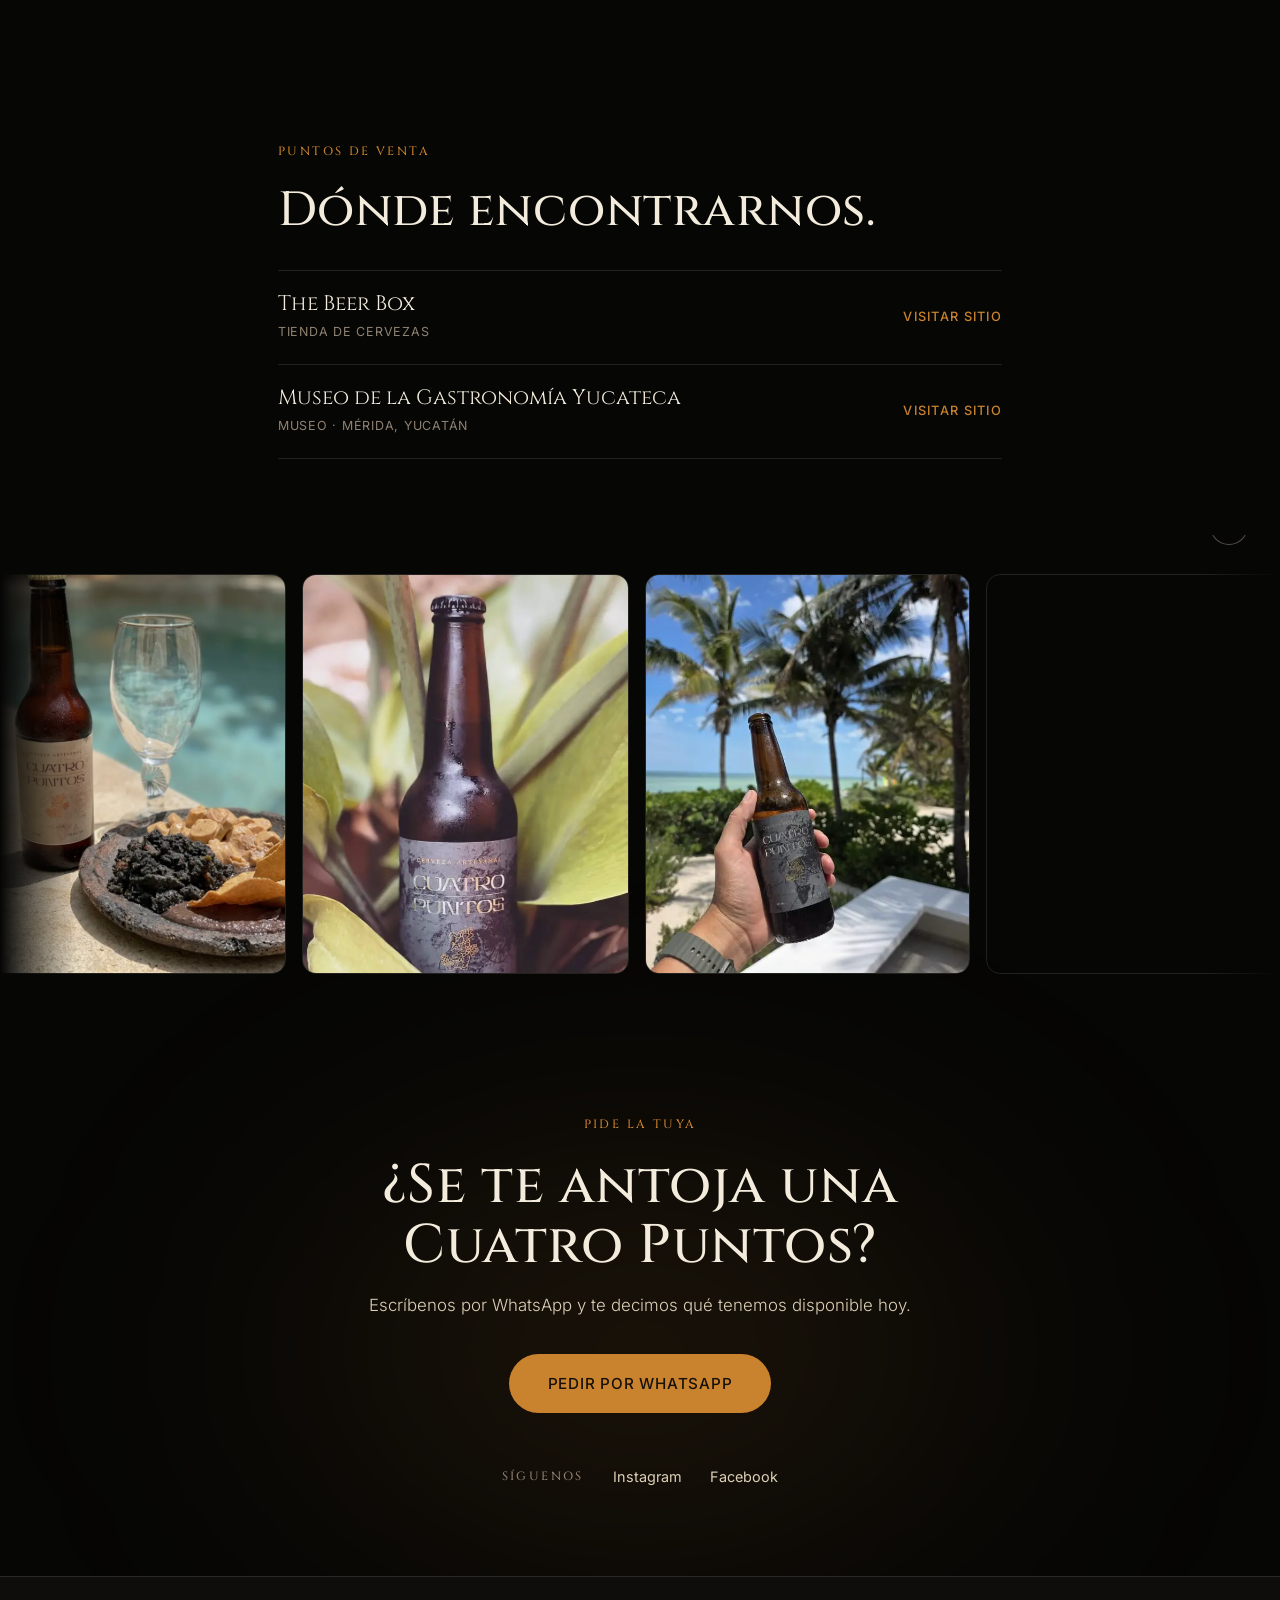
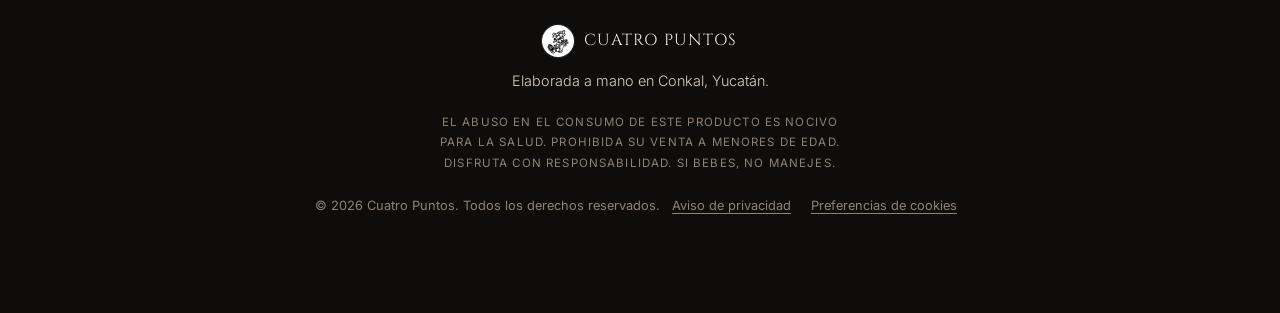
==== commit 1194a944: "Rediseño variedades, detalle, carrusel, video de proceso, cookies y aviso de privacidad; mejoras de " ====
--- a/index.html
+++ b/index.html
@@ -4,27 +4,28 @@
 <meta charset="UTF-8" />
 <meta name="viewport" content="width=device-width, initial-scale=1.0" />
 <title>Cuatro Puntos — Cervecería Artesanal · Conkal, Yucatán</title>
-<meta name="description" content="Cuatro Puntos: cervecería artesanal en Conkal, Yucatán. Cerveza elaborada con métodos tradicionales — Ámbar y Oscura. Pide la tuya por WhatsApp." />
+<meta name="description" content="Cuatro Puntos: cervecería artesanal en Conkal, Yucatán. Cerveza elaborada con métodos tradicionales — Clara y Oscura. Pide la tuya por WhatsApp." />
 
 <meta name="theme-color" content="#060605" />
 <meta property="og:type" content="website" />
 <meta property="og:locale" content="es_MX" />
 <meta property="og:title" content="Cuatro Puntos — Cervecería Artesanal · Conkal, Yucatán" />
-<meta property="og:description" content="Cerveza artesanal elaborada con métodos tradicionales en Conkal, Yucatán. Ámbar y Oscura." />
-
-<link rel="icon" href="assets/img/logo.jpg" />
+<meta property="og:description" content="Cerveza artesanal elaborada con métodos tradicionales en Conkal, Yucatán. Clara y Oscura." />
+
+<link rel="icon" href="favicon.ico" sizes="48x48" />
+<link rel="icon" href="assets/img/icon-192.png" type="image/png" sizes="192x192" />
+<link rel="apple-touch-icon" href="apple-touch-icon.png" />
 <link rel="preload" as="image" href="assets/img/hero-foam-poster.jpg" fetchpriority="high" />
 <link rel="preload" as="image" href="assets/img/title-cuatro-puntos.png" />
 
-<link rel="preconnect" href="https://fonts.googleapis.com" />
-<link rel="preconnect" href="https://fonts.gstatic.com" crossorigin />
-<link href="https://fonts.googleapis.com/css2?family=Cinzel:wght@400;500&family=Inter:wght@300;400;500&display=swap" rel="stylesheet" />
+<link rel="preload" as="font" type="font/woff2" href="assets/fonts/cinzel-latin.woff2" crossorigin />
+<link rel="preload" as="font" type="font/woff2" href="assets/fonts/inter-latin.woff2" crossorigin />
 
 <script>
 document.documentElement.classList.add("js");
 try { var t = +localStorage.getItem("cp_age_ok"); if (t && Date.now() - t < 2592e6) document.documentElement.classList.add("age-ok"); } catch (e) {}
 </script>
-<link rel="stylesheet" href="styles.css?v=20261034" />
+<link rel="stylesheet" href="styles.css?v=20261072" />
 </head>
 <body>
 
@@ -32,11 +33,11 @@
 
 <div class="age-gate" id="age-gate" role="dialog" aria-modal="true" aria-labelledby="age-title" aria-describedby="age-text" data-age-gate>
   <div class="age-gate-inner">
-    <span class="age-logo"><img src="assets/img/logo.jpg" alt="Cuatro Puntos" /></span>
+    <span class="age-logo"><img src="assets/img/logo-badge.png" alt="Cuatro Puntos" width="512" height="512" /></span>
     <p class="age-brand">Cuatro Puntos</p>
 
     <div class="age-ask" data-age-ask>
-      <h2 class="age-title" id="age-title" data-i18n="age.title">¿Eres mayor de 18 años?</h2>
+      <p class="age-title" id="age-title" data-i18n="age.title">¿Eres mayor de 18 años?</p>
       <p class="age-text" id="age-text" data-i18n="age.text">Este sitio promueve bebidas alcohólicas y está dirigido exclusivamente a personas mayores de edad.</p>
       <div class="age-actions">
         <button class="btn btn-primary btn-lg" type="button" data-age-yes data-i18n="age.yes">Sí</button>
@@ -61,13 +62,13 @@
 
 <div class="splash" data-splash aria-hidden="true">
   <div class="splash-mark">
-    <img src="assets/img/logo.jpg" alt="" />
+    <img src="assets/img/logo-badge.png" alt="" width="512" height="512" />
   </div>
 </div>
 
 <header class="nav" data-nav>
   <a href="#top" class="nav-brand">
-    <span class="nav-logo"><img src="assets/img/logo.jpg" alt="" /></span>
+    <span class="nav-logo"><img src="assets/img/logo-badge.png" alt="" width="512" height="512" /></span>
     <img class="nav-title" src="assets/img/title-cuatro-puntos-linea.png" alt="Cuatro Puntos" width="3024" height="200" decoding="async" />
   </a>
 
@@ -112,6 +113,7 @@
       </div>
     </div>
     <div class="hero-scroll-cue" aria-hidden="true"><span></span></div>
+    <button type="button" class="motion-btn motion-btn-hero" data-motion-toggle="hero" aria-pressed="false" aria-label="Pausar video de fondo"><svg class="i-pause" viewBox="0 0 24 24" aria-hidden="true"><rect x="6" y="5" width="4" height="14" rx="1"/><rect x="14" y="5" width="4" height="14" rx="1"/></svg><svg class="i-play" viewBox="0 0 24 24" aria-hidden="true"><path d="M8 5l11 7-11 7z"/></svg></button>
   </section>
 
   <!-- MARQUEE -->
@@ -177,16 +179,19 @@
 
   <!-- POUR / SIGNATURE EFFECT -->
   <section class="pour" id="pour">
-    <div class="pour-bg">
-      <img src="assets/img/amber-glass-marble.jpg" alt="Detalle de cerveza Cuatro Puntos serviéndose en copa" loading="lazy" decoding="async" />
-    </div>
-    <div class="pour-inner">
-      <p class="kicker kicker-light reveal" data-reveal data-i18n="pour.kicker">El detalle</p>
-      <h2 class="pour-title" data-i18n="pour.title">Elaborada con tiempo.<br>Servida con orgullo.</h2>
-      <div class="pour-gauge" aria-hidden="true">
-        <div class="pour-gauge-fill" data-pour-fill></div>
-      </div>
-      <p class="pour-sub reveal" data-reveal data-i18n="pour.sub">Sin prisas. Sin atajos. Solo cuatro ingredientes y la paciencia de dejar que la fermentación haga su trabajo.</p>
+    <div class="pour-glow" aria-hidden="true"></div>
+    <div class="pour-grid">
+      <div class="pour-inner">
+        <p class="kicker kicker-light reveal" data-reveal data-i18n="pour.kicker">El detalle</p>
+        <h2 class="pour-title" data-i18n="pour.title">Elaborada con tiempo.<br>Servida con orgullo.</h2>
+        <div class="pour-gauge" aria-hidden="true">
+          <div class="pour-gauge-fill" data-pour-fill></div>
+        </div>
+        <p class="pour-sub reveal" data-reveal data-i18n="pour.sub">Sin prisas, sin atajos. Solo cuatro ingredientes y la paciencia de dejar que la fermentación haga su trabajo.</p>
+      </div>
+      <div class="pour-visual reveal" data-reveal>
+        <img src="assets/img/detalle-clara.webp" alt="Botella de cerveza Clara de Cuatro Puntos sobre un círculo de maltas y lúpulos" width="896" height="1200" loading="lazy" decoding="async" />
+      </div>
     </div>
   </section>
 
@@ -198,30 +203,44 @@
         <h2 class="section-title" data-i18n="variedades.title">Caracteres que nos definen.</h2>
       </div>
 
-      <div class="variety-grid" data-variety-grid>
-        <article class="variety-card reveal" data-reveal data-tilt>
-          <div class="variety-media">
-            <img class="ui-crop" src="assets/img/amber-glass-marble.jpg" alt="Cerveza artesanal Cuatro Puntos Ámbar servida en copa junto a su botella" loading="lazy" decoding="async" />
-          </div>
-          <div class="variety-body">
-            <div class="variety-head">
-              <h3>Ámbar</h3>
-              <span class="variety-abv">4.5% – 5% ALC. VOL.</span>
-            </div>
-            <p data-i18n="variedades.item1.desc">Cuerpo medio y color cobrizo, con notas a caramelo tostado equilibradas con un lúpulo cítrico. Compleja sin dejar de ser refrescante y fácil de beber.</p>
+      <div class="variety-list">
+        <article class="variety" data-reveal>
+          <div class="variety-bottle">
+            <img src="assets/img/clara-botella.webp" alt="Botella de cerveza artesanal Cuatro Puntos Clara" width="250" height="860" loading="lazy" decoding="async" />
+          </div>
+          <div class="variety-info">
+            <h3 class="v-step">Clara</h3>
+            <p class="variety-style v-step" data-i18n="variedades.style">Cerveza artesanal</p>
+            <span class="v-rule" aria-hidden="true"></span>
+            <ul class="variety-notes">
+              <li class="v-step" data-i18n="variedades.item1.n1">Cuerpo medio y color cobrizo, con notas a caramelo tostado equilibradas con un lúpulo cítrico.</li>
+              <li class="v-step" data-i18n="variedades.item1.n2">Compleja sin dejar de ser refrescante y fácil de beber.</li>
+            </ul>
+            <span class="v-rule" aria-hidden="true"></span>
+            <dl class="variety-specs">
+              <div class="v-step"><dt data-i18n="variedades.abvLabel">Alc. vol.</dt><dd><span data-count-to="4.5" data-decimals="1" data-duration="1800">4.5</span>% – <span data-count-to="5" data-duration="1800">5</span>%</dd></div>
+              <div class="v-step"><dt data-i18n="variedades.sizeLabel">Presentación</dt><dd data-i18n="variedades.format">Botella 355 ml</dd></div>
+            </dl>
           </div>
         </article>
 
-        <article class="variety-card reveal" data-reveal data-tilt>
-          <div class="variety-media">
-            <img class="ui-crop" src="assets/img/oscura-pier-sunset.jpg" alt="Cerveza artesanal Cuatro Puntos Oscura servida en copa junto a su botella, frente al muelle" loading="lazy" decoding="async" />
-          </div>
-          <div class="variety-body">
-            <div class="variety-head">
-              <h3>Oscura</h3>
-              <span class="variety-abv">5.5% – 6.5% ALC. VOL.</span>
-            </div>
-            <p data-i18n="variedades.item2.desc">Robusta y profunda, con notas a café tostado, chocolate amargo y un toque ahumado. Para quien busca carácter en cada trago.</p>
+        <article class="variety" data-reveal>
+          <div class="variety-bottle">
+            <img src="assets/img/oscura-botella.webp" alt="Botella de cerveza artesanal Cuatro Puntos Oscura" width="250" height="860" loading="lazy" decoding="async" />
+          </div>
+          <div class="variety-info">
+            <h3 class="v-step">Oscura</h3>
+            <p class="variety-style v-step" data-i18n="variedades.style">Cerveza artesanal</p>
+            <span class="v-rule" aria-hidden="true"></span>
+            <ul class="variety-notes">
+              <li class="v-step" data-i18n="variedades.item2.n1">Robusta y profunda, con notas a café tostado, chocolate amargo y un toque ahumado.</li>
+              <li class="v-step" data-i18n="variedades.item2.n2">Para quien busca carácter en cada trago.</li>
+            </ul>
+            <span class="v-rule" aria-hidden="true"></span>
+            <dl class="variety-specs">
+              <div class="v-step"><dt data-i18n="variedades.abvLabel">Alc. vol.</dt><dd><span data-count-to="5.5" data-decimals="1" data-duration="1800">5.5</span>% – <span data-count-to="6.5" data-decimals="1" data-duration="1800">6.5</span>%</dd></div>
+              <div class="v-step"><dt data-i18n="variedades.sizeLabel">Presentación</dt><dd data-i18n="variedades.format">Botella 355 ml</dd></div>
+            </dl>
           </div>
         </article>
       </div>
@@ -236,6 +255,14 @@
         <h2 class="section-title" data-i18n="proceso.title">De la malta a la botella.</h2>
       </div>
 
+      <div class="proceso-layout">
+      <figure class="proceso-media reveal" data-reveal>
+        <div class="proceso-frame">
+          <video class="proceso-video" data-proceso-video data-src="assets/video/proceso.mp4" poster="assets/img/proceso-poster.webp" muted loop playsinline preload="none" disablepictureinpicture aria-label="Proceso artesanal: molienda, maceración y cocción" width="576" height="1024"></video>
+          <span class="proceso-vignette" aria-hidden="true"></span>
+          <button type="button" class="motion-btn motion-btn-frame" data-motion-toggle="proceso" aria-pressed="false" aria-label="Pausar video"><svg class="i-pause" viewBox="0 0 24 24" aria-hidden="true"><rect x="6" y="5" width="4" height="14" rx="1"/><rect x="14" y="5" width="4" height="14" rx="1"/></svg><svg class="i-play" viewBox="0 0 24 24" aria-hidden="true"><path d="M8 5l11 7-11 7z"/></svg></button>
+        </div>
+      </figure>
       <ol class="steps" data-steps>
         <li class="step reveal" data-reveal>
           <span class="step-n">01</span>
@@ -273,6 +300,7 @@
           </div>
         </li>
       </ol>
+      </div>
     </div>
   </section>
 
@@ -304,17 +332,27 @@
           </li>
         </ul>
       </div>
-      <div class="donde-mosaic">
-        <div class="mosaic-item mosaic-tall reveal" data-reveal>
-          <img src="assets/img/beach-palms-day.jpg" alt="Cerveza Cuatro Puntos entre palmeras de Yucatán" loading="lazy" decoding="async" />
-        </div>
-        <div class="mosaic-item reveal" data-reveal>
-          <img src="assets/img/leaves-bottle.jpg" alt="Botella de cerveza Cuatro Puntos entre plantas" loading="lazy" decoding="async" />
-        </div>
-        <div class="mosaic-item reveal" data-reveal>
-          <img class="ui-crop" src="assets/img/hero-beach-hand.jpg" alt="Mano sosteniendo cerveza Cuatro Puntos frente al mar" loading="lazy" decoding="async" />
-        </div>
-      </div>
+    </div>
+  </section>
+
+  <!-- GALERIA / CARRUSEL -->
+  <section class="gallery" aria-label="Galería de fotografías" data-gallery>
+    <button type="button" class="motion-btn motion-btn-gallery" data-motion-toggle="gallery" aria-pressed="false" aria-label="Pausar carrusel"><svg class="i-pause" viewBox="0 0 24 24" aria-hidden="true"><rect x="6" y="5" width="4" height="14" rx="1"/><rect x="14" y="5" width="4" height="14" rx="1"/></svg><svg class="i-play" viewBox="0 0 24 24" aria-hidden="true"><path d="M8 5l11 7-11 7z"/></svg></button>
+    <div class="gallery-viewport" data-gallery-viewport tabindex="0">
+      <ul class="gallery-track" data-gallery-track>
+        <li class="gallery-item"><img src="assets/img/carrusel/c01.webp" width="675" alt="Botella Cuatro Puntos junto a una copa y botana frente a la alberca" height="900" loading="lazy" decoding="async" /></li>
+        <li class="gallery-item"><img src="assets/img/carrusel/c02.webp" width="734" alt="Botella Cuatro Puntos entre hojas tropicales" height="900" loading="lazy" decoding="async" /></li>
+        <li class="gallery-item"><img src="assets/img/carrusel/c03.webp" width="731" alt="Botella Cuatro Puntos en mano frente a palmeras y mar" height="900" loading="lazy" decoding="async" /></li>
+        <li class="gallery-item"><img src="assets/img/carrusel/c04.webp" width="1200" alt="Cuatro botellas Cuatro Puntos, Oscura y Clara" height="900" loading="lazy" decoding="async" /></li>
+        <li class="gallery-item"><img src="assets/img/carrusel/c05.webp" width="675" alt="Botellas Cuatro Puntos sobre una mesa de madera" height="900" loading="lazy" decoding="async" /></li>
+        <li class="gallery-item"><img src="assets/img/carrusel/c06.webp" width="675" alt="Cuatro Puntos Oscura servida en copa junto al agua" height="900" loading="lazy" decoding="async" /></li>
+        <li class="gallery-item"><img src="assets/img/carrusel/c07.webp" width="768" alt="Botella y copa Cuatro Puntos sobre un tronco" height="900" loading="lazy" decoding="async" /></li>
+        <li class="gallery-item"><img src="assets/img/carrusel/c08.webp" width="675" alt="Cuatro Puntos Clara servida en copa de noche" height="900" loading="lazy" decoding="async" /></li>
+        <li class="gallery-item"><img src="assets/img/carrusel/c09.webp" width="675" alt="Botella ámbar al atardecer junto a un vaso de cerveza oscura" height="900" loading="lazy" decoding="async" /></li>
+        <li class="gallery-item"><img src="assets/img/carrusel/c10.webp" width="1200" alt="Botella Cuatro Puntos con botana junto a la alberca" height="900" loading="lazy" decoding="async" /></li>
+              <li class="gallery-item"><img src="assets/img/carrusel/c11.webp" width="672" alt="Mano sosteniendo una botella Cuatro Puntos Oscura frente al mar" height="900" loading="lazy" decoding="async" /></li>
+        <li class="gallery-item"><img src="assets/img/carrusel/c12.webp" width="745" alt="Cuatro Puntos Oscura servida en copa junto a la botella frente al muelle" height="900" loading="lazy" decoding="async" /></li>
+      </ul>
     </div>
   </section>
 
@@ -331,23 +369,33 @@
 
       <div class="social-row reveal" data-reveal>
         <span class="social-label" data-i18n="contacto.social">Síguenos</span>
-        <a href="https://www.instagram.com/cerveza4puntos?stkn=OG9ydjh3eGdlaW1v" target="_blank" rel="noopener" aria-label="Instagram">Instagram</a>
+        <a href="https://www.instagram.com/cerveza4puntos" target="_blank" rel="noopener" aria-label="Instagram">Instagram</a>
         <a href="https://www.facebook.com/share/1DaSQEjrCS/" target="_blank" rel="noopener" aria-label="Facebook">Facebook</a>
       </div>
     </div>
   </section>
 
 </main>
+
+<div class="cookie-banner" data-cookie-banner role="dialog" aria-modal="false" aria-labelledby="cookie-title" aria-describedby="cookie-text" hidden>
+  <p class="cookie-title" id="cookie-title" data-i18n="cookies.title">Cookies y privacidad</p>
+  <p class="cookie-text" id="cookie-text" data-i18n="cookies.text">Usamos cookies analíticas para entender cómo se usa el sitio y mejorarlo. Solo se activan si las aceptas.</p>
+  <p class="cookie-more"><a href="aviso-privacidad.html" data-i18n="cookies.more">Aviso de privacidad</a></p>
+  <div class="cookie-actions">
+    <button type="button" class="cookie-btn cookie-btn-ghost" data-cookie-reject data-i18n="cookies.reject">Rechazar</button>
+    <button type="button" class="cookie-btn cookie-btn-primary" data-cookie-accept data-i18n="cookies.accept">Aceptar</button>
+  </div>
+</div>
 
 <footer class="footer">
   <div class="container footer-inner">
     <div class="footer-brand">
-      <span class="nav-logo"><img src="assets/img/logo.jpg" alt="Cuatro Puntos" /></span>
+      <span class="nav-logo"><img src="assets/img/logo-badge.png" alt="Cuatro Puntos" width="512" height="512" /></span>
       <span class="nav-word">Cuatro Puntos</span>
     </div>
     <p class="footer-made" data-i18n="footer.made">Elaborada a mano en Conkal, Yucatán.</p>
     <p class="footer-legal"><span data-i18n="legal.abuse">El abuso en el consumo de este producto es nocivo para la salud.</span> <span data-i18n="legal.minors">Prohibida su venta a menores de edad.</span> <span data-i18n="legal.responsible">Disfruta con responsabilidad. Si bebes, no manejes.</span></p>
-    <p class="footer-rights">© <span data-year>2026</span> Cuatro Puntos. <span data-i18n="footer.rights">Todos los derechos reservados.</span></p>
+    <p class="footer-rights">© <span data-year>2026</span> Cuatro Puntos. <span data-i18n="footer.rights">Todos los derechos reservados.</span> <a class="cookie-manage" href="aviso-privacidad.html" data-i18n="footer.privacy">Aviso de privacidad</a> <button type="button" class="cookie-manage" data-cookie-open data-i18n="cookies.manage">Preferencias de cookies</button></p>
   </div>
 </footer>
 
@@ -358,6 +406,6 @@
 </a>
 
 <script defer src="lib/manifest.js"></script>
-<script defer src="main.js?v=20261034"></script>
+<script defer src="main.js?v=20261072"></script>
 </body>
 </html>
--- a/styles.css
+++ b/styles.css
@@ -1,3 +1,7 @@
+/* Fuentes alojadas en el propio sitio (sin Google Fonts) */
+@font-face { font-family: "Cinzel"; font-style: normal; font-weight: 400 500; font-display: swap; src: url("assets/fonts/cinzel-latin.woff2") format("woff2"); }
+@font-face { font-family: "Inter"; font-style: normal; font-weight: 300 500; font-display: swap; src: url("assets/fonts/inter-latin.woff2") format("woff2"); }
+
 /* ==========================================================================
    Cuatro Puntos — Cervecería Artesanal
    Dark editorial. Type, palette and lockups are taken from the bottle labels:
@@ -85,7 +89,7 @@
 }
 
 /* Small tracked caps, the same voice as "CERVEZA ARTESANAL" on the label */
-.kicker, .social-label, .variety-abv, .marquee-track span {
+.kicker, .social-label, .marquee-track span {
   font-family: var(--font-display);
   font-weight: 500;
   text-transform: uppercase;
@@ -110,21 +114,21 @@
 .splash.is-out { opacity: 0; pointer-events: none; transition: opacity .6s var(--ease-out); }
 @keyframes splashSafety { to { opacity: 0; pointer-events: none; } }
 .splash-mark {
-  width: 84px; height: 84px; border-radius: 50%; overflow: hidden;
+  width: 96px; height: 96px; border-radius: 50%; overflow: hidden;
   box-shadow: 0 0 0 1px var(--line), 0 24px 48px -16px rgb(0 0 0 / .7);
   animation: splashPulse 1.6s ease-in-out infinite;
 }
-.splash-mark img { width: 100%; height: 100%; object-fit: cover; transform: scale(1.32); }
+.splash-mark img { display: block; width: 100%; height: 100%; object-fit: cover; }
 @keyframes splashPulse { 0%, 100% { transform: scale(.94); opacity: .85; } 50% { transform: scale(1); opacity: 1; } }
 
 /* ---------- nav / footer logo badge ---------- */
 .nav-logo {
-  display: inline-block; width: 34px; height: 34px; border-radius: 50%; overflow: hidden;
+  display: inline-block; width: 38px; height: 38px; border-radius: 50%; overflow: hidden;
   box-shadow: 0 0 0 1px var(--line);
   flex-shrink: 0;
 }
-.nav-logo img { width: 100%; height: 100%; object-fit: cover; transform: scale(1.32); }
-.footer-brand .nav-logo { width: 30px; height: 30px; }
+.nav-logo img { display: block; width: 100%; height: 100%; object-fit: cover; }
+.footer-brand .nav-logo { width: 32px; height: 32px; }
 
 /* ---------- nav ---------- */
 .nav {
@@ -253,8 +257,8 @@
 @keyframes marqueeScroll { from { transform: translateX(0); } to { transform: translateX(-50%); } }
 
 /* ---------- section basics ---------- */
-.section { position: relative; padding-block: clamp(5rem, 10vw, 9rem); }
-.section-head { max-width: 640px; margin-bottom: 3.5rem; }
+.section { position: relative; padding-block: clamp(3.25rem, 6vw, 5.5rem); }
+.section-head { max-width: 640px; margin-bottom: 2.25rem; }
 .section-title { font-size: clamp(2rem, 4vw, 3rem); line-height: 1.12; letter-spacing: .01em; text-wrap: balance; }
 .body-text { color: var(--cream-2); font-size: 1.05rem; max-width: 62ch; margin-bottom: 1.3rem; }
 
@@ -296,48 +300,152 @@
 }
 
 /* ---------- pour (signature effect) ---------- */
-.pour { position: relative; min-height: 90vh; display: flex; align-items: center; justify-content: center; overflow: hidden; }
-.pour-bg { position: absolute; inset: 0; z-index: -1; }
-.pour-bg img { width: 100%; height: 100%; object-fit: cover; filter: brightness(.4) saturate(1.1); }
-.pour-inner { text-align: center; max-width: 760px; padding: 2rem 1.5rem; }
-.pour-title { font-size: clamp(2.2rem, 6vw, 4.2rem); line-height: 1.1; letter-spacing: .01em; text-wrap: balance; color: var(--cream); }
+/* Texto a la izquierda, botella recortada (fondo transparente) a la derecha sobre un resplandor ambar. */
+.pour { position: relative; min-height: min(100svh, 760px); display: flex; align-items: center; overflow: hidden; padding: clamp(3rem, 5vw, 4.5rem) 0; }
+.pour-glow {
+  position: absolute; inset: 0; z-index: 0; pointer-events: none;
+  background:
+    radial-gradient(38% 55% at 72% 50%, rgb(180 114 31 / .42) 0%, rgb(122 74 20 / .22) 45%, transparent 100%),
+    linear-gradient(180deg, var(--bg) 0%, transparent 16%, transparent 84%, var(--bg) 100%);
+}
+.pour-grid {
+  position: relative; z-index: 1; width: 100%; max-width: 1180px; margin-inline: auto; padding-inline: clamp(1.25rem, 5vw, 3rem);
+  display: grid; grid-template-columns: minmax(0, 1.05fr) minmax(0, .95fr); align-items: center; gap: clamp(2rem, 5vw, 5rem);
+}
+.pour-inner { position: relative; text-align: left; max-width: 560px; }
+.pour-visual { display: flex; justify-content: center; }
+.pour-visual img { display: block; width: auto; height: auto; max-width: 100%; max-height: min(78svh, 760px); filter: drop-shadow(0 28px 40px rgb(0 0 0 / .55)); }
+.pour-title { font-size: clamp(2.2rem, 4.4vw, 3.6rem); line-height: 1.1; letter-spacing: .01em; text-wrap: balance; color: var(--cream); text-shadow: 0 2px 22px rgb(0 0 0 / .5); }
 .pour-gauge {
-  width: min(360px, 70%); height: 4px; margin: 2.2rem auto 0;
-  border-radius: 999px; background: rgb(243 236 221 / .14); overflow: hidden;
+  width: min(320px, 70%); height: 4px; margin: 2.2rem 0 0;
+  border-radius: 999px; background: rgb(243 236 221 / .18); overflow: hidden;
 }
 .pour-gauge-fill {
   height: 100%; width: var(--pour-progress, 0%);
   background: linear-gradient(90deg, var(--accent-2), var(--accent), var(--gold));
 }
-.pour-sub { margin-top: 1.8rem; color: var(--cream-2); font-size: 1.05rem; max-width: 48ch; margin-inline: auto; }
-
-/* ---------- variedades ---------- */
+.pour-sub { margin: 1.8rem 0 0; color: var(--cream-2); font-size: 1.05rem; max-width: 44ch; text-shadow: 0 2px 18px rgb(0 0 0 / .5); }
+@media (max-width: 760px) {
+  .pour { min-height: max(86svh, 560px); padding: 3rem 0; }
+  .pour-glow { background: radial-gradient(75% 50% at 50% 55%, rgb(180 114 31 / .4) 0%, rgb(122 74 20 / .2) 55%, transparent 100%), linear-gradient(180deg, var(--bg) 0%, transparent 10%, transparent 90%, var(--bg) 100%); }
+  .pour-grid { display: block; position: static; }
+  .pour-visual { position: absolute; inset: 0; z-index: 0; display: flex; align-items: center; justify-content: center; pointer-events: none; }
+  .pour-visual img { height: 100%; width: auto; max-height: none; max-width: none; object-fit: contain; opacity: .5; }
+  .pour-visual::after { content: ""; position: absolute; inset: 0; background: radial-gradient(85% 55% at 40% 45%, rgb(var(--bg-rgb) / .7) 0%, rgb(var(--bg-rgb) / .4) 65%, transparent 100%); }
+  .pour-inner { position: relative; z-index: 1; max-width: none; }
+}
+
+
+/* ---------- variedades: ficha tecnica (botella + jerarquia titulo / notas / datos) ---------- */
 .variedades .section-head { margin-inline: auto; text-align: center; }
-.variety-grid { display: grid; grid-template-columns: repeat(2, minmax(0, 480px)); justify-content: center; gap: 2rem; }
-.variety-card {
-  background: var(--bg-3); border: 1px solid var(--line); border-radius: var(--radius); overflow: hidden;
-  transition: transform .9s var(--ease-out), opacity .9s var(--ease-out), border-color .4s, box-shadow .4s var(--ease-out);
-  transform-style: preserve-3d;
-}
-.variety-card.is-tilting { transition: transform .12s linear, border-color .4s, box-shadow .4s var(--ease-out); }
-.variety-card:hover { border-color: rgb(201 130 46 / .45); box-shadow: 0 30px 50px -28px rgb(0 0 0 / .9); }
-.variety-media { aspect-ratio: 4/5; overflow: hidden; }
-/* provisional: recorta los elementos de Instagram (contador, avatar, mute) incrustados en las fotos */
-.ui-crop { scale: 1.22; }
-.variety-media img { width: 100%; height: 100%; object-fit: cover; transition: transform .6s var(--ease-out), filter .6s var(--ease-out); }
-.variety-card:hover .variety-media img { transform: scale(1.06); filter: saturate(1.12) brightness(1.04); }
-.variety-body { padding: 1.6rem; }
-.variety-head { display: flex; align-items: baseline; justify-content: space-between; gap: 1rem; margin-bottom: .7rem; }
-.variety-head h3 { font-size: 1.5rem; color: var(--cream); }
-.variety-abv { font-size: .75rem; letter-spacing: .14em; color: var(--accent); white-space: nowrap; }
-.variety-body p { color: var(--cream-3); font-size: .95rem; font-weight: 400; line-height: 1.65; }
-
-@media (max-width: 900px) {
-  .variety-grid { grid-template-columns: 1fr; justify-items: center; }
-  .variety-card { width: 100%; max-width: 440px; }
-}
+.variety-list { display: flex; flex-direction: column; gap: clamp(2rem, 4.5vw, 3.5rem); max-width: 860px; margin-inline: auto; }
+.variety { display: grid; grid-template-columns: minmax(130px, .36fr) minmax(0, 1fr); align-items: center; gap: clamp(1.5rem, 5vw, 4rem); }
+.variety + .variety { padding-top: clamp(2rem, 4.5vw, 3.5rem); border-top: 1px solid var(--line); }
+
+/* botella quieta, con sombra de apoyo bajo la base */
+.variety-bottle { position: relative; display: flex; justify-content: center; padding-bottom: 14px; }
+.variety-bottle img { position: relative; z-index: 1; display: block; width: auto; height: clamp(300px, 36vw, 430px); }
+.variety-bottle::after {
+  content: ""; position: absolute; left: 50%; bottom: 4px; width: min(78%, 170px); height: 22px; translate: -50% 0;
+  background:
+    radial-gradient(closest-side, rgb(0 0 0 / .75), transparent 100%),
+    radial-gradient(closest-side, rgb(201 130 46 / .22), transparent 100%);
+  background-size: 60% 55%, 100% 100%; background-position: center, center; background-repeat: no-repeat;
+}
+
+/* jerarquia: titulo > estilo > notas > datos */
+.variety-info h3 { font-size: clamp(1.7rem, 3.2vw, 2.3rem); line-height: 1.1; letter-spacing: .1em; text-transform: uppercase; }
+.variety-style { margin-top: .45rem; font-family: var(--font-display); font-weight: 500; font-size: .74rem; letter-spacing: .2em; text-transform: uppercase; color: var(--accent); }
+.v-rule { display: block; height: 1px; margin-block: 1.35rem; background: var(--line-strong); transform-origin: left center; }
+.variety-notes { display: grid; gap: .7rem; }
+.variety-notes li { position: relative; padding-left: 1.35rem; color: var(--cream-2); font-size: .95rem; font-weight: 400; line-height: 1.65; max-width: 52ch; }
+.variety-notes li::before { content: ""; position: absolute; left: 0; top: .62em; width: 7px; height: 7px; border-radius: 50%; background: var(--accent); }
+.variety-specs { display: flex; flex-wrap: wrap; align-items: flex-end; margin: 0; }
+.variety-specs > div { position: relative; }
+.variety-specs > div + div { margin-left: 2.6rem; }
+.variety-specs > div + div::before { content: ""; position: absolute; left: -1.5rem; top: 1.45rem; width: 5px; height: 5px; border-radius: 50%; background: var(--accent); }
+.variety-specs dt { margin-bottom: .3rem; font-family: var(--font-display); font-weight: 500; font-size: .7rem; letter-spacing: .18em; text-transform: uppercase; color: var(--cream-3); }
+.variety-specs dd { margin: 0; font-family: var(--font-display); font-size: 1.1rem; line-height: 1.25; color: var(--cream); font-variant-numeric: lining-nums; white-space: nowrap; }
+
+/* entrada escalonada de los datos: la botella solo aparece, el resto sube en cascada y las lineas se dibujan */
+:where(.js) .variety .variety-bottle { opacity: 0; transition: opacity .9s var(--ease-out); }
+:where(.js) .variety .v-step { opacity: 0; transform: translateY(14px); transition: opacity .7s var(--ease-out), transform .7s var(--ease-out); }
+:where(.js) .variety .v-rule { transform: scaleX(0); transition: transform 1s var(--ease-out); }
+:where(.js) .variety.is-visible .variety-bottle { opacity: 1; }
+:where(.js) .variety.is-visible .v-step { opacity: 1; transform: none; }
+:where(.js) .variety.is-visible .v-rule { transform: scaleX(1); }
+:where(.js) .variety.is-visible h3.v-step { transition-delay: .25s; }
+:where(.js) .variety.is-visible .variety-style { transition-delay: .35s; }
+:where(.js) .variety.is-visible .v-rule:nth-of-type(1) { transition-delay: .45s; }
+:where(.js) .variety.is-visible .variety-notes li:nth-child(1) { transition-delay: .6s; }
+:where(.js) .variety.is-visible .variety-notes li:nth-child(2) { transition-delay: .72s; }
+:where(.js) .variety.is-visible .variety-notes + .v-rule { transition-delay: .85s; }
+:where(.js) .variety.is-visible .variety-specs > div:nth-child(1) { transition-delay: 1s; }
+:where(.js) .variety.is-visible .variety-specs > div:nth-child(2) { transition-delay: 1.12s; }
+
+.variety:nth-child(even) { grid-template-columns: minmax(0, 1fr) minmax(130px, .36fr); }
+.variety:nth-child(even) .variety-bottle { order: 2; }
+.variety-specs dd { color: var(--accent); }
+@media (max-width: 760px) {
+  .variety { grid-template-columns: minmax(96px, .34fr) minmax(0, 1fr); gap: 1.1rem; }
+  .variety:nth-child(even) { grid-template-columns: minmax(0, 1fr) minmax(96px, .34fr); }
+  .variety-bottle img { height: clamp(210px, 52vw, 320px); }
+}
+@media (max-width: 560px) {
+  .variety { gap: .9rem; }
+  .variety-bottle img { height: clamp(190px, 56vw, 250px); }
+  .variety-info h3 { font-size: 1.25rem; }
+  .variety-style { font-size: .72rem; letter-spacing: .14em; }
+  .variety-notes { gap: .5rem; }
+  .variety-notes li { font-size: .8rem; line-height: 1.5; padding-left: 1rem; }
+  .variety-notes li::before { width: 5px; height: 5px; }
+  .variety-specs { gap: .7rem 1.2rem; }
+  .variety-specs dt { font-size: .68rem; letter-spacing: .1em; }
+  .variety-specs dd { font-size: .9rem; }
+  .variety-specs > div + div { margin-left: 0; }
+  .variety-specs > div + div::before { display: none; }
+}
+@media (prefers-reduced-motion: reduce) {
+  :where(.js) .variety .v-step { transform: none; }
+  :where(.js) .variety .v-rule { transform: none; }
+}
+
+/* ---------- galeria / carrusel ---------- */
+.gallery { padding-block: clamp(1.5rem, 3vw, 2.5rem) clamp(2.5rem, 5vw, 4rem); overflow: hidden; }
+.gallery-viewport { overflow-x: auto; overflow-y: hidden; scrollbar-width: none; -webkit-overflow-scrolling: touch; outline-offset: -2px;
+  mask-image: linear-gradient(90deg, transparent, #000 6%, #000 94%, transparent); }
+.gallery-viewport::-webkit-scrollbar { display: none; }
+.gallery-viewport { cursor: grab; touch-action: pan-x pan-y; }
+.gallery-viewport.is-dragging { cursor: grabbing; user-select: none; }
+.gallery-item img { user-select: none; -webkit-user-drag: none; }
+.gallery-track { display: flex; gap: clamp(.6rem, 1.4vw, 1rem); width: max-content; margin: 0; padding: 0; list-style: none; }
+.gallery-item { flex: none; }
+.gallery-item img { display: block; height: clamp(230px, 34vw, 400px); width: auto; border-radius: 14px; border: 1px solid var(--line); }
 
 /* ---------- proceso ---------- */
+.proceso-layout { display: grid; grid-template-columns: minmax(0, .8fr) minmax(0, 1.2fr); gap: clamp(2rem, 5vw, 4.5rem); align-items: start; }
+.proceso-media { position: sticky; top: 96px; margin: 0; }
+.proceso-frame {
+  position: relative; aspect-ratio: 9 / 16; max-height: min(74svh, 640px); margin-inline: auto; border-radius: 22px; overflow: hidden; isolation: isolate;
+  background: #0b0a08; border: 1px solid var(--line-strong);
+  box-shadow: 0 40px 80px -30px rgb(0 0 0 / .8), 0 0 90px -20px rgb(201 130 46 / .28);
+}
+.proceso-video { position: absolute; inset: 0; width: 100%; height: 100%; object-fit: cover; filter: saturate(1.08) contrast(1.06); transform: scale(1.04); transition: transform 1.6s var(--ease-out); }
+.proceso-media.is-visible .proceso-video { transform: scale(1); }
+.proceso-vignette {
+  position: absolute; inset: 0; pointer-events: none;
+  background:
+    radial-gradient(120% 90% at 50% 45%, transparent 55%, rgb(6 6 5 / .55) 100%),
+    linear-gradient(180deg, rgb(6 6 5 / .35) 0%, transparent 18%, transparent 78%, rgb(6 6 5 / .5) 100%);
+  box-shadow: inset 0 0 0 1px rgb(243 236 221 / .06);
+}
+@media (max-width: 860px) {
+  .proceso-layout { grid-template-columns: minmax(0, 1fr); gap: 1.6rem; }
+  .proceso-media { position: static; }
+  .proceso-frame { aspect-ratio: 4 / 5; max-height: none; width: 100%; border-radius: 18px; }
+}
+@media (prefers-reduced-motion: reduce) { .proceso-video { transform: none; transition: none; } }
+.steps { max-width: none; }
 .steps { --tl: 2.6rem; position: relative; display: flex; flex-direction: column; max-width: 780px; padding-left: var(--tl); }
 .steps::before, .steps::after { content: ""; position: absolute; left: 0; top: 2rem; width: 1px; }
 .steps::before { bottom: 2rem; background: var(--line); }
@@ -362,7 +470,7 @@
 }
 
 /* ---------- donde encontrarnos ---------- */
-.donde-grid { display: grid; grid-template-columns: 1fr 1fr; gap: clamp(2rem, 6vw, 4.5rem); align-items: center; }
+.donde-grid { display: block; max-width: 820px; }
 .donde-text .section-title { margin-bottom: 0; }
 .venues { margin-top: 2rem; border-top: 1px solid var(--line); }
 .venue {
@@ -417,10 +525,10 @@
 html.js:not(.age-ok), html.js:not(.age-ok) body { overflow: hidden; }
 .age-gate-inner { width: min(520px, 100%); margin-block: auto; display: flex; flex-direction: column; align-items: center; text-align: center; animation: ageIn .9s var(--ease-out) both; }
 @keyframes ageIn { from { opacity: 0; transform: translateY(14px); } to { opacity: 1; transform: none; } }
-.age-logo { width: 76px; height: 76px; border-radius: 50%; overflow: hidden; box-shadow: 0 0 0 1px var(--line); }
-.age-logo img { width: 100%; height: 100%; object-fit: cover; transform: scale(1.32); }
+.age-logo { width: 84px; height: 84px; border-radius: 50%; overflow: hidden; box-shadow: 0 0 0 1px var(--line); }
+.age-logo img { display: block; width: 100%; height: 100%; object-fit: cover; }
 .age-brand { margin: 1rem 0 2.4rem; font-family: var(--font-display); font-size: .8rem; letter-spacing: .24em; text-transform: uppercase; color: var(--accent); }
-.age-title { font-size: clamp(1.9rem, 5vw, 2.6rem); line-height: 1.12; margin-bottom: 1rem; text-wrap: balance; }
+.age-title { margin: 0 0 1rem; font-family: var(--font-display); font-weight: 500; font-size: clamp(1.9rem, 5vw, 2.6rem); line-height: 1.12; text-wrap: balance; }
 .age-text { max-width: 42ch; margin-bottom: 2.2rem; color: var(--cream-2); }
 .age-actions { display: flex; gap: 1rem; justify-content: center; flex-wrap: wrap; }
 .age-actions .btn { min-width: 9rem; }
@@ -486,3 +594,90 @@
   .nav-links.is-open, .nav-links.is-open a { animation: none; }
   .nav-links.is-open a:active, .nav-links.is-open a.is-picked { transform: none; }
 }
+
+/* ---------- cookies ---------- */
+.cookie-banner {
+  position: fixed; z-index: 150; left: clamp(.75rem, 2vw, 1.5rem); bottom: clamp(.75rem, 2vw, 1.5rem);
+  width: min(380px, calc(100vw - 1.5rem)); padding: 1.1rem 1.2rem 1.1rem;
+  background: rgb(14 13 11 / .92); -webkit-backdrop-filter: blur(16px); backdrop-filter: blur(16px);
+  border: 1px solid var(--line-strong); border-radius: 16px; box-shadow: 0 24px 60px -20px rgb(0 0 0 / .8);
+  animation: cookieIn .5s var(--ease-out) both;
+}
+.cookie-banner[hidden] { display: none; }
+@keyframes cookieIn { from { opacity: 0; transform: translateY(14px); } to { opacity: 1; transform: none; } }
+.cookie-title { font-family: var(--font-display); font-size: .78rem; letter-spacing: .16em; text-transform: uppercase; color: var(--accent); margin: 0 0 .45rem; }
+.cookie-text { margin: 0; font-size: .86rem; line-height: 1.55; color: var(--cream-2); }
+.cookie-actions { display: flex; gap: .6rem; margin-top: .95rem; }
+.cookie-btn { flex: 1; padding: .6rem 1rem; border-radius: 999px; font: inherit; font-size: .82rem; font-weight: 500; letter-spacing: .06em; cursor: pointer; transition: background .25s, color .25s, border-color .25s; }
+.cookie-btn-ghost { background: transparent; color: var(--cream-2); border: 1px solid var(--line-strong); }
+.cookie-btn-ghost:hover { color: var(--cream); border-color: var(--cream-2); }
+.cookie-btn-primary { background: var(--accent); color: #140c04; border: 1px solid var(--accent); }
+.cookie-btn-primary:hover { background: var(--gold); border-color: var(--gold); }
+.cookie-manage { background: none; border: 0; padding: 0; margin-left: .6rem; font: inherit; color: var(--cream-3); text-decoration: underline; text-underline-offset: 3px; cursor: pointer; }
+.cookie-manage:hover { color: var(--accent); }
+@media (max-width: 560px) {
+  .cookie-banner { left: .75rem; right: .75rem; width: auto; bottom: .75rem; }
+}
+@media (prefers-reduced-motion: reduce) { .cookie-banner { animation: none; } }
+
+.cookie-more { margin: .55rem 0 0; font-size: .78rem; }
+.cookie-more a { color: var(--cream-3); text-decoration: underline; text-underline-offset: 3px; }
+.cookie-more a:hover { color: var(--accent); }
+
+/* ---------- pagina legal ---------- */
+.legal-body { background: var(--bg); }
+.legal-header { display: flex; align-items: center; justify-content: space-between; gap: 1rem; padding: 1rem clamp(1rem, 4vw, 2.5rem); border-bottom: 1px solid var(--line); }
+.legal-header .nav-brand { display: inline-flex; align-items: center; gap: .7rem; }
+.legal-actions { display: flex; align-items: center; gap: 1rem; }
+.legal-back { font-size: .85rem; color: var(--cream-2); }
+.legal-back:hover { color: var(--accent); }
+.legal-main { max-width: 760px; margin: 0 auto; padding: clamp(2.5rem, 6vw, 4.5rem) clamp(1.1rem, 5vw, 2rem) clamp(3rem, 6vw, 5rem); }
+.legal-doc h1 { font-size: clamp(1.9rem, 4.5vw, 2.8rem); line-height: 1.12; margin-bottom: .6rem; }
+.legal-doc h2 { font-size: clamp(1.1rem, 2.2vw, 1.3rem); margin: 2.2rem 0 .7rem; color: var(--gold); letter-spacing: .04em; }
+.legal-doc p, .legal-doc li { color: var(--cream-2); font-size: .98rem; line-height: 1.75; font-weight: 300; }
+.legal-doc p { margin: 0 0 1rem; }
+.legal-doc ul { margin: 0 0 1rem; padding-left: 1.3rem; }
+.legal-doc li { margin-bottom: .45rem; }
+.legal-doc strong { color: var(--cream); font-weight: 500; }
+.legal-doc .legal-meta { color: var(--cream-3); font-size: .85rem; margin-bottom: 1.6rem; }
+.legal-doc code { font-size: .85em; color: var(--cream); background: rgb(243 236 221 / .08); padding: .1em .4em; border-radius: 5px; }
+.legal-table-wrap { overflow-x: auto; margin: 0 0 1.2rem; border: 1px solid var(--line); border-radius: 12px; }
+.legal-table { width: 100%; min-width: 560px; border-collapse: collapse; font-size: .88rem; }
+.legal-table th, .legal-table td { text-align: left; padding: .7rem .85rem; border-bottom: 1px solid var(--line); color: var(--cream-2); vertical-align: top; }
+.legal-table th { font-family: var(--font-display); font-weight: 500; font-size: .72rem; letter-spacing: .14em; text-transform: uppercase; color: var(--accent); }
+.legal-table tr:last-child td { border-bottom: 0; }
+.ph { color: #140c04; background: var(--accent); padding: .05em .4em; border-radius: 5px; font-weight: 500; font-size: .92em; }
+[data-lang="es"] .l-en, [data-lang="en"] .l-es { display: none; }
+.legal-actions .lang-toggle, .legal-back { white-space: nowrap; }
+@media (max-width: 480px) {
+  .legal-header { padding-inline: .9rem; gap: .5rem; }
+  .legal-actions { gap: .6rem; }
+  .legal-back { font-size: .78rem; }
+}
+@media (max-width: 480px) { .legal-header .nav-title { display: none; } }
+
+/* ---------- controles de movimiento + objetivos tactiles ---------- */
+.motion-btn {
+  position: absolute; z-index: 5; width: 38px; height: 38px; padding: 0; border-radius: 50%;
+  display: inline-flex; align-items: center; justify-content: center; cursor: pointer;
+  background: rgb(10 9 8 / .55); -webkit-backdrop-filter: blur(8px); backdrop-filter: blur(8px);
+  border: 1px solid var(--line-strong); color: var(--cream);
+  transition: background .25s, border-color .25s, transform .25s;
+}
+.motion-btn:hover { background: rgb(10 9 8 / .8); border-color: var(--accent); }
+.motion-btn:active { transform: scale(.94); }
+.motion-btn svg { width: 16px; height: 16px; fill: currentColor; }
+.motion-btn .i-play { display: none; }
+.motion-btn[aria-pressed="true"] .i-pause { display: none; }
+.motion-btn[aria-pressed="true"] .i-play { display: block; }
+.motion-btn[hidden] { display: none; }
+.motion-btn-hero { left: clamp(1rem, 3vw, 2rem); bottom: clamp(1rem, 3vw, 2rem); }
+.motion-btn-frame { right: 12px; top: 12px; }
+.gallery { position: relative; }
+.motion-btn-gallery { right: clamp(.75rem, 3vw, 2rem); top: clamp(.2rem, 1vw, .6rem); transform: translateY(-100%); }
+.motion-btn-gallery:active { transform: translateY(-100%) scale(.94); }
+.cookie-manage { display: inline-block; padding: .65rem .5rem; margin-left: 0; }
+.footer-rights { line-height: 1.4; }
+.social-row a { padding-block: .7rem; }
+.lang-toggle { min-height: 40px; }
+@media (max-width: 560px) { .motion-btn { width: 42px; height: 42px; } }
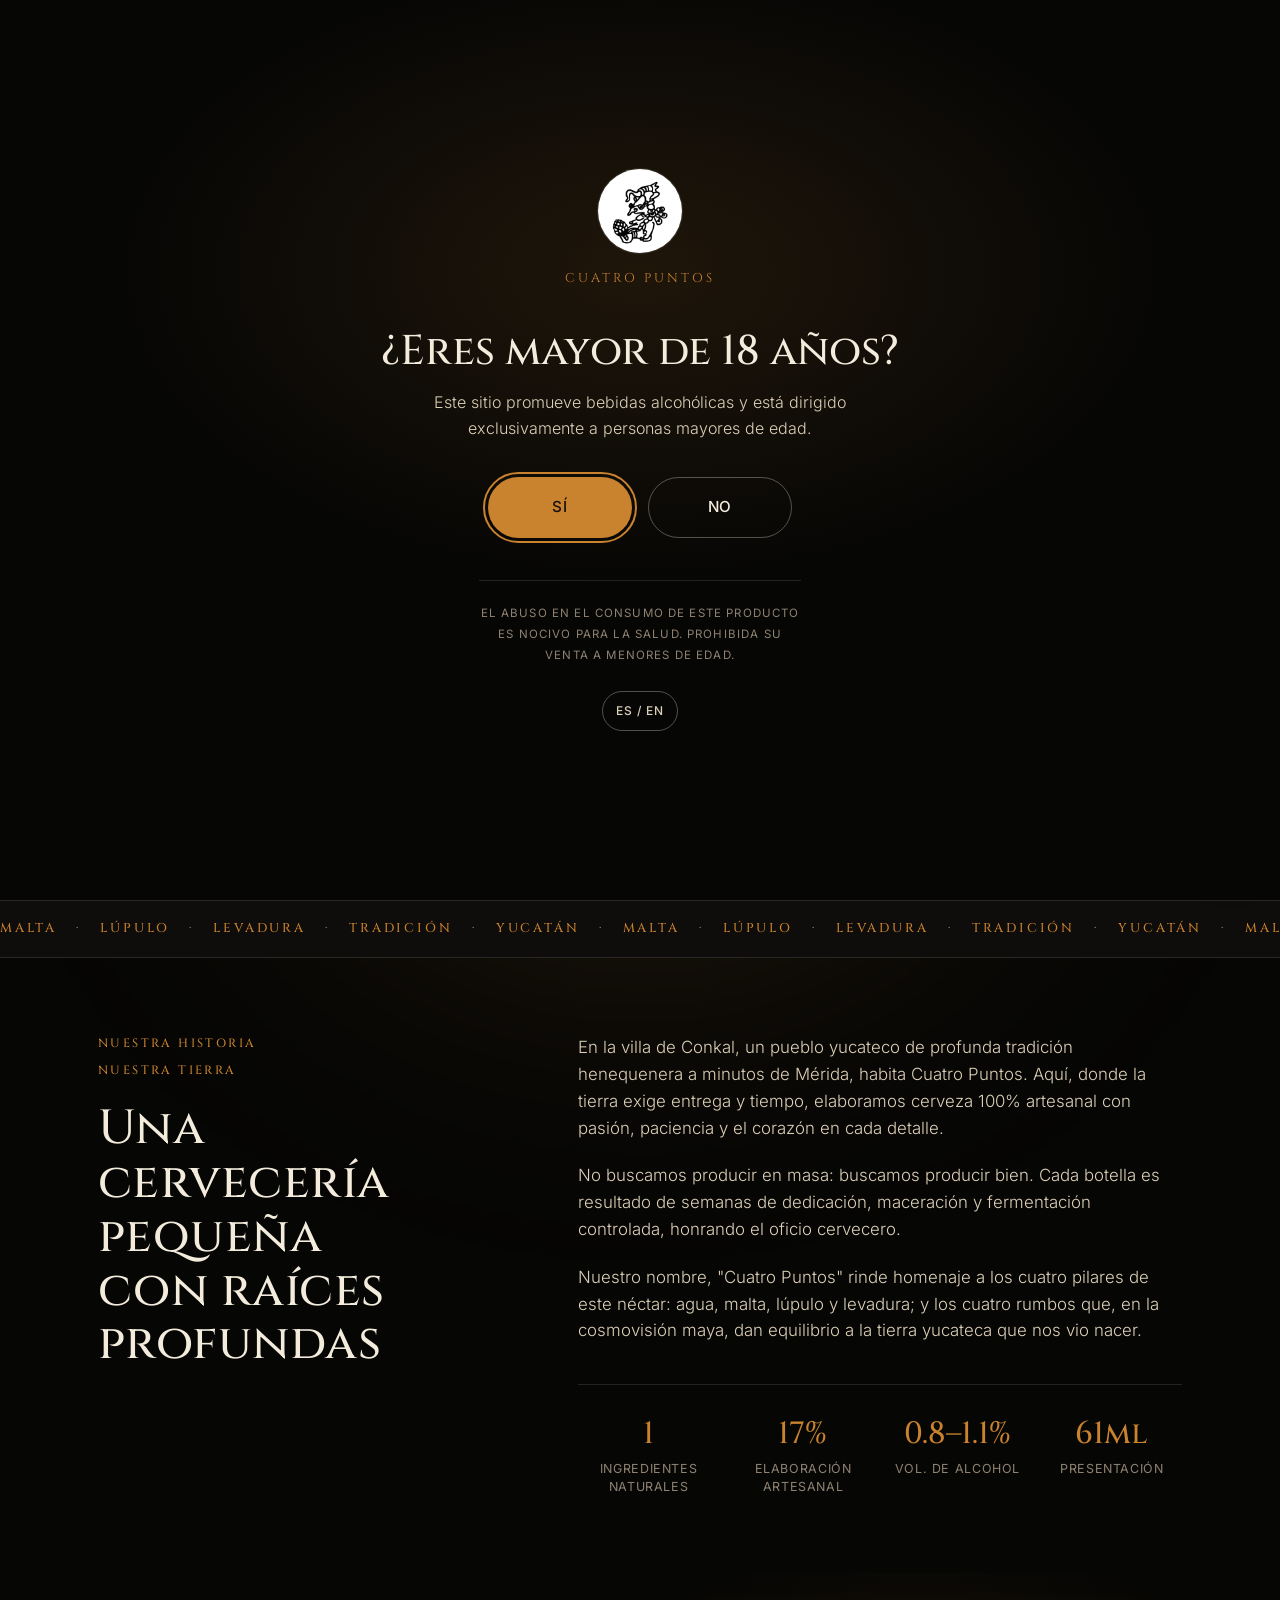
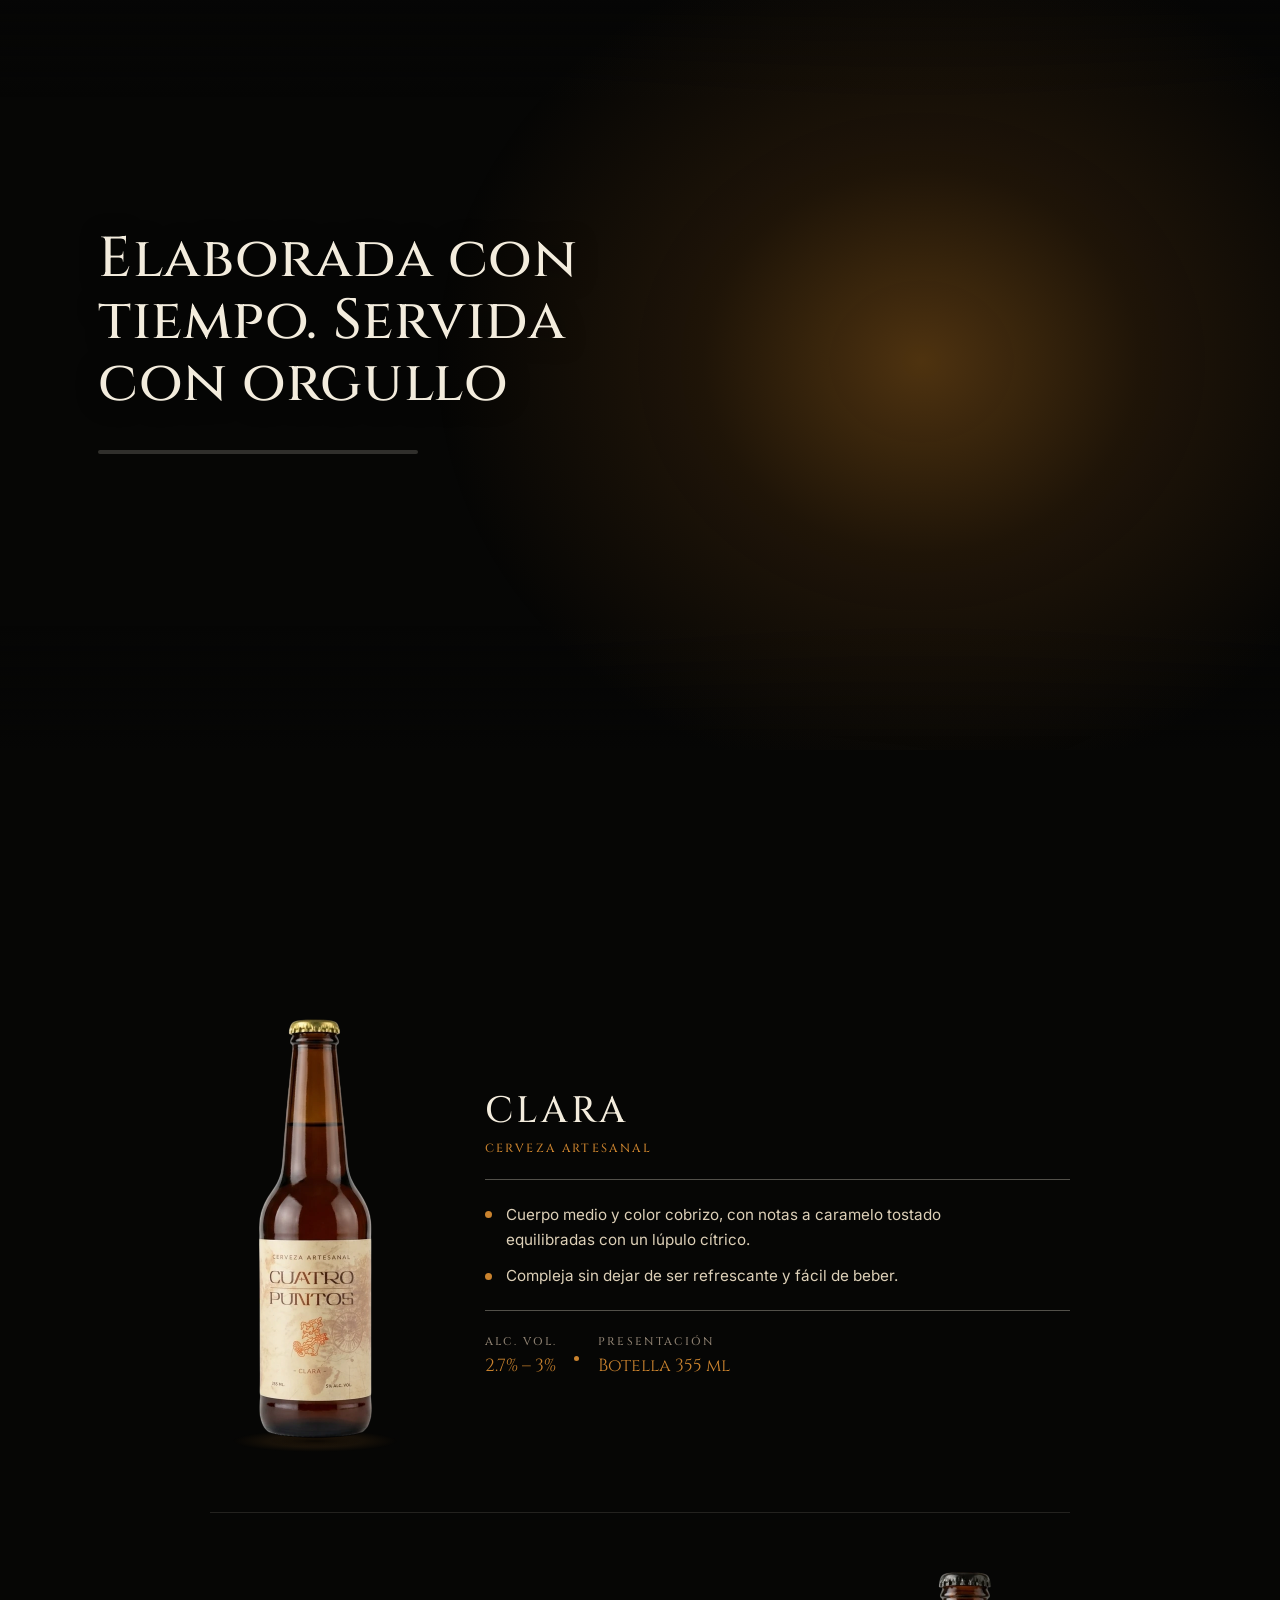
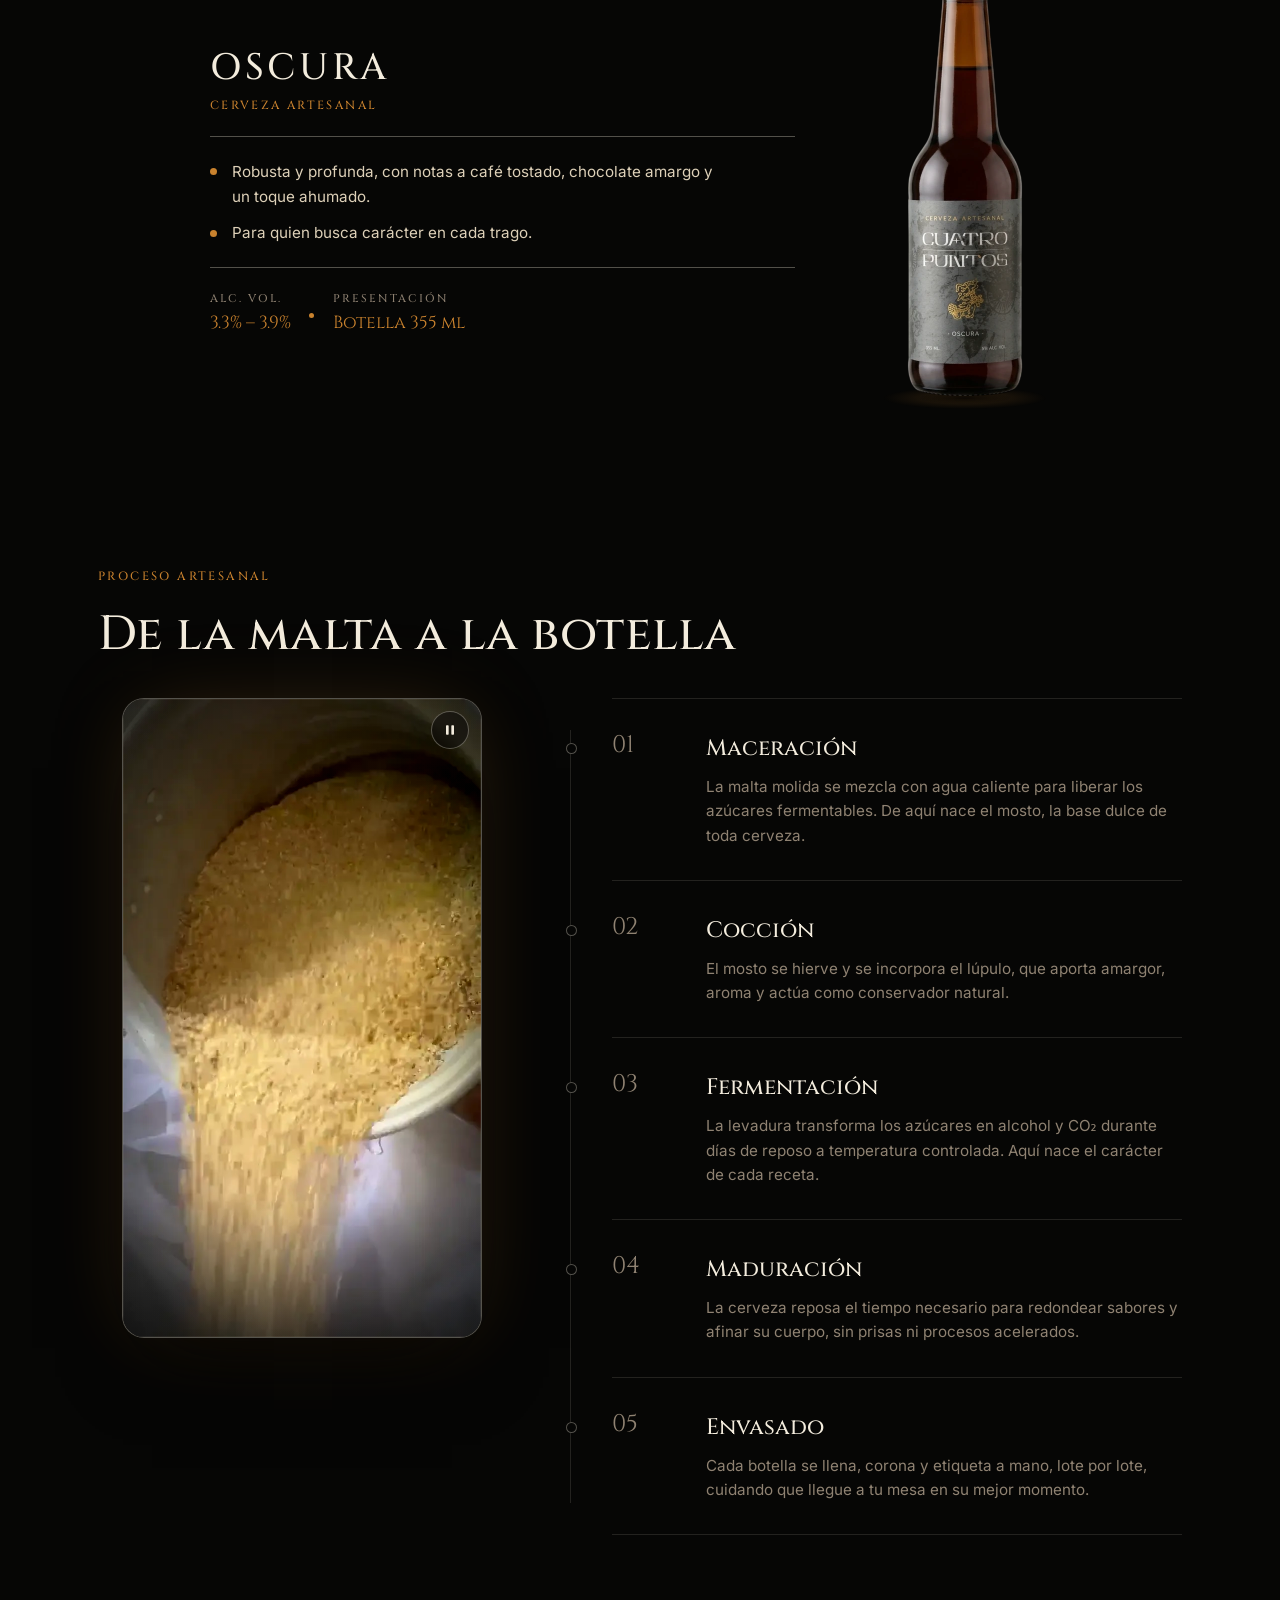
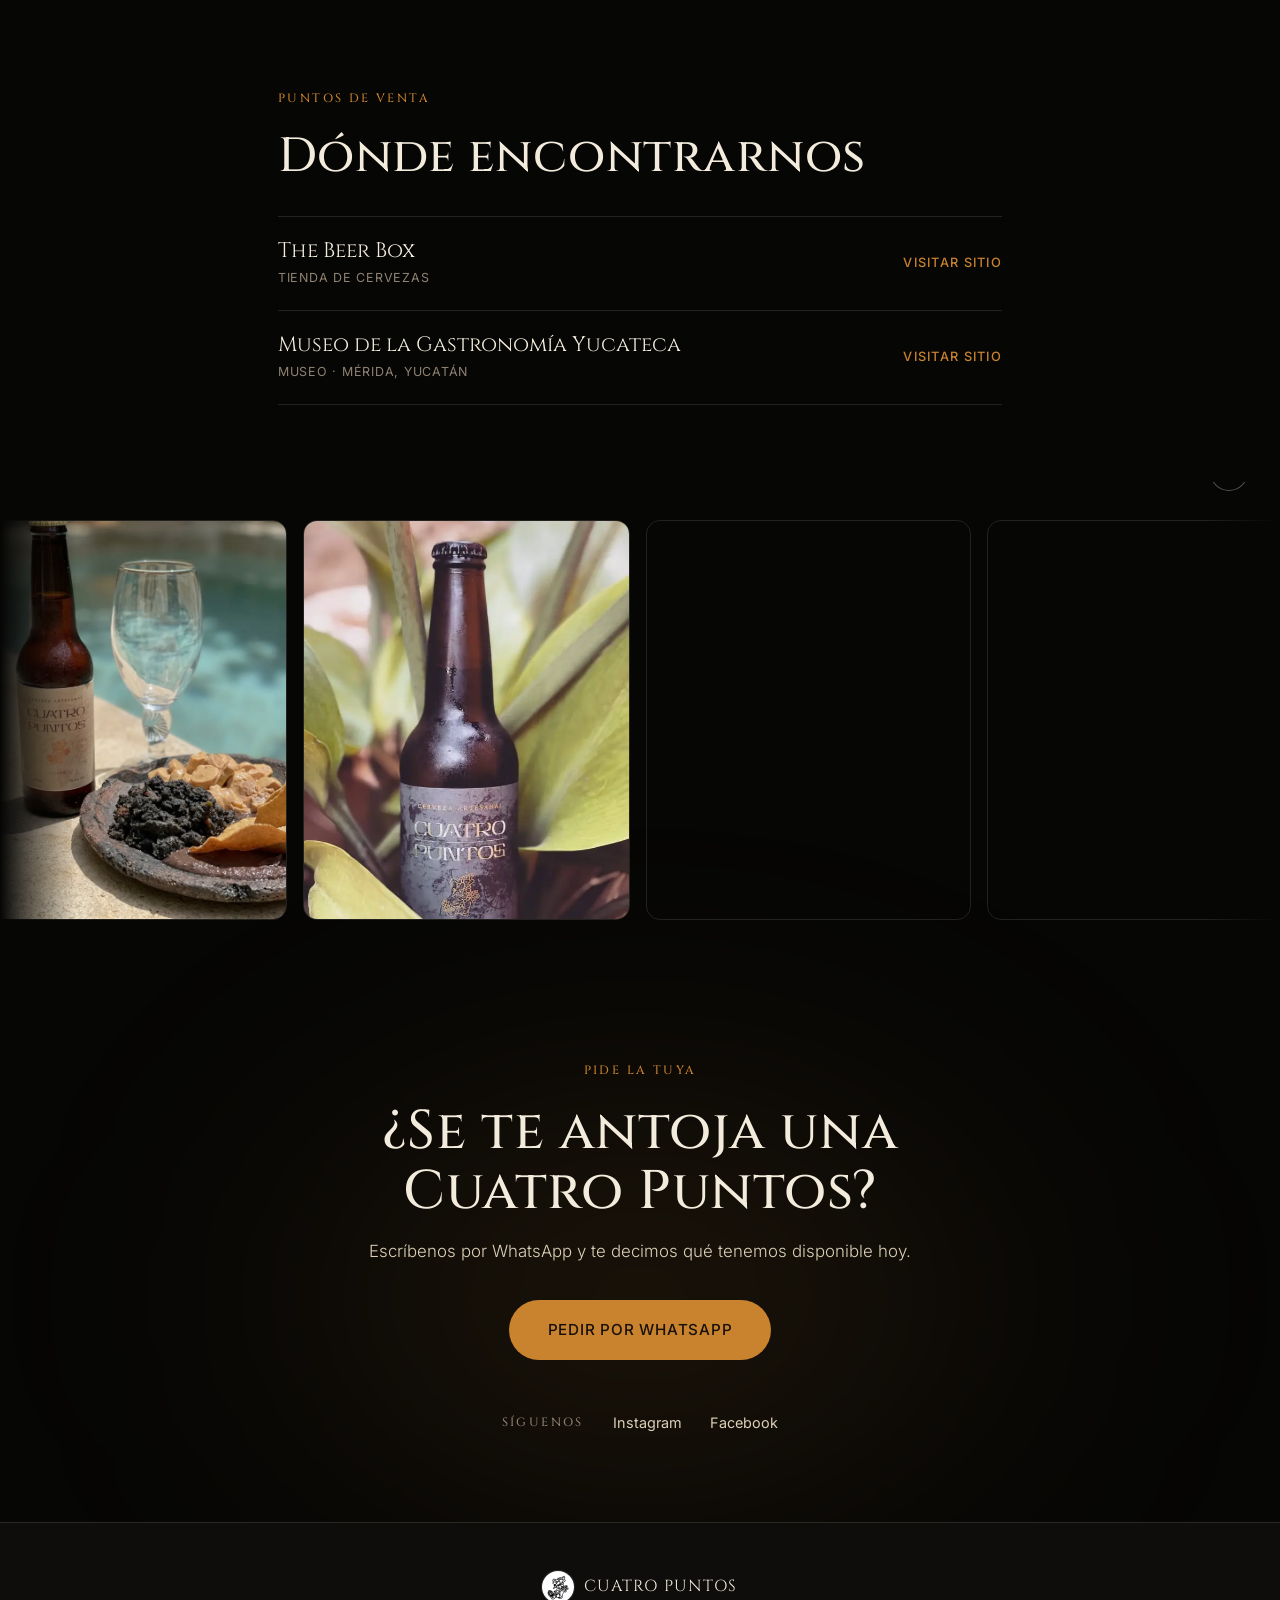
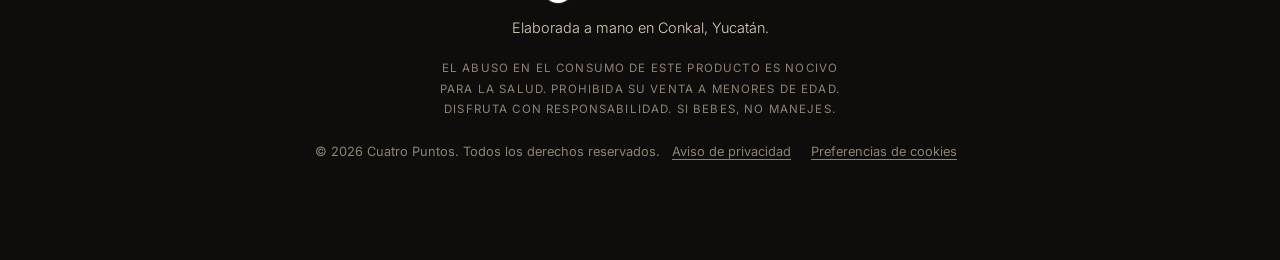
==== commit f7b1757a: "Ajustes de texto: títulos sin puntuación final, párrafo del nombre y versión en inglés Co-Authored-B" ====
--- a/index.html
+++ b/index.html
@@ -25,7 +25,7 @@
 document.documentElement.classList.add("js");
 try { var t = +localStorage.getItem("cp_age_ok"); if (t && Date.now() - t < 2592e6) document.documentElement.classList.add("age-ok"); } catch (e) {}
 </script>
-<link rel="stylesheet" href="styles.css?v=20261072" />
+<link rel="stylesheet" href="styles.css?v=20261075" />
 </head>
 <body>
 
@@ -148,12 +148,12 @@
     <div class="container historia-grid">
       <div class="historia-side reveal" data-reveal>
         <p class="kicker kicker-stack"><span data-i18n="historia.kicker">Nuestra historia</span><span data-i18n="historia.kicker2">Nuestra tierra</span></p>
-        <h2 class="section-title" data-i18n="historia.title">Una cervecería pequeña, con raíces profundas.</h2>
+        <h2 class="section-title" data-i18n="historia.title">Una cervecería pequeña con raíces profundas</h2>
       </div>
       <div class="historia-body">
         <p class="body-text reveal" data-reveal data-i18n="historia.p1">En la villa de Conkal, un pueblo yucateco de profunda tradición henequenera a minutos de Mérida, habita Cuatro Puntos. Aquí, donde la tierra exige entrega y tiempo, elaboramos cerveza 100% artesanal con pasión, paciencia y el corazón en cada detalle.</p>
         <p class="body-text reveal" data-reveal data-i18n="historia.p2">No buscamos producir en masa: buscamos producir bien. Cada botella es resultado de semanas de dedicación, maceración y fermentación controlada, honrando el oficio cervecero.</p>
-        <p class="body-text reveal" data-reveal data-i18n="historia.p3">Nuestro nombre, "Cuatro Puntos" honra los cuatro pilares de este néctar: agua, malta, lúpulo y levadura; y los cuatro rumbos que, en la cosmovisión maya, dan equilibrio a la tierra yucateca que nos vio nacer.</p>
+        <p class="body-text reveal" data-reveal data-i18n="historia.p3">Nuestro nombre, "Cuatro Puntos" rinde homenaje a los cuatro pilares de este néctar: agua, malta, lúpulo y levadura; y los cuatro rumbos que, en la cosmovisión maya, dan equilibrio a la tierra yucateca que nos vio nacer.</p>
 
         <div class="stats-row" data-stats>
           <div class="stat reveal" data-reveal>
@@ -183,7 +183,7 @@
     <div class="pour-grid">
       <div class="pour-inner">
         <p class="kicker kicker-light reveal" data-reveal data-i18n="pour.kicker">El detalle</p>
-        <h2 class="pour-title" data-i18n="pour.title">Elaborada con tiempo.<br>Servida con orgullo.</h2>
+        <h2 class="pour-title" data-i18n="pour.title">Elaborada con tiempo.<br>Servida con orgullo</h2>
         <div class="pour-gauge" aria-hidden="true">
           <div class="pour-gauge-fill" data-pour-fill></div>
         </div>
@@ -200,7 +200,7 @@
     <div class="container">
       <div class="section-head reveal" data-reveal>
         <p class="kicker" data-i18n="variedades.kicker">Nuestras cervezas</p>
-        <h2 class="section-title" data-i18n="variedades.title">Caracteres que nos definen.</h2>
+        <h2 class="section-title" data-i18n="variedades.title">Caracteres que nos definen</h2>
       </div>
 
       <div class="variety-list">
@@ -252,7 +252,7 @@
     <div class="container">
       <div class="section-head reveal" data-reveal>
         <p class="kicker" data-i18n="proceso.kicker">Proceso artesanal</p>
-        <h2 class="section-title" data-i18n="proceso.title">De la malta a la botella.</h2>
+        <h2 class="section-title" data-i18n="proceso.title">De la malta a la botella</h2>
       </div>
 
       <div class="proceso-layout">
@@ -309,7 +309,7 @@
     <div class="container donde-grid">
       <div class="donde-text reveal" data-reveal>
         <p class="kicker" data-i18n="donde.kicker">Puntos de venta</p>
-        <h2 class="section-title" data-i18n="donde.title">Dónde encontrarnos.</h2>
+        <h2 class="section-title" data-i18n="donde.title">Dónde encontrarnos</h2>
 
         <ul class="venues">
           <li>
@@ -406,6 +406,6 @@
 </a>
 
 <script defer src="lib/manifest.js"></script>
-<script defer src="main.js?v=20261072"></script>
+<script defer src="main.js?v=20261075"></script>
 </body>
 </html>
